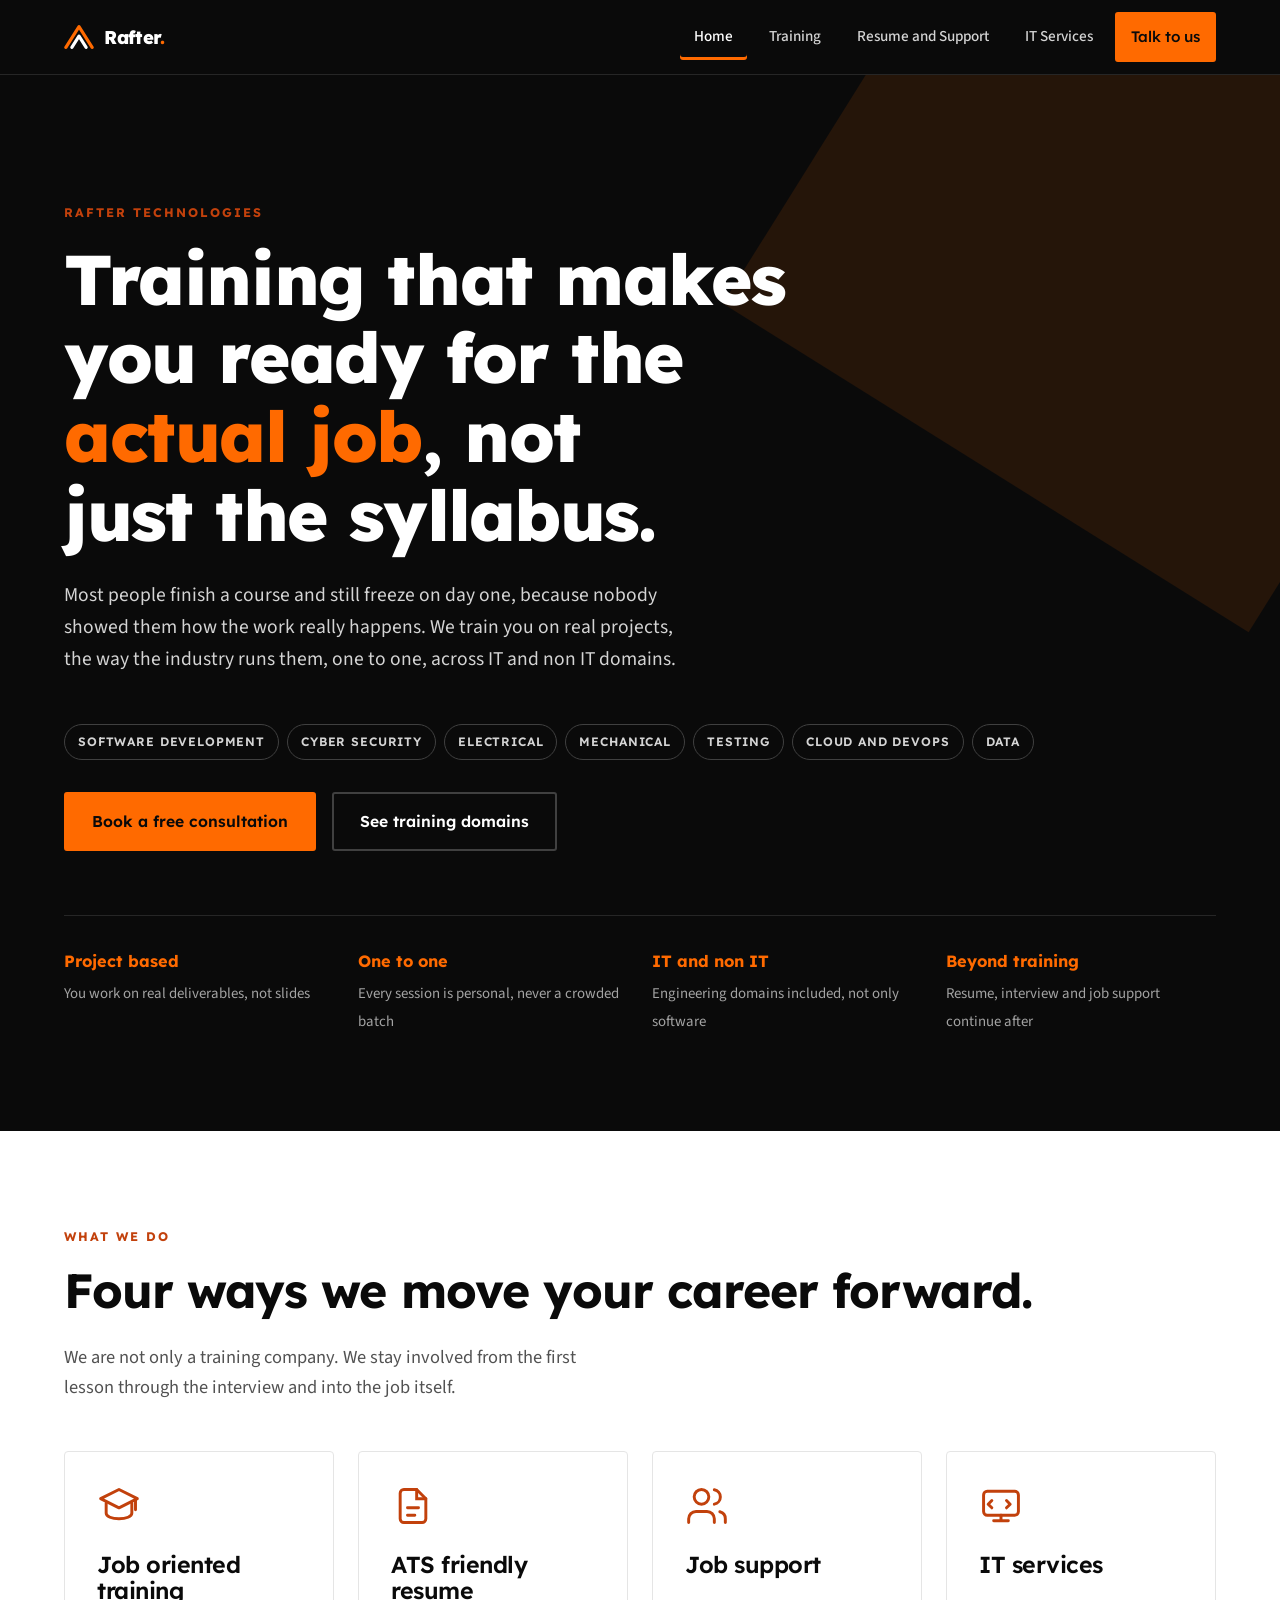
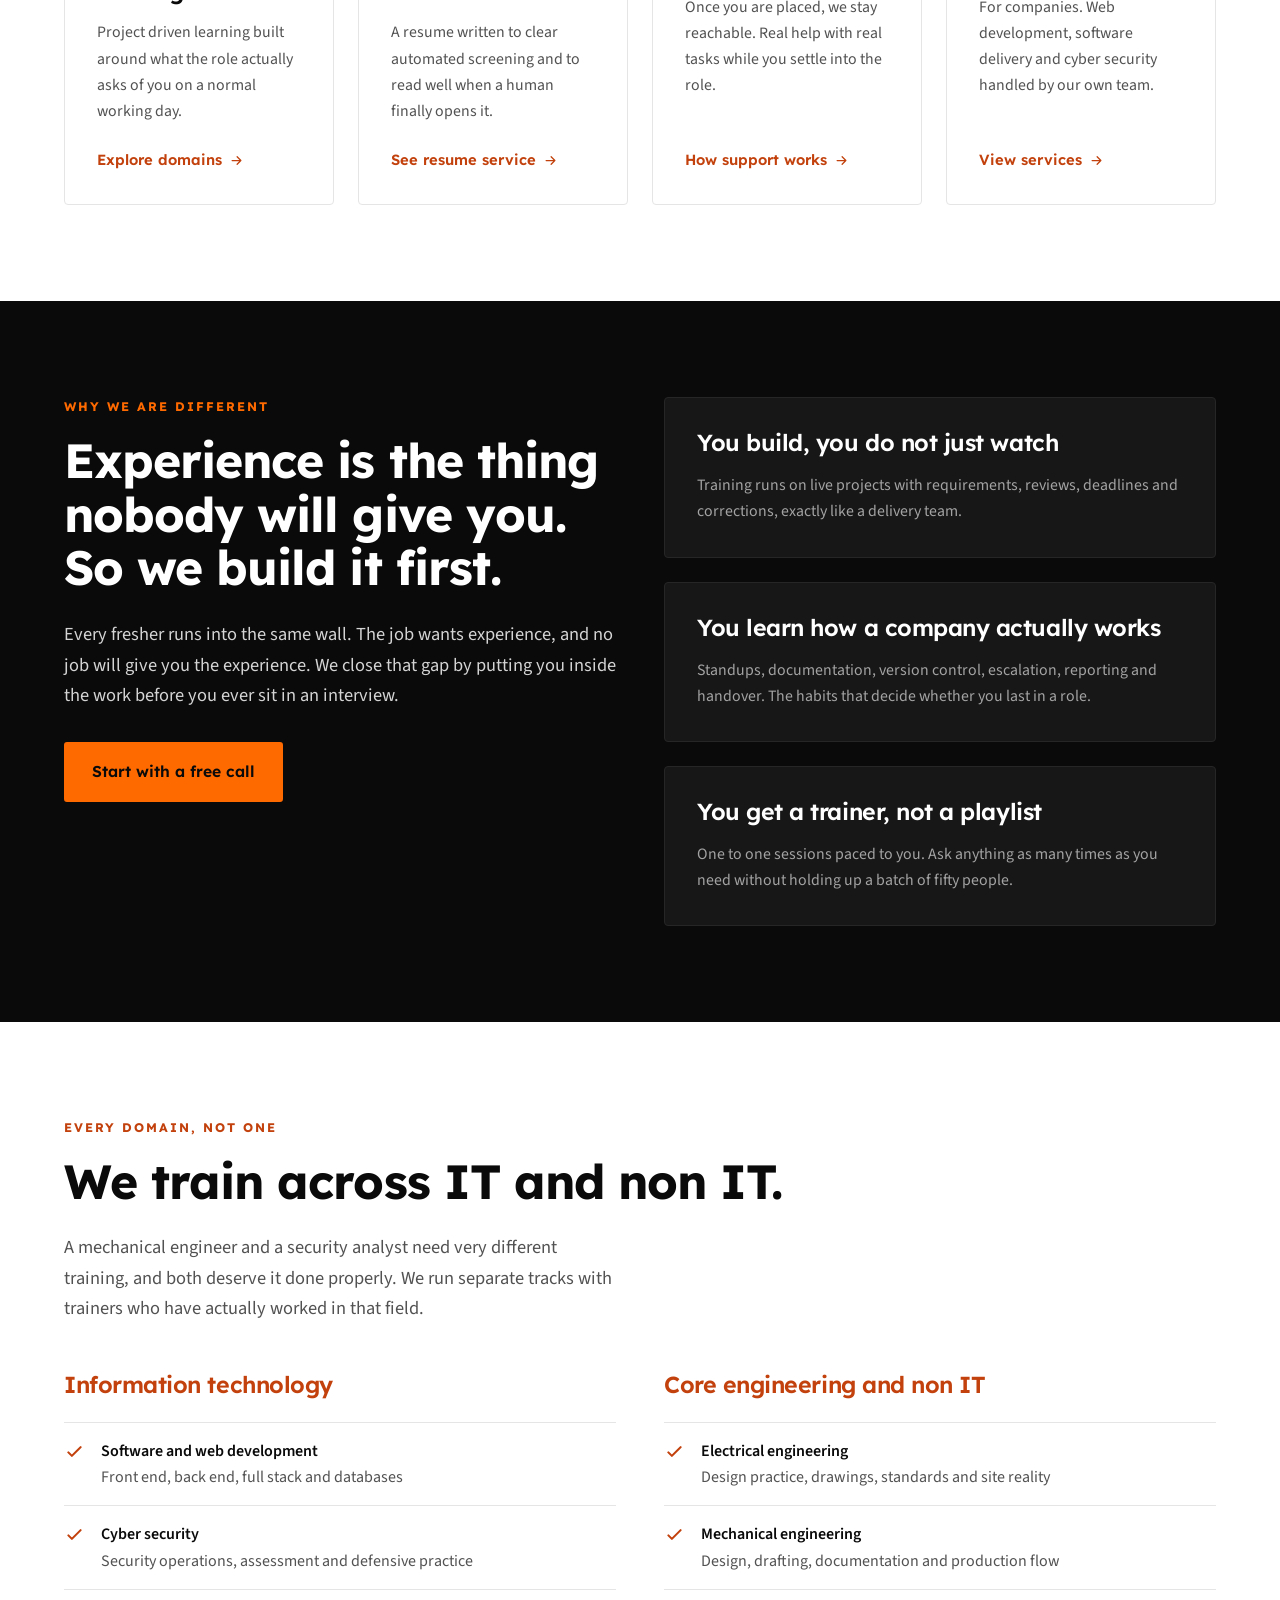
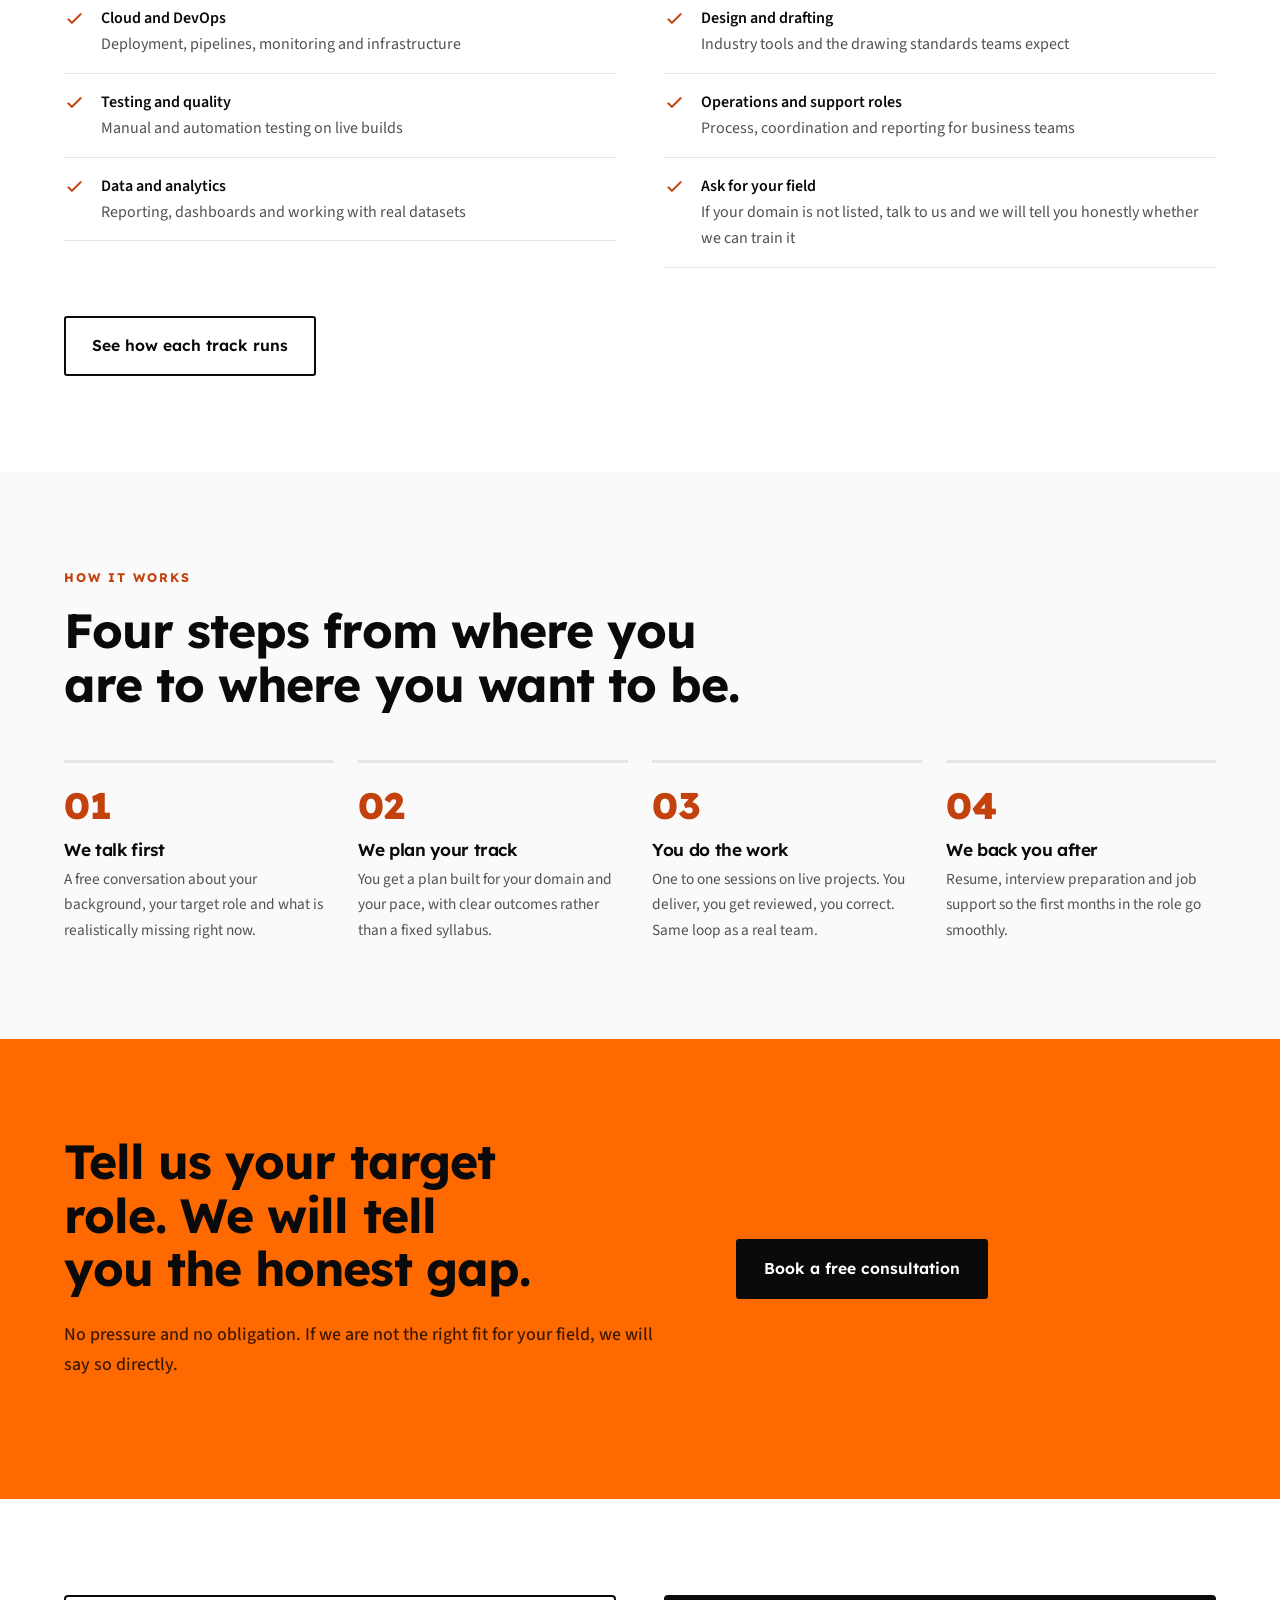
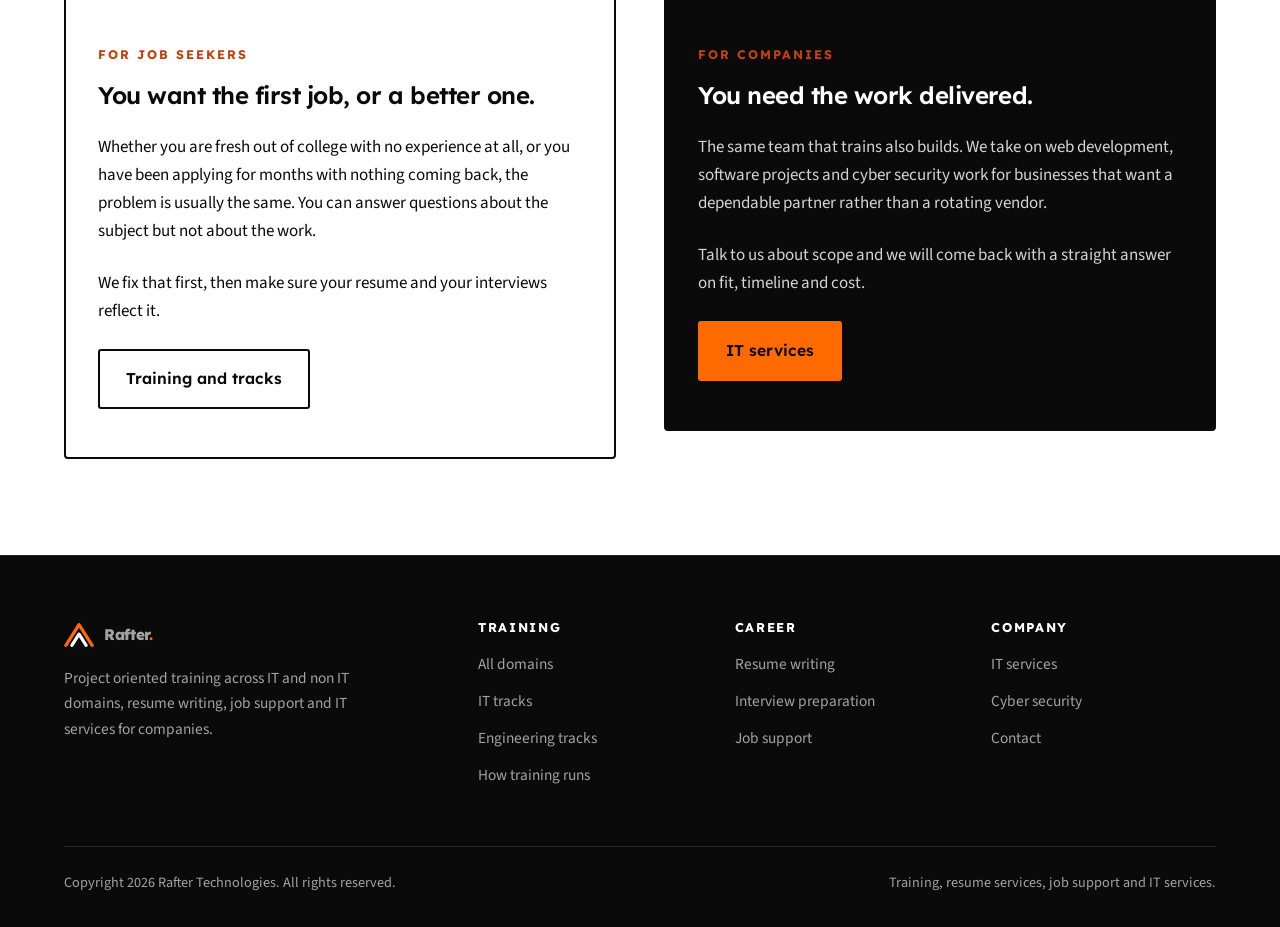
==== website/index.html @ 05589fe1 "Add Rafter Technologies website Five page static site with no build step: home, training, resume and" ====
<!DOCTYPE html>
<html lang="en">
<head>
<meta charset="utf-8">
<meta name="viewport" content="width=device-width, initial-scale=1">
<title>Rafter Technologies | Job Oriented Training, Resume and IT Services</title>
<meta name="description" content="Rafter Technologies gives project oriented training to job seekers across IT and non IT domains, with one to one sessions, ATS friendly resume writing, job support and IT services for companies.">
<link rel="preconnect" href="https://fonts.googleapis.com">
<link rel="preconnect" href="https://fonts.gstatic.com" crossorigin>
<link rel="stylesheet" href="assets/css/styles.css">
</head>
<body>

<a class="skiplink" href="#main">Skip to main content</a>

<header class="masthead">
  <div class="wrap">
    <a class="brand" href="index.html">
      <svg class="mark" viewBox="0 0 32 32" fill="none" aria-hidden="true">
        <path d="M2 27 16 5l14 22" stroke="#ff6a00" stroke-width="3.4" stroke-linecap="round" stroke-linejoin="round"/>
        <path d="M8.4 27 16 15l7.6 12" stroke="#ffffff" stroke-width="3.4" stroke-linecap="round" stroke-linejoin="round"/>
      </svg>
      <span>Rafter<em>.</em></span>
    </a>

    <button class="navtoggle" type="button" aria-expanded="false" aria-controls="sitenav">
      <span class="visually_hidden">Open menu</span>
      <svg width="22" height="22" viewBox="0 0 24 24" fill="none" aria-hidden="true">
        <path d="M4 7h16M4 12h16M4 17h16" stroke="currentColor" stroke-width="2" stroke-linecap="round"/>
      </svg>
    </button>

    <nav class="nav" id="sitenav" aria-label="Main">
      <a href="index.html" aria-current="page">Home</a>
      <a href="training.html">Training</a>
      <a href="resume.html">Resume and Support</a>
      <a href="services.html">IT Services</a>
      <a href="contact.html" class="btn primary">Talk to us</a>
    </nav>
  </div>
</header>

<main id="main">

  <section class="hero">
    <div class="wrap">
      <span class="eyebrow">Rafter Technologies</span>
      <h1>Training that makes you ready for the <em>actual job</em>, not just the syllabus.</h1>
      <p class="lede">Most people finish a course and still freeze on day one, because nobody showed them how the work really happens. We train you on real projects, the way the industry runs them, one to one, across IT and non IT domains.</p>

      <ul class="tagstrip">
        <li>Software Development</li>
        <li>Cyber Security</li>
        <li>Electrical</li>
        <li>Mechanical</li>
        <li>Testing</li>
        <li>Cloud and DevOps</li>
        <li>Data</li>
      </ul>

      <div class="btnrow">
        <a class="btn primary" href="contact.html">Book a free consultation</a>
        <a class="btn ghost" href="training.html">See training domains</a>
      </div>

      <div class="herofoot">
        <div><strong>Project based</strong><span>You work on real deliverables, not slides</span></div>
        <div><strong>One to one</strong><span>Every session is personal, never a crowded batch</span></div>
        <div><strong>IT and non IT</strong><span>Engineering domains included, not only software</span></div>
        <div><strong>Beyond training</strong><span>Resume, interview and job support continue after</span></div>
      </div>
    </div>
  </section>

  <section class="section">
    <div class="wrap">
      <span class="eyebrow">What we do</span>
      <h2>Four ways we move your career forward.</h2>
      <p class="lede" style="margin-bottom:var(--s5)">We are not only a training company. We stay involved from the first lesson through the interview and into the job itself.</p>

      <div class="grid g4">

        <article class="card">
          <svg class="icon" viewBox="0 0 24 24" fill="none" aria-hidden="true">
            <path d="M12 3 2 8l10 5 10-5z" stroke="currentColor" stroke-width="1.6" stroke-linejoin="round"/>
            <path d="M5 10.5V16c0 1.7 3.1 3 7 3s7-1.3 7-3v-5.5M21 8.6v5.4" stroke="currentColor" stroke-width="1.6" stroke-linecap="round"/>
          </svg>
          <h3>Job oriented training</h3>
          <p>Project driven learning built around what the role actually asks of you on a normal working day.</p>
          <a class="more" href="training.html">Explore domains
            <svg width="15" height="15" viewBox="0 0 24 24" fill="none" aria-hidden="true"><path d="M5 12h14m-6-6 6 6-6 6" stroke="currentColor" stroke-width="2" stroke-linecap="round" stroke-linejoin="round"/></svg>
          </a>
        </article>

        <article class="card">
          <svg class="icon" viewBox="0 0 24 24" fill="none" aria-hidden="true">
            <path d="M14 3H7a2 2 0 0 0-2 2v14a2 2 0 0 0 2 2h10a2 2 0 0 0 2-2V8z" stroke="currentColor" stroke-width="1.6" stroke-linejoin="round"/>
            <path d="M14 3v5h5M9 13h6M9 17h4" stroke="currentColor" stroke-width="1.6" stroke-linecap="round"/>
          </svg>
          <h3>ATS friendly resume</h3>
          <p>A resume written to clear automated screening and to read well when a human finally opens it.</p>
          <a class="more" href="resume.html">See resume service
            <svg width="15" height="15" viewBox="0 0 24 24" fill="none" aria-hidden="true"><path d="M5 12h14m-6-6 6 6-6 6" stroke="currentColor" stroke-width="2" stroke-linecap="round" stroke-linejoin="round"/></svg>
          </a>
        </article>

        <article class="card">
          <svg class="icon" viewBox="0 0 24 24" fill="none" aria-hidden="true">
            <path d="M16 21v-2a4 4 0 0 0-4-4H6a4 4 0 0 0-4 4v2" stroke="currentColor" stroke-width="1.6" stroke-linecap="round"/>
            <circle cx="9" cy="7" r="4" stroke="currentColor" stroke-width="1.6"/>
            <path d="M22 21v-2a4 4 0 0 0-3-3.87M16 3.13A4 4 0 0 1 16 11" stroke="currentColor" stroke-width="1.6" stroke-linecap="round"/>
          </svg>
          <h3>Job support</h3>
          <p>Once you are placed, we stay reachable. Real help with real tasks while you settle into the role.</p>
          <a class="more" href="resume.html#support">How support works
            <svg width="15" height="15" viewBox="0 0 24 24" fill="none" aria-hidden="true"><path d="M5 12h14m-6-6 6 6-6 6" stroke="currentColor" stroke-width="2" stroke-linecap="round" stroke-linejoin="round"/></svg>
          </a>
        </article>

        <article class="card">
          <svg class="icon" viewBox="0 0 24 24" fill="none" aria-hidden="true">
            <rect x="2.5" y="4" width="19" height="13" rx="2" stroke="currentColor" stroke-width="1.6"/>
            <path d="M8 20h8M12 17v3M7 9l-2 2 2 2M15 9l2 2-2 2" stroke="currentColor" stroke-width="1.6" stroke-linecap="round" stroke-linejoin="round"/>
          </svg>
          <h3>IT services</h3>
          <p>For companies. Web development, software delivery and cyber security handled by our own team.</p>
          <a class="more" href="services.html">View services
            <svg width="15" height="15" viewBox="0 0 24 24" fill="none" aria-hidden="true"><path d="M5 12h14m-6-6 6 6-6 6" stroke="currentColor" stroke-width="2" stroke-linecap="round" stroke-linejoin="round"/></svg>
          </a>
        </article>

      </div>
    </div>
  </section>

  <section class="section dark">
    <div class="wrap">
      <div class="split">
        <div>
          <span class="eyebrow">Why we are different</span>
          <h2>Experience is the thing nobody will give you. So we build it first.</h2>
          <p class="lede">Every fresher runs into the same wall. The job wants experience, and no job will give you the experience. We close that gap by putting you inside the work before you ever sit in an interview.</p>
          <div class="btnrow" style="margin-top:var(--s4)">
            <a class="btn primary" href="contact.html">Start with a free call</a>
          </div>
        </div>

        <div class="grid" style="gap:var(--s3)">
          <article class="card">
            <h3>You build, you do not just watch</h3>
            <p>Training runs on live projects with requirements, reviews, deadlines and corrections, exactly like a delivery team.</p>
          </article>
          <article class="card">
            <h3>You learn how a company actually works</h3>
            <p>Standups, documentation, version control, escalation, reporting and handover. The habits that decide whether you last in a role.</p>
          </article>
          <article class="card">
            <h3>You get a trainer, not a playlist</h3>
            <p>One to one sessions paced to you. Ask anything as many times as you need without holding up a batch of fifty people.</p>
          </article>
        </div>
      </div>
    </div>
  </section>

  <section class="section">
    <div class="wrap">
      <span class="eyebrow">Every domain, not one</span>
      <h2>We train across IT and non IT.</h2>
      <p class="lede" style="margin-bottom:var(--s5)">A mechanical engineer and a security analyst need very different training, and both deserve it done properly. We run separate tracks with trainers who have actually worked in that field.</p>

      <div class="split">
        <div>
          <h3 style="color:var(--orange-text)">Information technology</h3>
          <ul class="tracks">
            <li><svg class="tick" viewBox="0 0 24 24" fill="none" aria-hidden="true"><path d="m5 13 4 4L19 7" stroke="currentColor" stroke-width="2.4" stroke-linecap="round" stroke-linejoin="round"/></svg><div><strong>Software and web development</strong><br><span>Front end, back end, full stack and databases</span></div></li>
            <li><svg class="tick" viewBox="0 0 24 24" fill="none" aria-hidden="true"><path d="m5 13 4 4L19 7" stroke="currentColor" stroke-width="2.4" stroke-linecap="round" stroke-linejoin="round"/></svg><div><strong>Cyber security</strong><br><span>Security operations, assessment and defensive practice</span></div></li>
            <li><svg class="tick" viewBox="0 0 24 24" fill="none" aria-hidden="true"><path d="m5 13 4 4L19 7" stroke="currentColor" stroke-width="2.4" stroke-linecap="round" stroke-linejoin="round"/></svg><div><strong>Cloud and DevOps</strong><br><span>Deployment, pipelines, monitoring and infrastructure</span></div></li>
            <li><svg class="tick" viewBox="0 0 24 24" fill="none" aria-hidden="true"><path d="m5 13 4 4L19 7" stroke="currentColor" stroke-width="2.4" stroke-linecap="round" stroke-linejoin="round"/></svg><div><strong>Testing and quality</strong><br><span>Manual and automation testing on live builds</span></div></li>
            <li><svg class="tick" viewBox="0 0 24 24" fill="none" aria-hidden="true"><path d="m5 13 4 4L19 7" stroke="currentColor" stroke-width="2.4" stroke-linecap="round" stroke-linejoin="round"/></svg><div><strong>Data and analytics</strong><br><span>Reporting, dashboards and working with real datasets</span></div></li>
          </ul>
        </div>

        <div>
          <h3 style="color:var(--orange-text)">Core engineering and non IT</h3>
          <ul class="tracks">
            <li><svg class="tick" viewBox="0 0 24 24" fill="none" aria-hidden="true"><path d="m5 13 4 4L19 7" stroke="currentColor" stroke-width="2.4" stroke-linecap="round" stroke-linejoin="round"/></svg><div><strong>Electrical engineering</strong><br><span>Design practice, drawings, standards and site reality</span></div></li>
            <li><svg class="tick" viewBox="0 0 24 24" fill="none" aria-hidden="true"><path d="m5 13 4 4L19 7" stroke="currentColor" stroke-width="2.4" stroke-linecap="round" stroke-linejoin="round"/></svg><div><strong>Mechanical engineering</strong><br><span>Design, drafting, documentation and production flow</span></div></li>
            <li><svg class="tick" viewBox="0 0 24 24" fill="none" aria-hidden="true"><path d="m5 13 4 4L19 7" stroke="currentColor" stroke-width="2.4" stroke-linecap="round" stroke-linejoin="round"/></svg><div><strong>Design and drafting</strong><br><span>Industry tools and the drawing standards teams expect</span></div></li>
            <li><svg class="tick" viewBox="0 0 24 24" fill="none" aria-hidden="true"><path d="m5 13 4 4L19 7" stroke="currentColor" stroke-width="2.4" stroke-linecap="round" stroke-linejoin="round"/></svg><div><strong>Operations and support roles</strong><br><span>Process, coordination and reporting for business teams</span></div></li>
            <li><svg class="tick" viewBox="0 0 24 24" fill="none" aria-hidden="true"><path d="m5 13 4 4L19 7" stroke="currentColor" stroke-width="2.4" stroke-linecap="round" stroke-linejoin="round"/></svg><div><strong>Ask for your field</strong><br><span>If your domain is not listed, talk to us and we will tell you honestly whether we can train it</span></div></li>
          </ul>
        </div>
      </div>

      <div class="btnrow" style="margin-top:var(--s5)">
        <a class="btn line" href="training.html">See how each track runs</a>
      </div>
    </div>
  </section>

  <section class="section paper">
    <div class="wrap">
      <span class="eyebrow">How it works</span>
      <h2>Four steps from where you are to where you want to be.</h2>
      <div class="grid g4" style="margin-top:var(--s5)">
        <div class="step"><span class="num">01</span><h3>We talk first</h3><p>A free conversation about your background, your target role and what is realistically missing right now.</p></div>
        <div class="step"><span class="num">02</span><h3>We plan your track</h3><p>You get a plan built for your domain and your pace, with clear outcomes rather than a fixed syllabus.</p></div>
        <div class="step"><span class="num">03</span><h3>You do the work</h3><p>One to one sessions on live projects. You deliver, you get reviewed, you correct. Same loop as a real team.</p></div>
        <div class="step"><span class="num">04</span><h3>We back you after</h3><p>Resume, interview preparation and job support so the first months in the role go smoothly.</p></div>
      </div>
    </div>
  </section>

  <section class="band">
    <div class="wrap inner">
      <div>
        <h2>Tell us your target role. We will tell you the honest gap.</h2>
        <p>No pressure and no obligation. If we are not the right fit for your field, we will say so directly.</p>
      </div>
      <div class="btnrow">
        <a class="btn dark" href="contact.html">Book a free consultation</a>
      </div>
    </div>
  </section>

  <section class="section">
    <div class="wrap">
      <div class="split">
        <div class="panel">
          <span class="eyebrow">For job seekers</span>
          <h3 style="font-size:1.5rem">You want the first job, or a better one.</h3>
          <p>Whether you are fresh out of college with no experience at all, or you have been applying for months with nothing coming back, the problem is usually the same. You can answer questions about the subject but not about the work.</p>
          <p>We fix that first, then make sure your resume and your interviews reflect it.</p>
          <div class="btnrow" style="margin-top:var(--s3)">
            <a class="btn line" href="training.html">Training and tracks</a>
          </div>
        </div>

        <div class="panel filled">
          <span class="eyebrow">For companies</span>
          <h3 style="font-size:1.5rem">You need the work delivered.</h3>
          <p>The same team that trains also builds. We take on web development, software projects and cyber security work for businesses that want a dependable partner rather than a rotating vendor.</p>
          <p>Talk to us about scope and we will come back with a straight answer on fit, timeline and cost.</p>
          <div class="btnrow" style="margin-top:var(--s3)">
            <a class="btn primary" href="services.html">IT services</a>
          </div>
        </div>
      </div>
    </div>
  </section>

</main>

<footer class="foot">
  <div class="wrap">
    <div class="cols">
      <div class="about">
        <a class="brand" href="index.html" style="margin-bottom:var(--s2)">
          <svg class="mark" viewBox="0 0 32 32" fill="none" aria-hidden="true">
            <path d="M2 27 16 5l14 22" stroke="#ff6a00" stroke-width="3.4" stroke-linecap="round" stroke-linejoin="round"/>
            <path d="M8.4 27 16 15l7.6 12" stroke="#ffffff" stroke-width="3.4" stroke-linecap="round" stroke-linejoin="round"/>
          </svg>
          <span>Rafter<em>.</em></span>
        </a>
        <p>Project oriented training across IT and non IT domains, resume writing, job support and IT services for companies.</p>
      </div>

      <div>
        <h4>Training</h4>
        <ul>
          <li><a href="training.html">All domains</a></li>
          <li><a href="training.html#it">IT tracks</a></li>
          <li><a href="training.html#core">Engineering tracks</a></li>
          <li><a href="training.html#method">How training runs</a></li>
        </ul>
      </div>

      <div>
        <h4>Career</h4>
        <ul>
          <li><a href="resume.html">Resume writing</a></li>
          <li><a href="resume.html#interview">Interview preparation</a></li>
          <li><a href="resume.html#support">Job support</a></li>
        </ul>
      </div>

      <div>
        <h4>Company</h4>
        <ul>
          <li><a href="services.html">IT services</a></li>
          <li><a href="services.html#security">Cyber security</a></li>
          <li><a href="contact.html">Contact</a></li>
        </ul>
      </div>
    </div>

    <div class="base">
      <span>Copyright 2026 Rafter Technologies. All rights reserved.</span>
      <span>Training, resume services, job support and IT services.</span>
    </div>
  </div>
</footer>

<script src="assets/js/main.js" defer></script>
</body>
</html>
---- website/assets/css/styles.css ----
/* ==========================================================================
   Rafter Technologies
   Flat design system. Black, white and orange.
   Palette contrast verified to WCAG 2.1 AA:
     ink on white ............ 19.80:1
     white on ink ............ 19.80:1
     ink on brand orange ..... 6.90:1
     brand orange on ink ..... 6.90:1
     deep orange on white .... 5.18:1  (used for every orange text on light)
     slate on white .......... 7.81:1
   Bright orange text is never placed on white. It fails at 2.87:1.
   ========================================================================== */

@import url('https://fonts.googleapis.com/css2?family=Lexend:wght@400;500;600;700;800&family=Source+Sans+3:ital,wght@0,400;0,500;0,600;1,400&display=swap');

:root {
  /* Core brand */
  --ink: #0a0a0a;
  --ink-soft: #171717;
  --ink-line: #262626;
  --white: #ffffff;
  --paper: #fafafa;

  /* Orange, two tones for contrast safety */
  --orange: #ff6a00;        /* fills, and text on dark only */
  --orange-text: #c2410c;   /* orange text on light backgrounds */
  --orange-deep: #e35c00;   /* hover state for fills */

  /* Neutrals */
  --slate: #525252;
  --slate-light: #a3a3a3;
  --line: #e5e5e5;

  /* Typography */
  --font-head: 'Lexend', system-ui, sans-serif;
  --font-body: 'Source Sans 3', system-ui, sans-serif;

  /* Spacing scale, 8px rhythm */
  --s1: 8px;
  --s2: 16px;
  --s3: 24px;
  --s4: 32px;
  --s5: 48px;
  --s6: 64px;
  --s7: 96px;
  --s8: 128px;

  --container: 1200px;
  --speed: 180ms;
  --ease: cubic-bezier(0.4, 0, 0.2, 1);
}

*, *::before, *::after { box-sizing: border-box; }

html { scroll-behavior: smooth; }

@media (prefers-reduced-motion: reduce) {
  html { scroll-behavior: auto; }
  *, *::before, *::after {
    animation-duration: 0.01ms !important;
    animation-iteration-count: 1 !important;
    transition-duration: 0.01ms !important;
  }
}

body {
  margin: 0;
  font-family: var(--font-body);
  font-size: 17px;
  line-height: 1.65;
  color: var(--ink);
  background: var(--white);
  -webkit-font-smoothing: antialiased;
}

h1, h2, h3, h4 {
  font-family: var(--font-head);
  line-height: 1.12;
  letter-spacing: -0.02em;
  margin: 0 0 var(--s3);
  text-wrap: balance;
}

h1 { font-size: clamp(2.4rem, 6.2vw, 4.4rem); font-weight: 800; }
h2 { font-size: clamp(1.9rem, 4vw, 3rem); font-weight: 700; }
h3 { font-size: clamp(1.15rem, 2vw, 1.45rem); font-weight: 600; }

p { margin: 0 0 var(--s3); max-width: 68ch; }

a { color: inherit; }

img, svg { max-width: 100%; display: block; }

/* Focus visibility, never removed */
a:focus-visible,
button:focus-visible,
input:focus-visible,
select:focus-visible,
textarea:focus-visible,
summary:focus-visible {
  outline: 3px solid var(--orange);
  outline-offset: 3px;
  border-radius: 2px;
}

.skiplink {
  position: absolute;
  left: -9999px;
  top: 0;
  background: var(--orange);
  color: var(--ink);
  padding: var(--s2) var(--s3);
  font-weight: 700;
  z-index: 200;
}
.skiplink:focus { left: 0; }

/* ---------- Layout ---------- */

.wrap {
  width: 100%;
  max-width: var(--container);
  margin: 0 auto;
  padding: 0 var(--s3);
}

.section { padding: var(--s7) 0; }
.section.tight { padding: var(--s6) 0; }

.section.dark {
  background: var(--ink);
  color: var(--white);
}
.section.dark h1,
.section.dark h2,
.section.dark h3 { color: var(--white); }

.section.paper { background: var(--paper); }

.eyebrow {
  font-family: var(--font-head);
  font-size: 0.78rem;
  font-weight: 700;
  letter-spacing: 0.16em;
  text-transform: uppercase;
  color: var(--orange-text);
  margin: 0 0 var(--s2);
  display: block;
}
.section.dark .eyebrow { color: var(--orange); }

.lede {
  font-size: 1.15rem;
  color: var(--slate);
  max-width: 62ch;
}
.section.dark .lede { color: #d4d4d4; }

.center { text-align: center; }
.center p, .center .lede { margin-left: auto; margin-right: auto; }

.grid { display: grid; gap: var(--s3); }
.g2 { grid-template-columns: repeat(2, 1fr); }
.g3 { grid-template-columns: repeat(3, 1fr); }
.g4 { grid-template-columns: repeat(4, 1fr); }

@media (max-width: 980px) {
  .g3, .g4 { grid-template-columns: repeat(2, 1fr); }
}
@media (max-width: 640px) {
  .g2, .g3, .g4 { grid-template-columns: 1fr; }
  .section { padding: var(--s6) 0; }
}

/* ---------- Header ---------- */

.masthead {
  position: sticky;
  top: 0;
  z-index: 100;
  background: var(--ink);
  border-bottom: 1px solid var(--ink-line);
}

.masthead .wrap {
  display: flex;
  align-items: center;
  justify-content: space-between;
  min-height: 74px;
  gap: var(--s3);
}

.brand {
  display: inline-flex;
  align-items: center;
  gap: 10px;
  font-family: var(--font-head);
  font-weight: 800;
  font-size: 1.16rem;
  color: var(--white);
  text-decoration: none;
  letter-spacing: -0.02em;
  flex-shrink: 0;
}

.brand .mark {
  width: 30px;
  height: 30px;
  flex: 0 0 30px;
}

.brand em {
  font-style: normal;
  color: var(--orange);
}

.nav { display: flex; align-items: center; gap: var(--s1); }

.nav a {
  color: #d4d4d4;
  text-decoration: none;
  font-size: 0.95rem;
  font-weight: 500;
  padding: 10px 14px;
  border-radius: 3px;
  transition: color var(--speed) var(--ease), background var(--speed) var(--ease);
  white-space: nowrap;
}

.nav a:hover { color: var(--white); background: var(--ink-soft); }

.nav a[aria-current="page"] {
  color: var(--white);
  box-shadow: inset 0 -3px 0 var(--orange);
}

.navtoggle {
  display: none;
  background: transparent;
  border: 1px solid var(--ink-line);
  color: var(--white);
  border-radius: 3px;
  padding: 10px;
  cursor: pointer;
  min-width: 46px;
  min-height: 46px;
  align-items: center;
  justify-content: center;
}

@media (max-width: 900px) {
  .navtoggle { display: inline-flex; }
  .nav {
    position: fixed;
    inset: 74px 0 auto 0;
    background: var(--ink);
    flex-direction: column;
    align-items: stretch;
    padding: var(--s2) var(--s3) var(--s4);
    gap: 2px;
    border-bottom: 1px solid var(--ink-line);
    max-height: calc(100dvh - 74px);
    overflow-y: auto;
  }
  .nav[hidden] { display: none; }
  .nav a { padding: 14px 12px; font-size: 1.02rem; }
  .nav .btn { margin-top: var(--s2); text-align: center; }
}

/* ---------- Buttons ---------- */

.btn {
  display: inline-flex;
  align-items: center;
  justify-content: center;
  gap: 9px;
  font-family: var(--font-head);
  font-weight: 600;
  font-size: 0.98rem;
  padding: 15px 26px;
  min-height: 48px;
  border: 2px solid transparent;
  border-radius: 3px;
  text-decoration: none;
  cursor: pointer;
  transition: background var(--speed) var(--ease), color var(--speed) var(--ease), border-color var(--speed) var(--ease);
  touch-action: manipulation;
}

.btn.primary { background: var(--orange); color: var(--ink); border-color: var(--orange); }
.btn.primary:hover { background: var(--orange-deep); border-color: var(--orange-deep); }

.btn.ghost { background: transparent; color: var(--white); border-color: #404040; }
.btn.ghost:hover { border-color: var(--white); background: var(--ink-soft); }

.btn.dark { background: var(--ink); color: var(--white); border-color: var(--ink); }
.btn.dark:hover { background: var(--ink-soft); border-color: var(--ink-soft); }

.btn.line { background: transparent; color: var(--ink); border-color: var(--ink); }
.btn.line:hover { background: var(--ink); color: var(--white); }

.btnrow { display: flex; flex-wrap: wrap; gap: var(--s2); }

/* ---------- Hero ---------- */

.hero {
  background: var(--ink);
  color: var(--white);
  padding: var(--s8) 0 var(--s7);
  position: relative;
  overflow: hidden;
}

.hero::after {
  content: "";
  position: absolute;
  right: -180px;
  top: -180px;
  width: 620px;
  height: 620px;
  background: var(--orange);
  opacity: 0.11;
  transform: rotate(32deg);
  pointer-events: none;
}

@media (max-width: 760px) {
  .hero { padding: var(--s6) 0 var(--s5); }
  .hero::after { width: 380px; height: 380px; right: -140px; top: -140px; }
}

.hero .wrap { position: relative; z-index: 1; }
.hero h1 { color: var(--white); max-width: 17ch; }
.hero h1 em { font-style: normal; color: var(--orange); }

.hero .lede { font-size: 1.22rem; color: #d4d4d4; margin-bottom: var(--s5); }

.tagstrip {
  display: flex;
  flex-wrap: wrap;
  gap: var(--s1);
  margin-bottom: var(--s4);
  padding: 0;
  list-style: none;
}

.tagstrip li {
  font-family: var(--font-head);
  font-size: 0.76rem;
  font-weight: 600;
  letter-spacing: 0.07em;
  text-transform: uppercase;
  border: 1px solid #404040;
  color: #d4d4d4;
  padding: 7px 13px;
  border-radius: 999px;
}

.herofoot {
  margin-top: var(--s6);
  padding-top: var(--s4);
  border-top: 1px solid var(--ink-line);
  display: grid;
  grid-template-columns: repeat(4, 1fr);
  gap: var(--s3);
}

@media (max-width: 820px) { .herofoot { grid-template-columns: repeat(2, 1fr); } }

.herofoot div strong {
  display: block;
  font-family: var(--font-head);
  font-size: 1.02rem;
  font-weight: 700;
  color: var(--orange);
  margin-bottom: 4px;
}

.herofoot div span { font-size: 0.93rem; color: #a3a3a3; }

/* ---------- Cards ---------- */

.card {
  background: var(--white);
  border: 1px solid var(--line);
  border-radius: 4px;
  padding: var(--s4);
  transition: border-color var(--speed) var(--ease);
  display: flex;
  flex-direction: column;
}

.card:hover { border-color: var(--ink); }
.card h3 { margin-bottom: var(--s2); }
.card p { font-size: 0.99rem; color: var(--slate); margin-bottom: var(--s2); }
.card p:last-of-type { margin-bottom: 0; }

.card .icon {
  width: 44px;
  height: 44px;
  color: var(--orange-text);
  margin-bottom: var(--s3);
}

.card .more {
  margin-top: auto;
  padding-top: var(--s3);
  font-family: var(--font-head);
  font-weight: 600;
  font-size: 0.92rem;
  color: var(--orange-text);
  text-decoration: none;
  display: inline-flex;
  align-items: center;
  gap: 7px;
}
.card .more:hover { text-decoration: underline; }

.section.dark .card {
  background: var(--ink-soft);
  border-color: var(--ink-line);
}
.section.dark .card:hover { border-color: var(--orange); }
.section.dark .card p { color: #a3a3a3; }
.section.dark .card .icon { color: var(--orange); }
.section.dark .card .more { color: var(--orange); }

/* Numbered step cards */

.step {
  border-top: 3px solid var(--line);
  padding-top: var(--s3);
}

.step .num {
  font-family: var(--font-head);
  font-size: 2.3rem;
  font-weight: 800;
  line-height: 1;
  color: var(--orange-text);
  display: block;
  margin-bottom: var(--s2);
}

.step h3 { font-size: 1.08rem; margin-bottom: var(--s1); }
.step p { font-size: 0.96rem; color: var(--slate); margin: 0; }

.section.dark .step { border-top-color: var(--ink-line); }
.section.dark .step .num { color: var(--orange); }
.section.dark .step p { color: #a3a3a3; }

/* ---------- Track list ---------- */

.tracks {
  list-style: none;
  padding: 0;
  margin: 0;
  display: grid;
  gap: 0;
}

.tracks li {
  display: flex;
  align-items: flex-start;
  gap: var(--s2);
  padding: 15px 0;
  border-bottom: 1px solid var(--line);
  font-size: 1rem;
}

.tracks li:first-child { border-top: 1px solid var(--line); }

.tracks .tick {
  width: 21px;
  height: 21px;
  flex: 0 0 21px;
  margin-top: 3px;
  color: var(--orange-text);
}

.tracks strong { font-weight: 600; }
.tracks span { color: var(--slate); }

.section.dark .tracks li { border-bottom-color: var(--ink-line); }
.section.dark .tracks li:first-child { border-top-color: var(--ink-line); }
.section.dark .tracks .tick { color: var(--orange); }
.section.dark .tracks span { color: #a3a3a3; }

/* ---------- Split panel ---------- */

.split {
  display: grid;
  grid-template-columns: repeat(2, 1fr);
  gap: var(--s5);
  align-items: start;
}

@media (max-width: 900px) { .split { grid-template-columns: 1fr; gap: var(--s5); } }

.panel {
  border: 2px solid var(--ink);
  border-radius: 4px;
  padding: var(--s5) var(--s4);
}

.panel.filled { background: var(--ink); color: var(--white); }
.panel.filled h2, .panel.filled h3 { color: var(--white); }
.panel.filled p { color: #d4d4d4; }

/* ---------- Callout band ---------- */

.band {
  background: var(--orange);
  color: var(--ink);
  padding: var(--s7) 0;
}

.band h2 { color: var(--ink); max-width: 20ch; }
.band p { color: #401a00; font-size: 1.12rem; font-weight: 500; }

.band .inner {
  display: grid;
  grid-template-columns: 1.3fr 1fr;
  gap: var(--s5);
  align-items: center;
}

@media (max-width: 860px) { .band .inner { grid-template-columns: 1fr; } }

/* ---------- Detail rows ---------- */

.rows { border-top: 1px solid var(--line); }

.row {
  display: grid;
  grid-template-columns: 220px 1fr;
  gap: var(--s4);
  padding: var(--s4) 0;
  border-bottom: 1px solid var(--line);
}

@media (max-width: 800px) {
  .row { grid-template-columns: 1fr; gap: var(--s2); }
}

.row h3 { margin: 0; }
.row p { margin: 0; color: var(--slate); }

/* ---------- Accordion ---------- */

.faq { border-top: 1px solid var(--line); }

.faq details {
  border-bottom: 1px solid var(--line);
}

.faq summary {
  font-family: var(--font-head);
  font-weight: 600;
  font-size: 1.05rem;
  padding: var(--s3) 44px var(--s3) 0;
  cursor: pointer;
  position: relative;
  list-style: none;
  min-height: 48px;
  display: flex;
  align-items: center;
}

.faq summary::-webkit-details-marker { display: none; }

.faq summary::after {
  content: "";
  position: absolute;
  right: 8px;
  top: 50%;
  width: 13px;
  height: 13px;
  border-right: 2px solid var(--orange-text);
  border-bottom: 2px solid var(--orange-text);
  transform: translateY(-65%) rotate(45deg);
  transition: transform var(--speed) var(--ease);
}

.faq details[open] summary::after { transform: translateY(-25%) rotate(225deg); }

.faq .answer { padding: 0 0 var(--s3); }
.faq .answer p { color: var(--slate); margin-bottom: var(--s2); }
.faq .answer p:last-child { margin-bottom: 0; }

/* ---------- Form ---------- */

.form {
  display: grid;
  gap: var(--s3);
  grid-template-columns: repeat(2, 1fr);
}

@media (max-width: 720px) { .form { grid-template-columns: 1fr; } }

.field { display: flex; flex-direction: column; gap: 7px; }
.field.full { grid-column: 1 / -1; }

.field label {
  font-family: var(--font-head);
  font-weight: 600;
  font-size: 0.9rem;
}

.field .req { color: var(--orange-text); }

.field .hint { font-size: 0.85rem; color: var(--slate); }

.field input,
.field select,
.field textarea {
  font-family: var(--font-body);
  font-size: 1rem;
  padding: 13px 15px;
  min-height: 48px;
  border: 1px solid #c4c4c4;
  border-radius: 3px;
  background: var(--white);
  color: var(--ink);
  width: 100%;
  transition: border-color var(--speed) var(--ease);
}

.field textarea { min-height: 132px; resize: vertical; }

.field input:hover,
.field select:hover,
.field textarea:hover { border-color: var(--slate); }

.field input[aria-invalid="true"],
.field select[aria-invalid="true"],
.field textarea[aria-invalid="true"] { border-color: #b91c1c; border-width: 2px; }

.field .error {
  font-size: 0.87rem;
  font-weight: 600;
  color: #b91c1c;
  min-height: 0;
}

.field .error:empty { display: none; }

.formnote { font-size: 0.9rem; color: var(--slate); }

.summary {
  grid-column: 1 / -1;
  border: 2px solid #b91c1c;
  border-radius: 3px;
  padding: var(--s3);
  background: #fef2f2;
}

.summary[hidden] { display: none; }
.summary h3 { color: #b91c1c; font-size: 1.02rem; margin-bottom: var(--s1); }
.summary ul { margin: 0; padding-left: 20px; }
.summary a { color: #b91c1c; font-weight: 600; }

.sent {
  grid-column: 1 / -1;
  border: 2px solid var(--ink);
  border-radius: 3px;
  padding: var(--s3);
  background: var(--paper);
  font-weight: 500;
}

.sent[hidden] { display: none; }

/* ---------- Contact aside ---------- */

.contactlist { list-style: none; padding: 0; margin: 0; }

.contactlist li {
  display: flex;
  gap: var(--s2);
  padding: var(--s3) 0;
  border-bottom: 1px solid var(--ink-line);
}

.contactlist .icon { width: 22px; height: 22px; flex: 0 0 22px; color: var(--orange); margin-top: 3px; }
.contactlist strong { display: block; font-family: var(--font-head); font-size: 0.92rem; margin-bottom: 2px; }
.contactlist a, .contactlist span { color: #d4d4d4; text-decoration: none; font-size: 0.97rem; }
.contactlist a:hover { color: var(--orange); text-decoration: underline; }

/* ---------- Footer ---------- */

.foot {
  background: var(--ink);
  color: #a3a3a3;
  padding: var(--s6) 0 var(--s4);
  border-top: 1px solid var(--ink-line);
}

.foot .cols {
  display: grid;
  grid-template-columns: 1.7fr 1fr 1fr 1fr;
  gap: var(--s4);
  padding-bottom: var(--s5);
}

@media (max-width: 900px) { .foot .cols { grid-template-columns: repeat(2, 1fr); } }
@media (max-width: 560px) { .foot .cols { grid-template-columns: 1fr; gap: var(--s4); } }

.foot h4 {
  font-family: var(--font-head);
  font-size: 0.8rem;
  font-weight: 700;
  letter-spacing: 0.13em;
  text-transform: uppercase;
  color: var(--white);
  margin: 0 0 var(--s2);
}

.foot ul { list-style: none; margin: 0; padding: 0; }
.foot li { margin-bottom: 9px; }

.foot a { color: #a3a3a3; text-decoration: none; font-size: 0.96rem; }
.foot a:hover { color: var(--orange); text-decoration: underline; }

.foot .about p { font-size: 0.96rem; color: #a3a3a3; max-width: 38ch; }

.foot .base {
  border-top: 1px solid var(--ink-line);
  padding-top: var(--s3);
  display: flex;
  flex-wrap: wrap;
  gap: var(--s2);
  justify-content: space-between;
  font-size: 0.89rem;
}

.visually_hidden {
  position: absolute;
  width: 1px;
  height: 1px;
  overflow: hidden;
  clip: rect(0 0 0 0);
  white-space: nowrap;
}
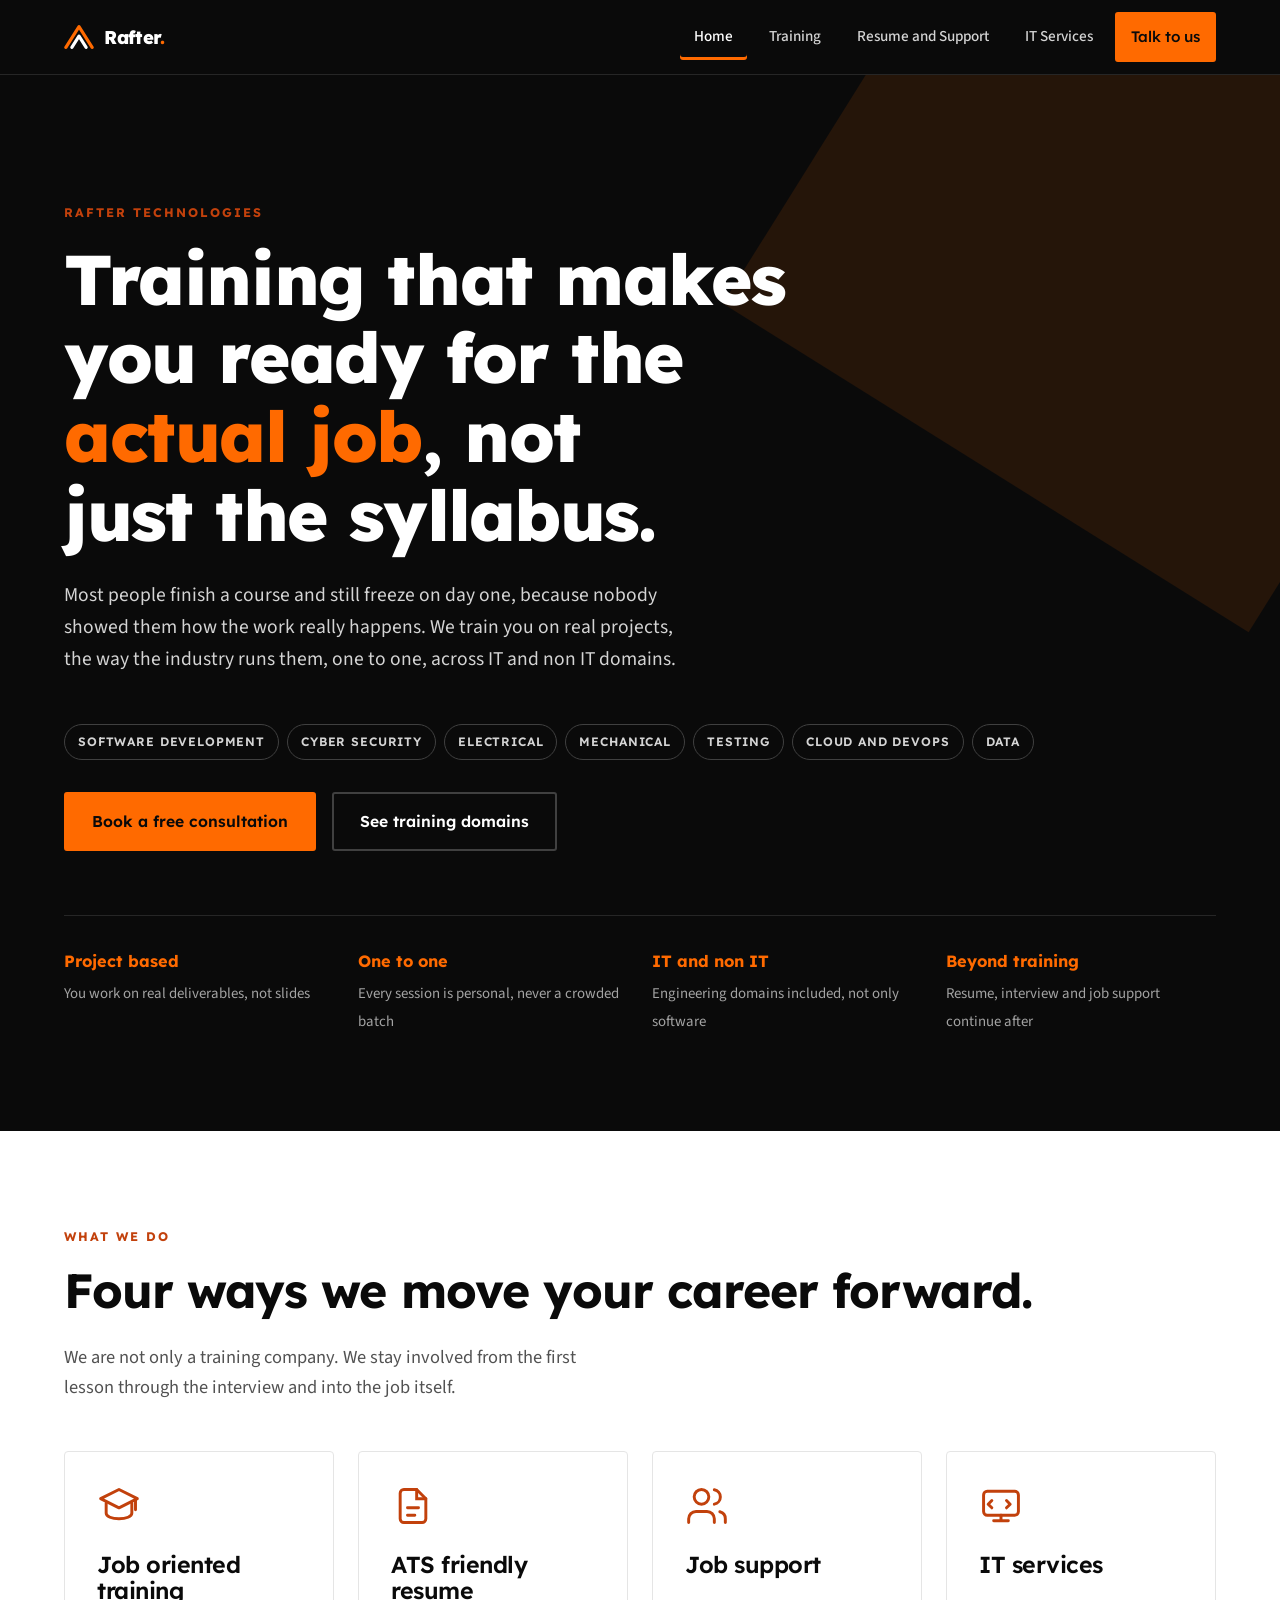
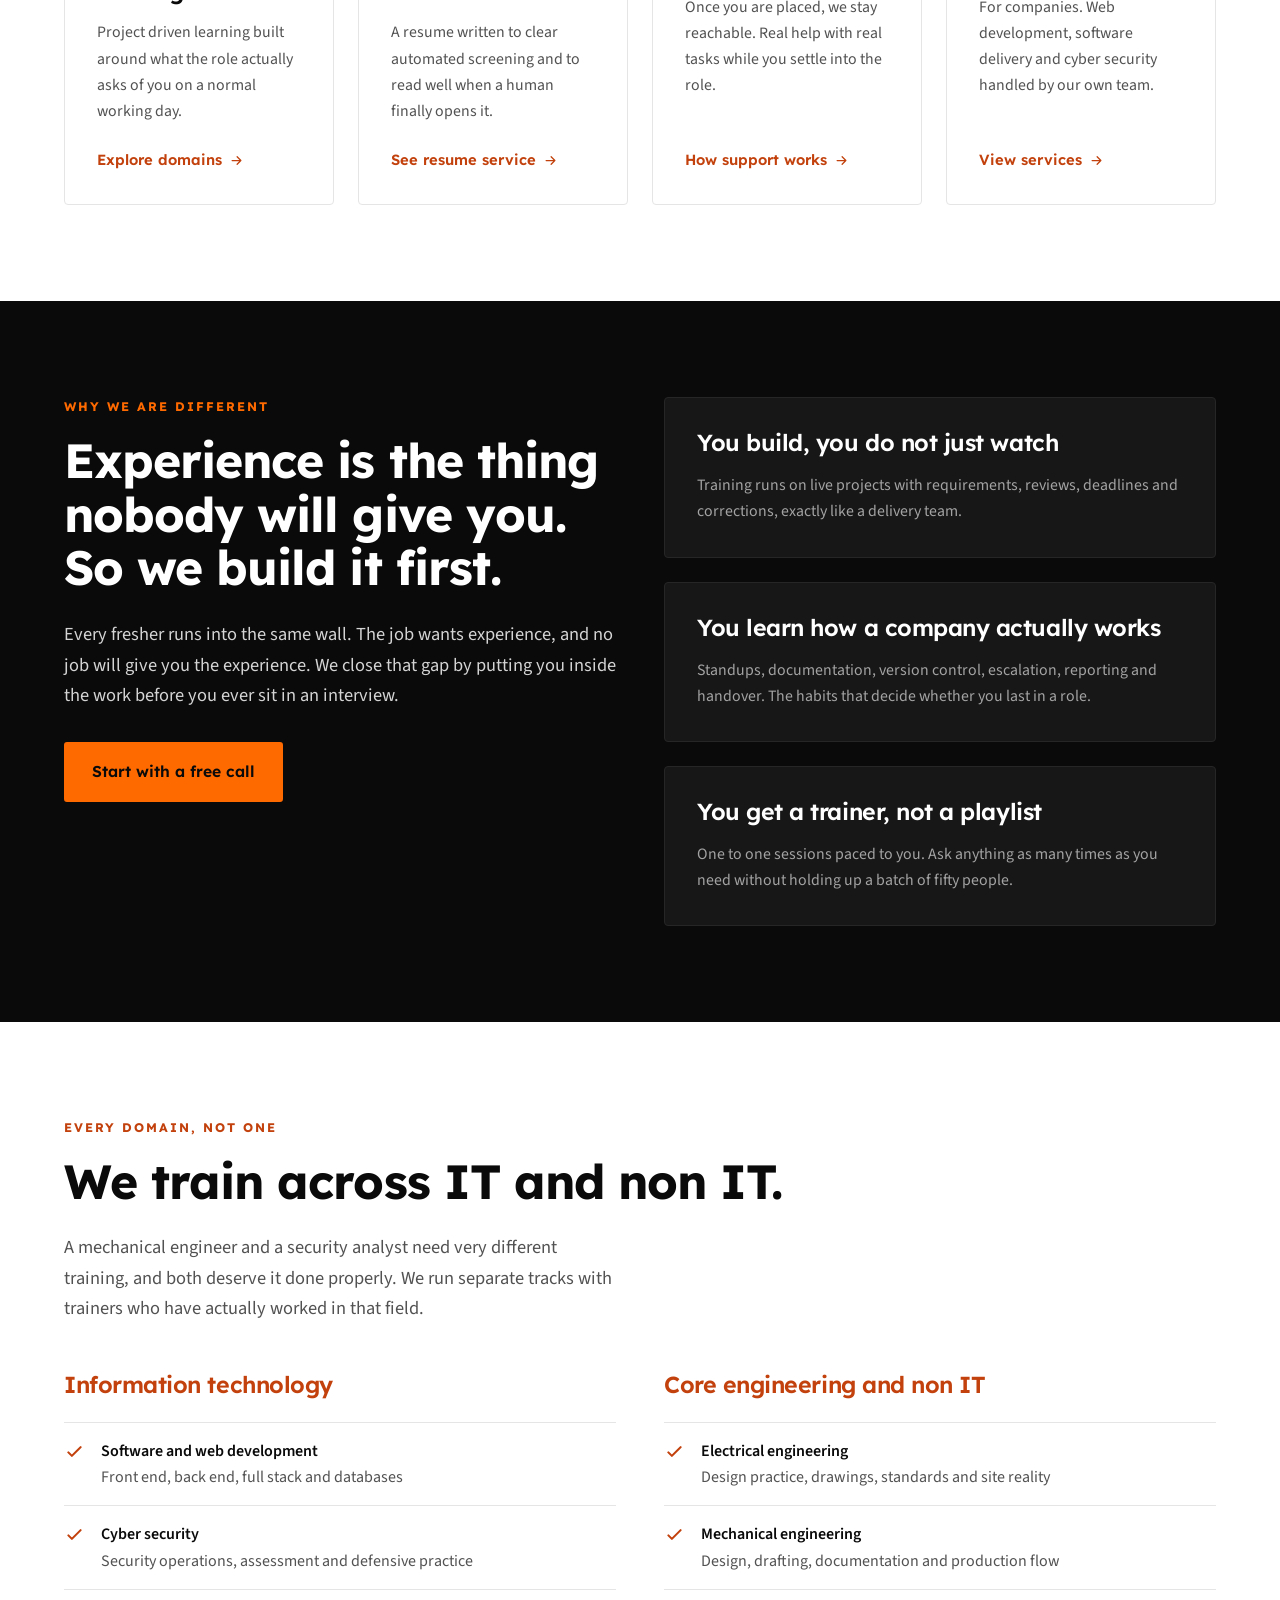
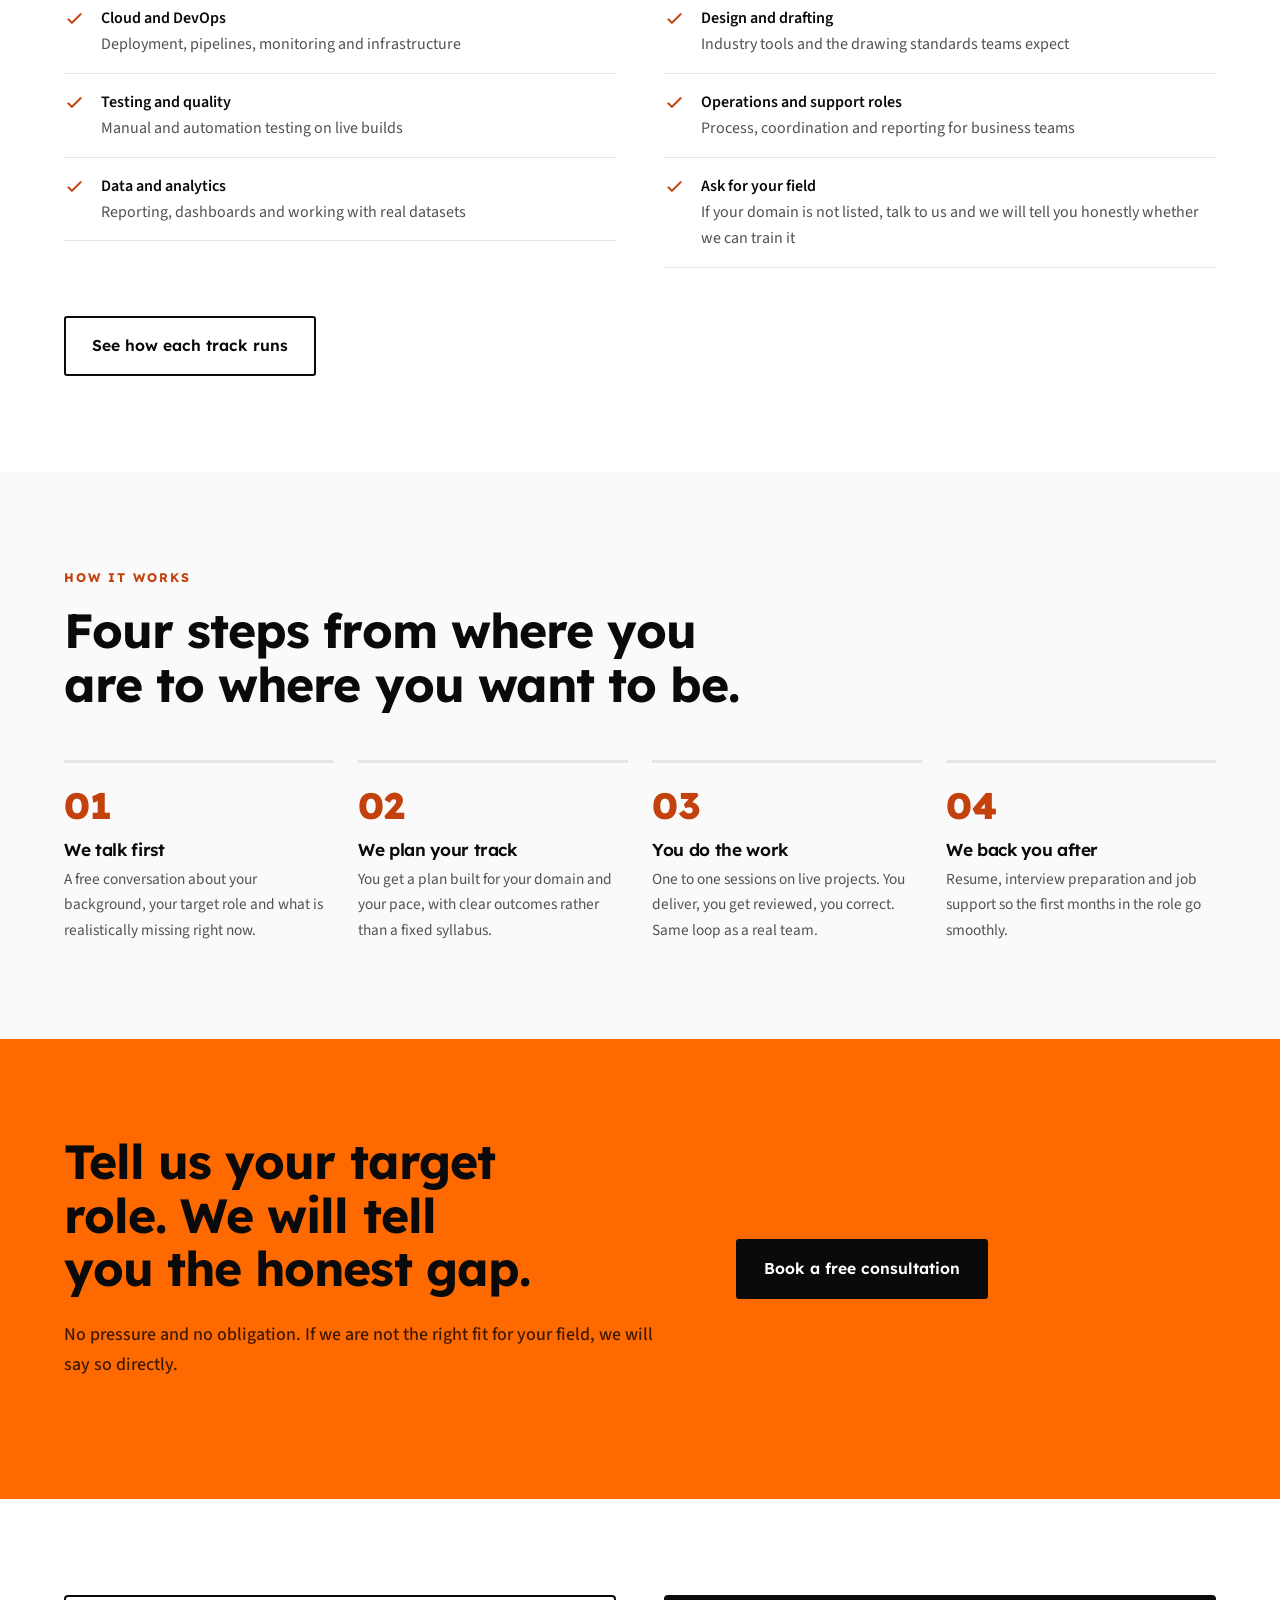
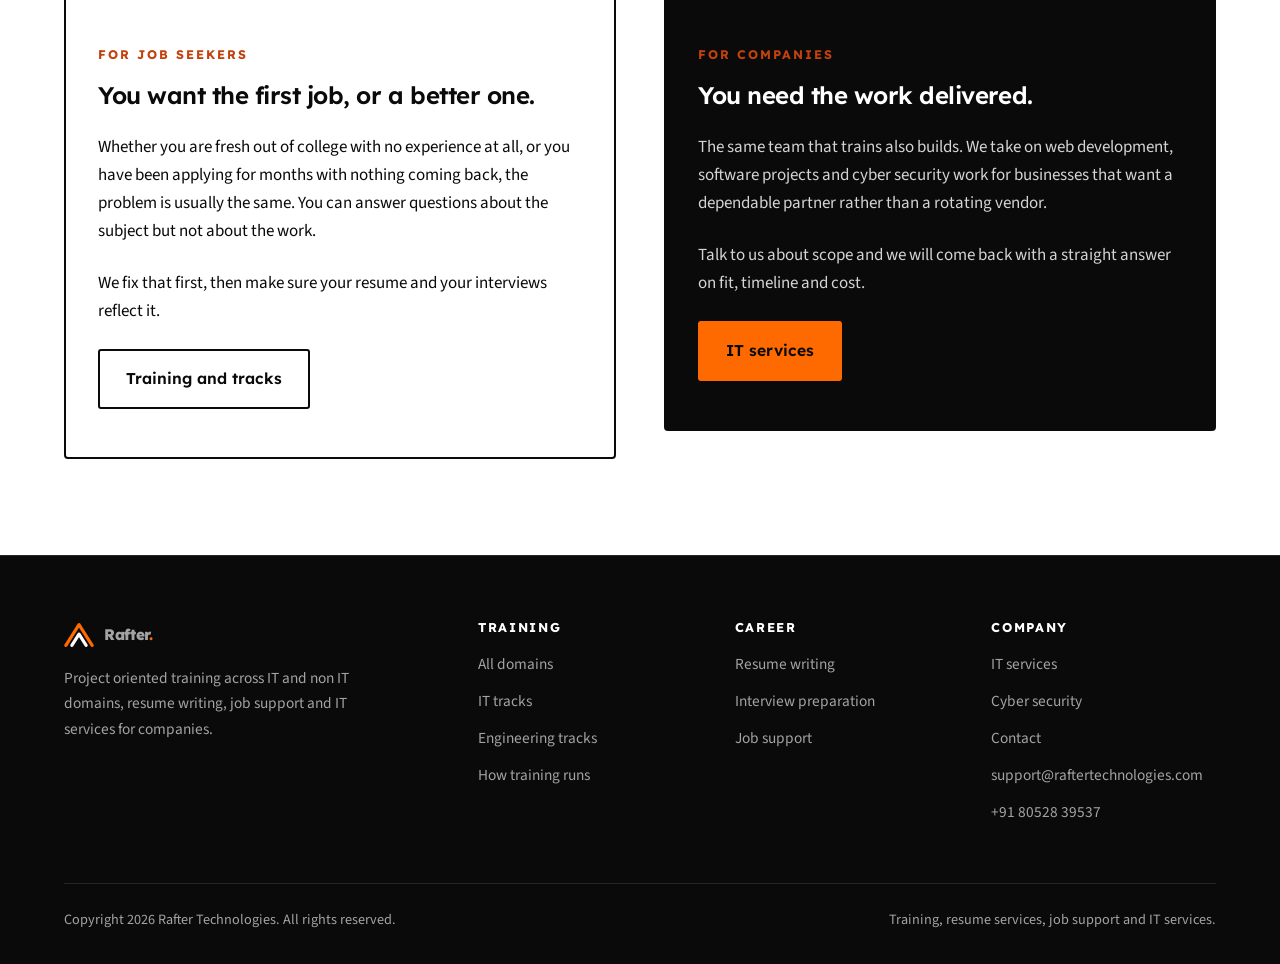
==== commit 292b7ed8: "Add real contact details and connect the enquiry form Contact details now appear on the contact page" ====
--- a/website/index.html
+++ b/website/index.html
@@ -291,6 +291,8 @@
           <li><a href="services.html">IT services</a></li>
           <li><a href="services.html#security">Cyber security</a></li>
           <li><a href="contact.html">Contact</a></li>
+          <li><a href="mailto:support@raftertechnologies.com">support@raftertechnologies.com</a></li>
+          <li><a href="tel:+918052839537">+91 80528 39537</a></li>
         </ul>
       </div>
     </div>
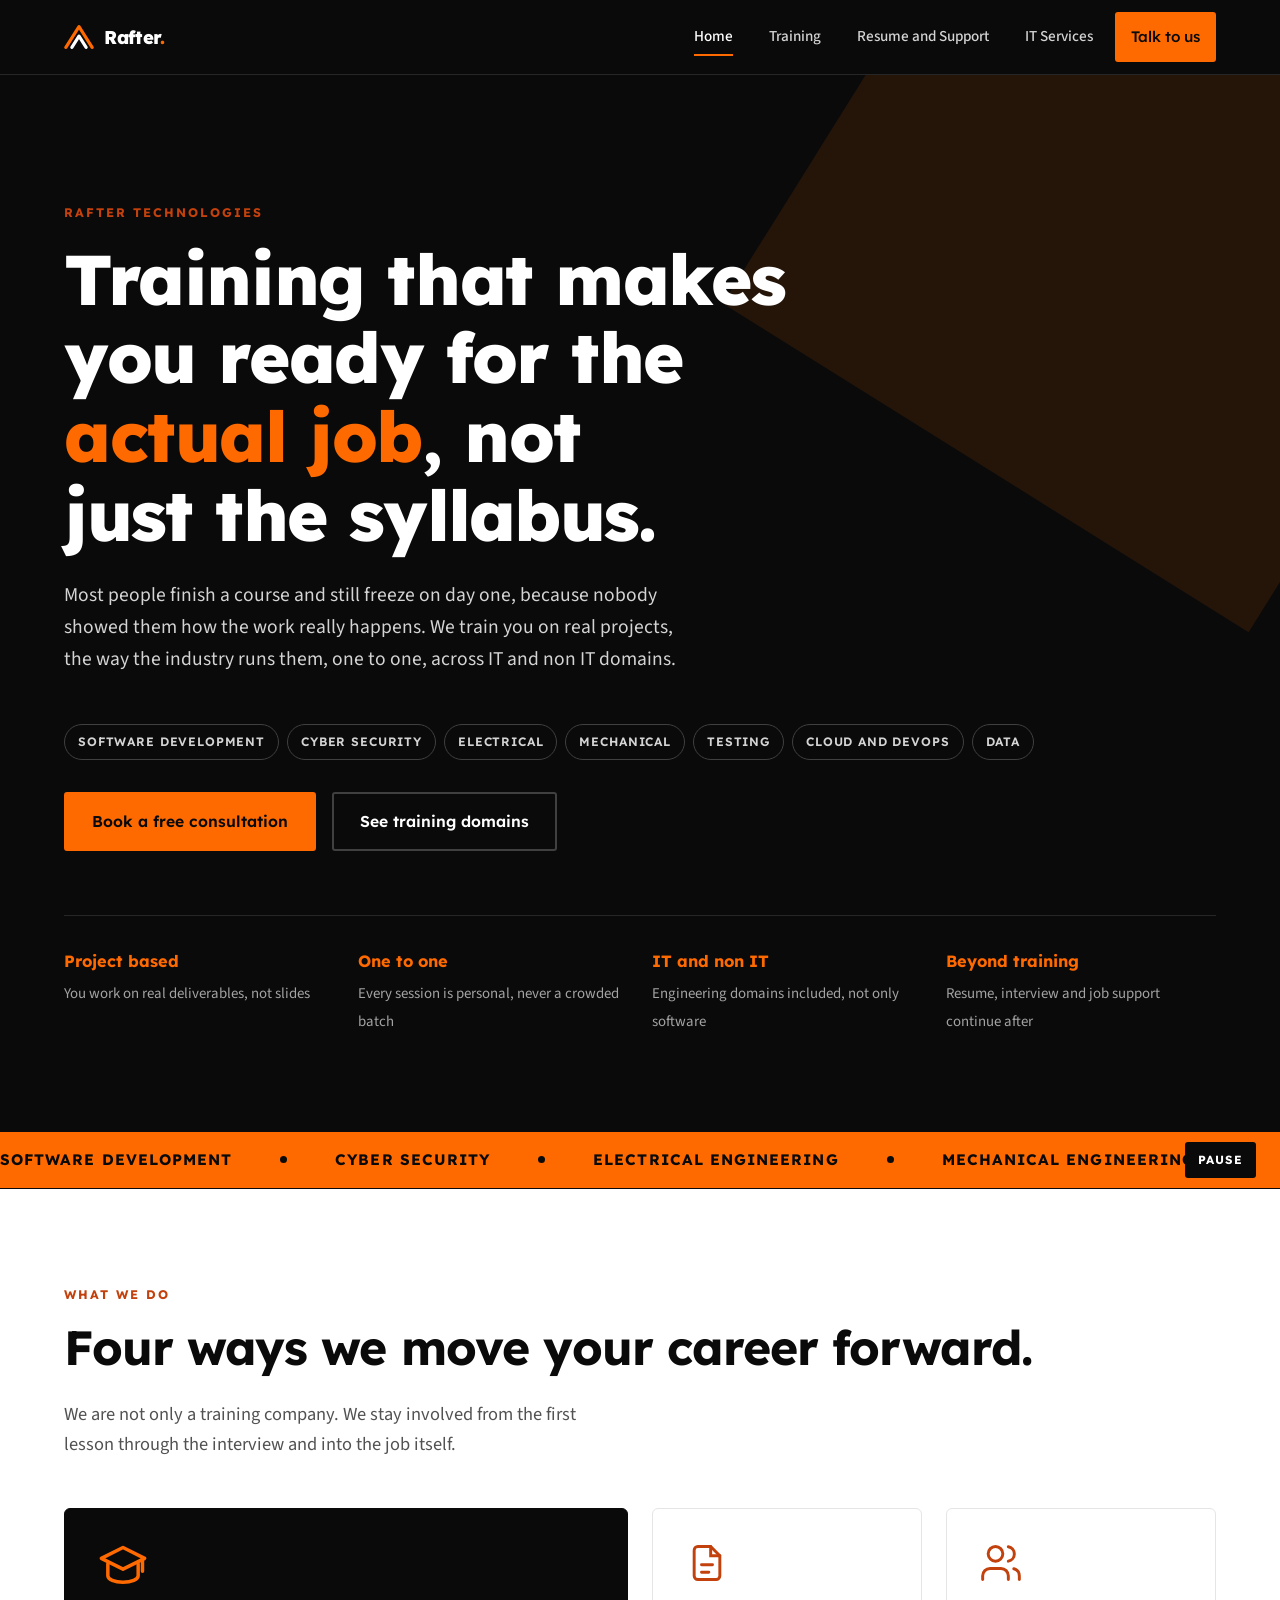
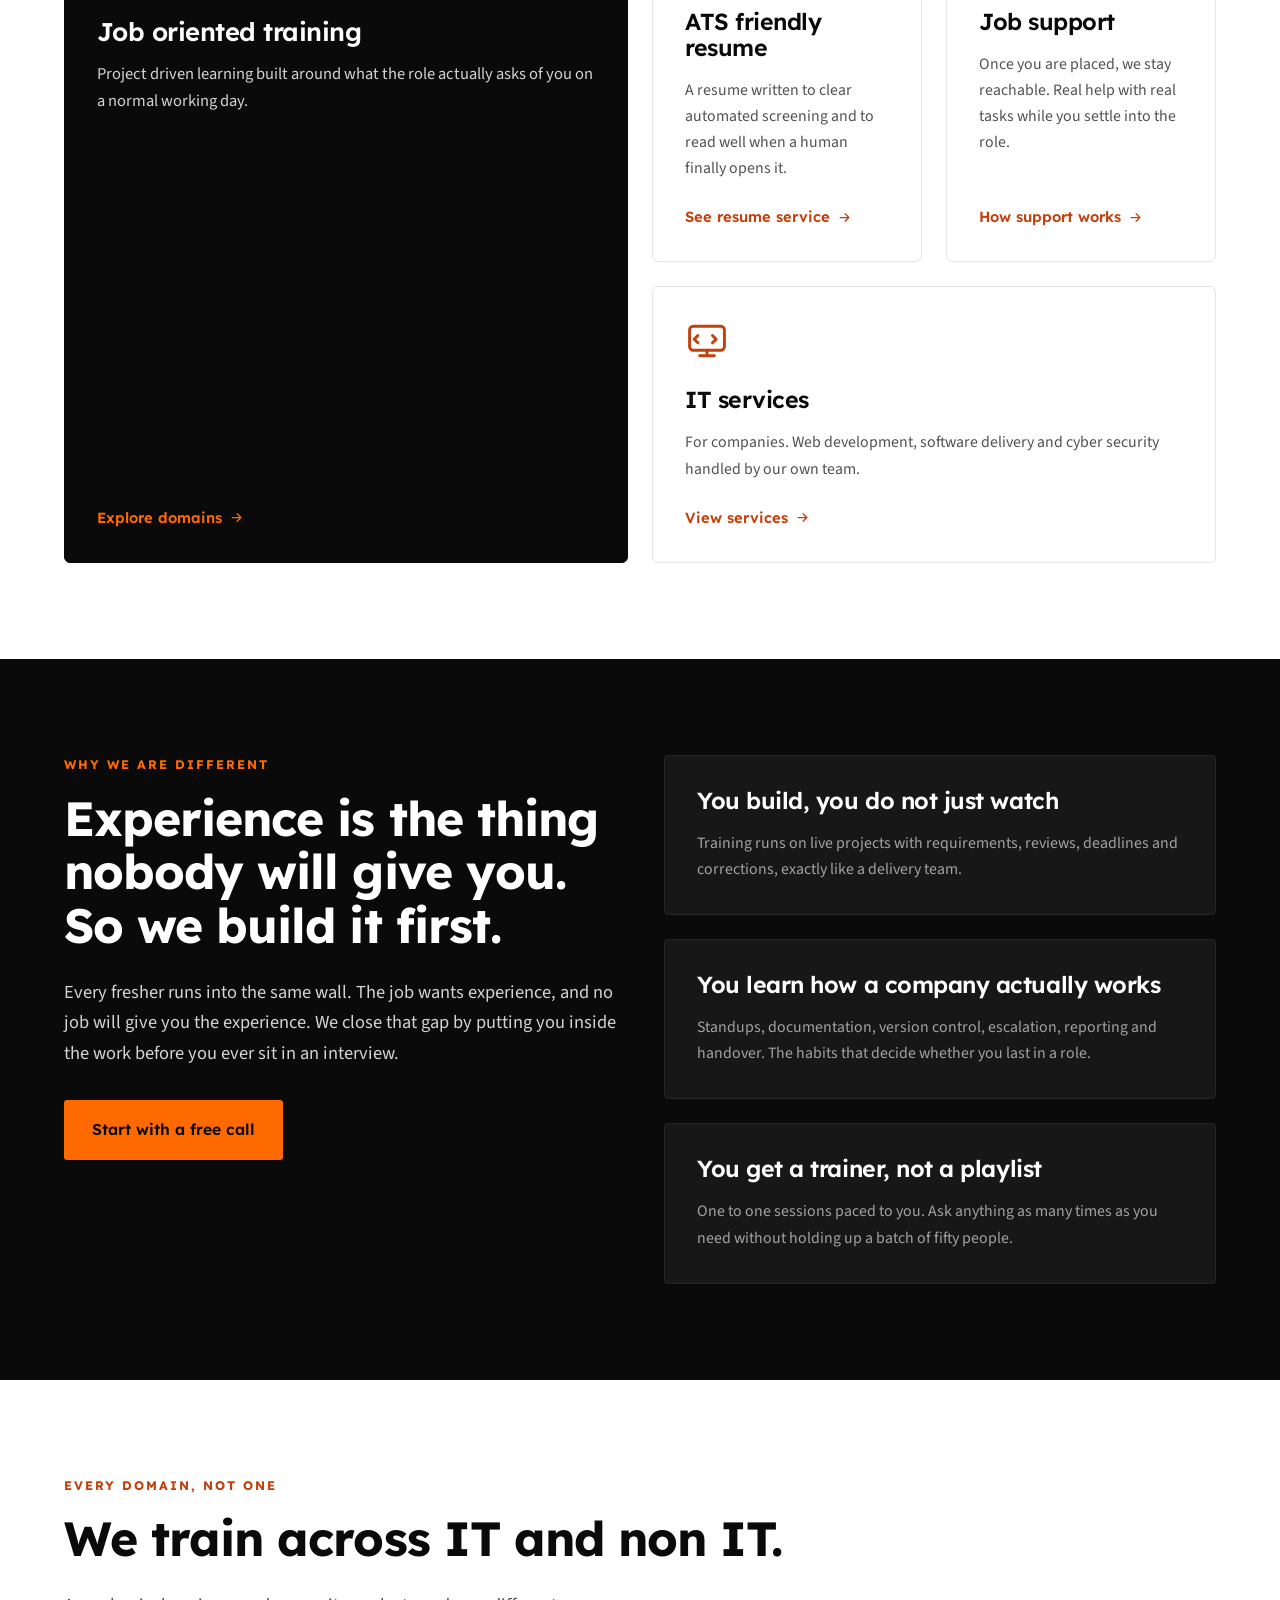
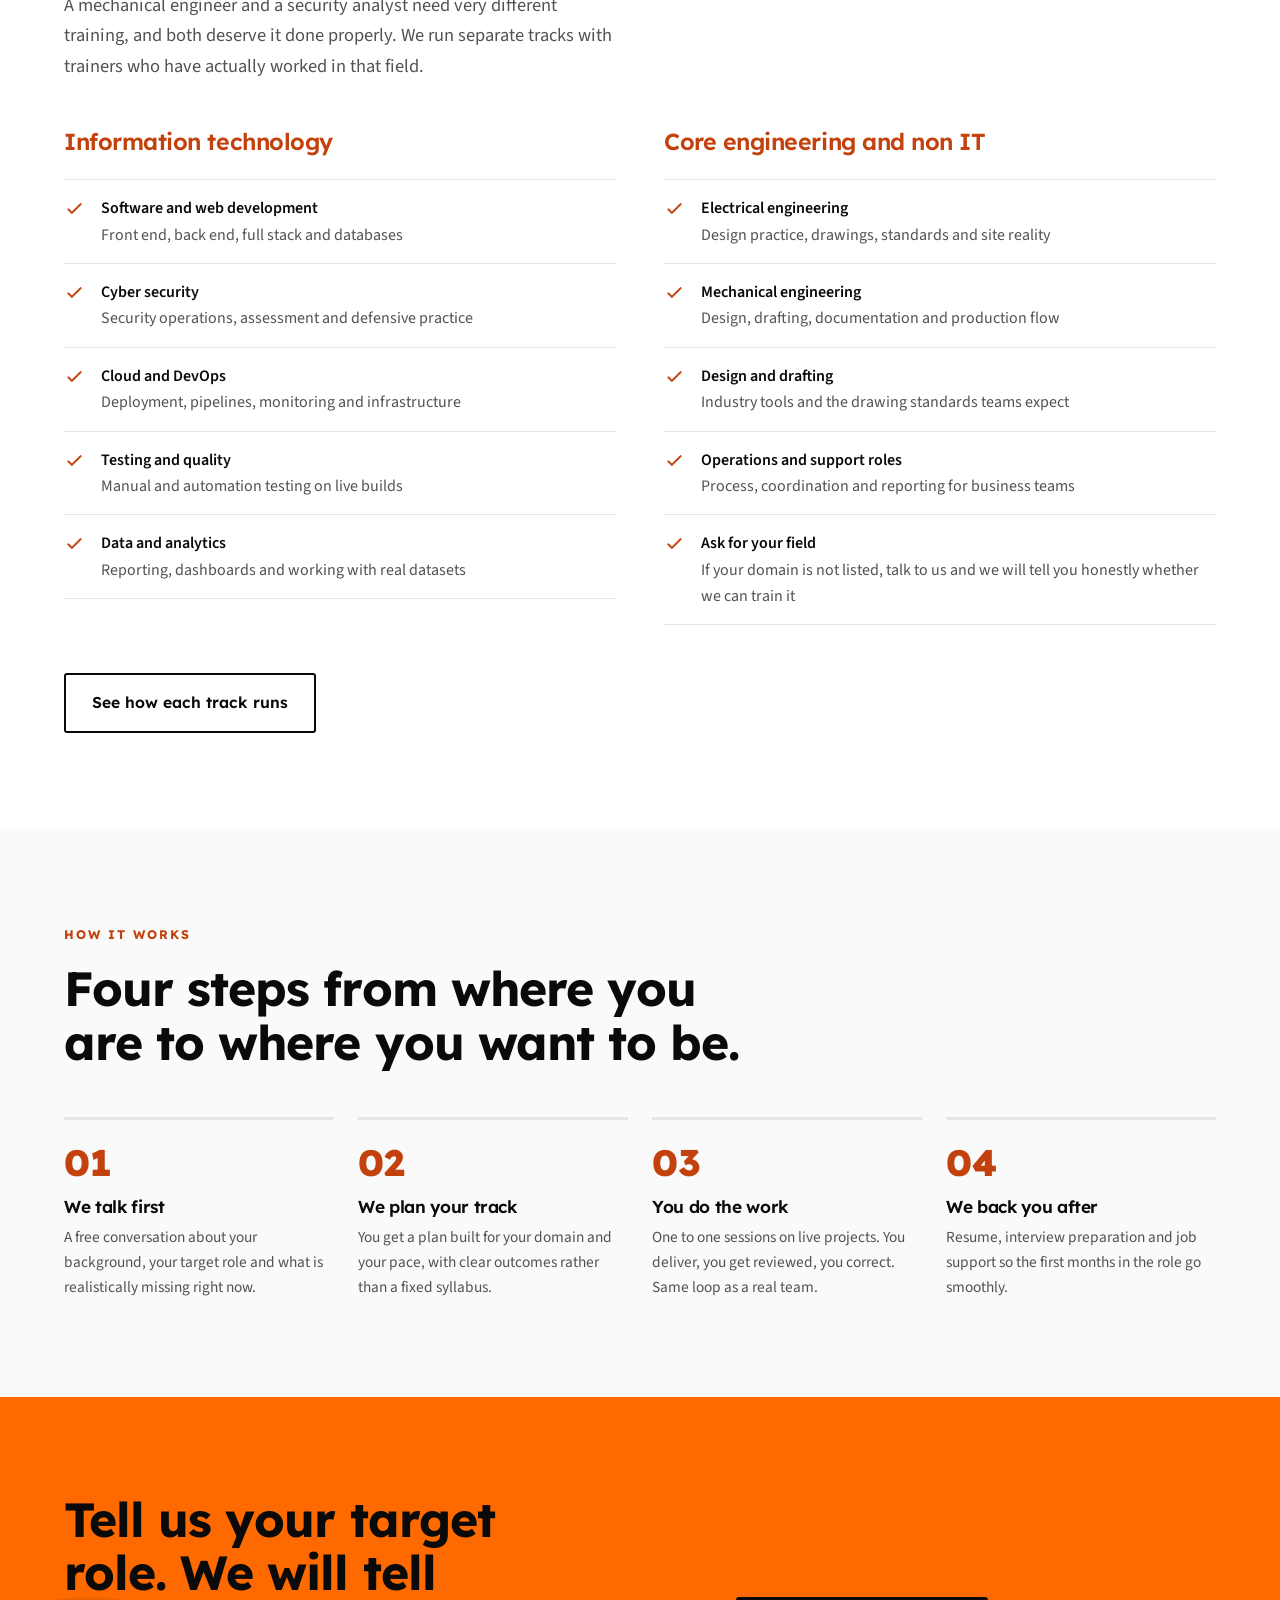
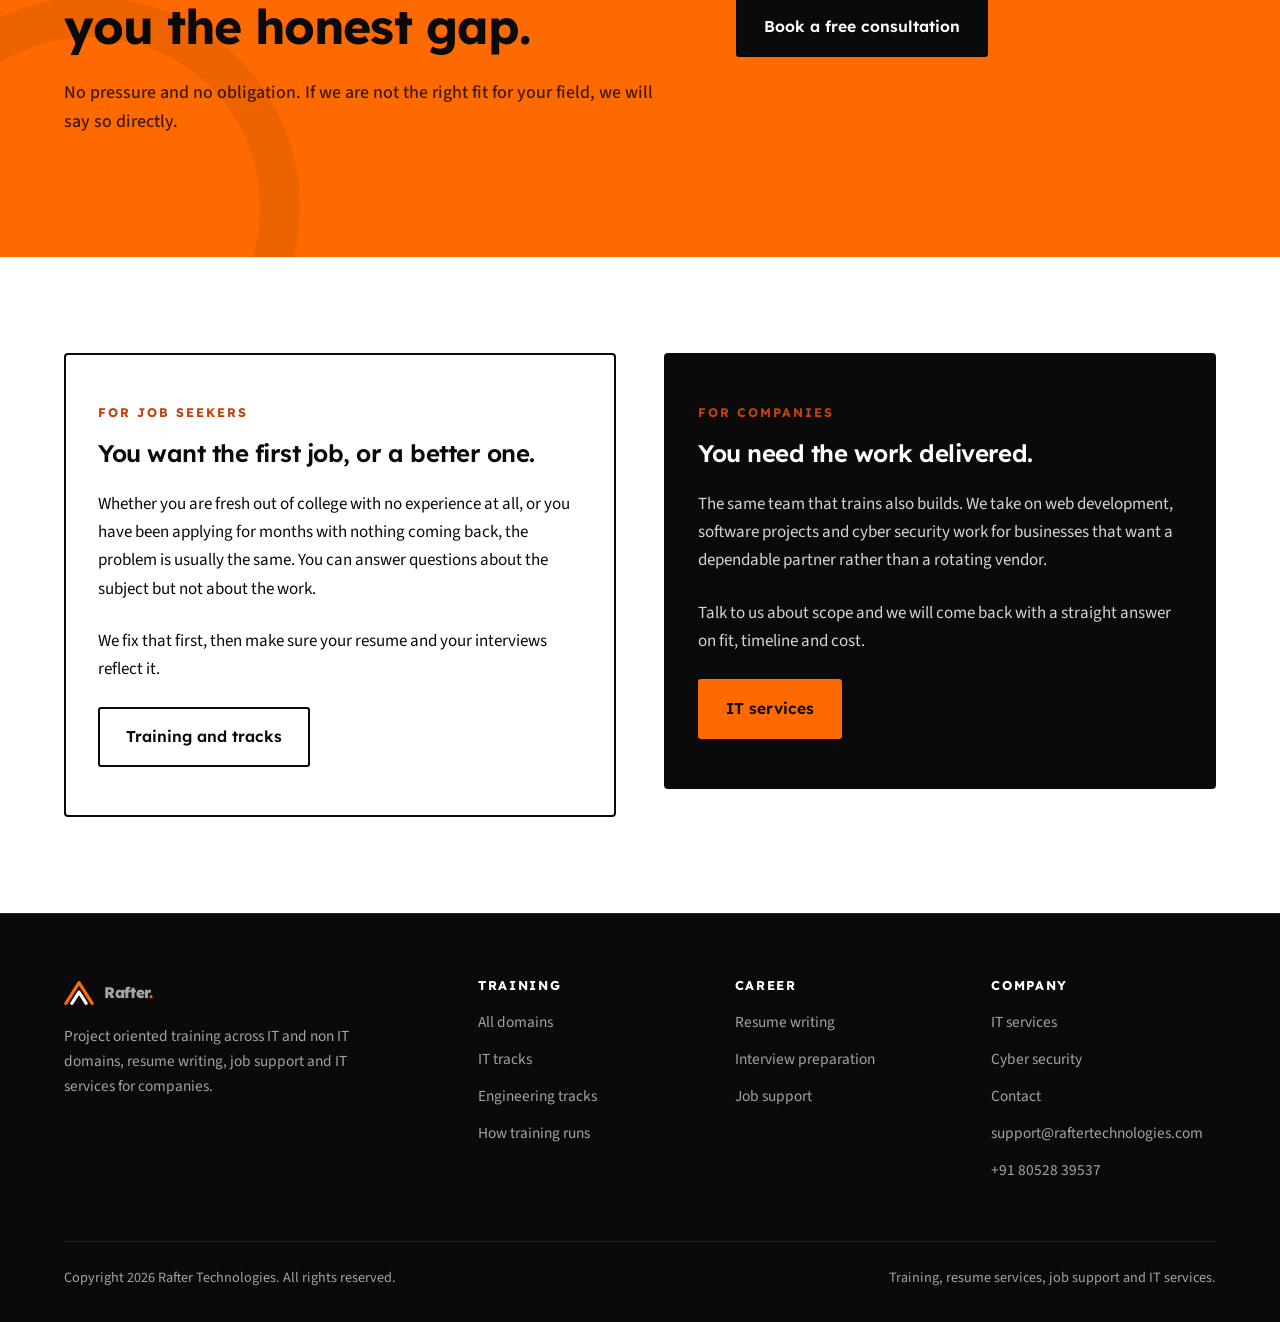
==== commit d4c4b27c: "Add motion layer and bento grid The site read as static and traditional. This adds movement througho" ====
--- a/website/index.html
+++ b/website/index.html
@@ -44,11 +44,11 @@
 
   <section class="hero">
     <div class="wrap">
-      <span class="eyebrow">Rafter Technologies</span>
-      <h1>Training that makes you ready for the <em>actual job</em>, not just the syllabus.</h1>
-      <p class="lede">Most people finish a course and still freeze on day one, because nobody showed them how the work really happens. We train you on real projects, the way the industry runs them, one to one, across IT and non IT domains.</p>
-
-      <ul class="tagstrip">
+      <span class="eyebrow enter">Rafter Technologies</span>
+      <h1 class="enter">Training that makes you ready for the <em>actual job</em>, not just the syllabus.</h1>
+      <p class="lede enter">Most people finish a course and still freeze on day one, because nobody showed them how the work really happens. We train you on real projects, the way the industry runs them, one to one, across IT and non IT domains.</p>
+
+      <ul class="tagstrip enter">
         <li>Software Development</li>
         <li>Cyber Security</li>
         <li>Electrical</li>
@@ -58,12 +58,12 @@
         <li>Data</li>
       </ul>
 
-      <div class="btnrow">
+      <div class="btnrow enter">
         <a class="btn primary" href="contact.html">Book a free consultation</a>
         <a class="btn ghost" href="training.html">See training domains</a>
       </div>
 
-      <div class="herofoot">
+      <div class="herofoot enter">
         <div><strong>Project based</strong><span>You work on real deliverables, not slides</span></div>
         <div><strong>One to one</strong><span>Every session is personal, never a crowded batch</span></div>
         <div><strong>IT and non IT</strong><span>Engineering domains included, not only software</span></div>
@@ -72,15 +72,21 @@
     </div>
   </section>
 
+
+  <div class="marquee" role="group" aria-label="Domains we train">
+    <div class="track">
+      <span>Software Development</span><span>Cyber Security</span><span>Electrical Engineering</span><span>Mechanical Engineering</span><span>Cloud and DevOps</span><span>Testing and Quality</span><span>Data and Analytics</span><span>Web Development</span><span>Resume Writing</span><span>Job Support</span>
+    </div>
+  </div>
   <section class="section">
     <div class="wrap">
-      <span class="eyebrow">What we do</span>
-      <h2>Four ways we move your career forward.</h2>
-      <p class="lede" style="margin-bottom:var(--s5)">We are not only a training company. We stay involved from the first lesson through the interview and into the job itself.</p>
-
-      <div class="grid g4">
-
-        <article class="card">
+      <span class="eyebrow reveal">What we do</span>
+      <h2 class="reveal">Four ways we move your career forward.</h2>
+      <p class="lede reveal" style="margin-bottom:var(--s5)">We are not only a training company. We stay involved from the first lesson through the interview and into the job itself.</p>
+
+      <div class="bento stagger">
+
+        <article class="card feature">
           <svg class="icon" viewBox="0 0 24 24" fill="none" aria-hidden="true">
             <path d="M12 3 2 8l10 5 10-5z" stroke="currentColor" stroke-width="1.6" stroke-linejoin="round"/>
             <path d="M5 10.5V16c0 1.7 3.1 3 7 3s7-1.3 7-3v-5.5M21 8.6v5.4" stroke="currentColor" stroke-width="1.6" stroke-linecap="round"/>
@@ -117,7 +123,7 @@
           </a>
         </article>
 
-        <article class="card">
+        <article class="card wide">
           <svg class="icon" viewBox="0 0 24 24" fill="none" aria-hidden="true">
             <rect x="2.5" y="4" width="19" height="13" rx="2" stroke="currentColor" stroke-width="1.6"/>
             <path d="M8 20h8M12 17v3M7 9l-2 2 2 2M15 9l2 2-2 2" stroke="currentColor" stroke-width="1.6" stroke-linecap="round" stroke-linejoin="round"/>
@@ -136,7 +142,7 @@
   <section class="section dark">
     <div class="wrap">
       <div class="split">
-        <div>
+        <div class="reveal from_left">
           <span class="eyebrow">Why we are different</span>
           <h2>Experience is the thing nobody will give you. So we build it first.</h2>
           <p class="lede">Every fresher runs into the same wall. The job wants experience, and no job will give you the experience. We close that gap by putting you inside the work before you ever sit in an interview.</p>
@@ -145,7 +151,7 @@
           </div>
         </div>
 
-        <div class="grid" style="gap:var(--s3)">
+        <div class="grid stagger" style="gap:var(--s3)">
           <article class="card">
             <h3>You build, you do not just watch</h3>
             <p>Training runs on live projects with requirements, reviews, deadlines and corrections, exactly like a delivery team.</p>
@@ -165,14 +171,14 @@
 
   <section class="section">
     <div class="wrap">
-      <span class="eyebrow">Every domain, not one</span>
-      <h2>We train across IT and non IT.</h2>
-      <p class="lede" style="margin-bottom:var(--s5)">A mechanical engineer and a security analyst need very different training, and both deserve it done properly. We run separate tracks with trainers who have actually worked in that field.</p>
+      <span class="eyebrow reveal">Every domain, not one</span>
+      <h2 class="reveal">We train across IT and non IT.</h2>
+      <p class="lede reveal" style="margin-bottom:var(--s5)">A mechanical engineer and a security analyst need very different training, and both deserve it done properly. We run separate tracks with trainers who have actually worked in that field.</p>
 
       <div class="split">
-        <div>
+        <div class="reveal from_left">
           <h3 style="color:var(--orange-text)">Information technology</h3>
-          <ul class="tracks">
+          <ul class="tracks reveal">
             <li><svg class="tick" viewBox="0 0 24 24" fill="none" aria-hidden="true"><path d="m5 13 4 4L19 7" stroke="currentColor" stroke-width="2.4" stroke-linecap="round" stroke-linejoin="round"/></svg><div><strong>Software and web development</strong><br><span>Front end, back end, full stack and databases</span></div></li>
             <li><svg class="tick" viewBox="0 0 24 24" fill="none" aria-hidden="true"><path d="m5 13 4 4L19 7" stroke="currentColor" stroke-width="2.4" stroke-linecap="round" stroke-linejoin="round"/></svg><div><strong>Cyber security</strong><br><span>Security operations, assessment and defensive practice</span></div></li>
             <li><svg class="tick" viewBox="0 0 24 24" fill="none" aria-hidden="true"><path d="m5 13 4 4L19 7" stroke="currentColor" stroke-width="2.4" stroke-linecap="round" stroke-linejoin="round"/></svg><div><strong>Cloud and DevOps</strong><br><span>Deployment, pipelines, monitoring and infrastructure</span></div></li>
@@ -183,7 +189,7 @@
 
         <div>
           <h3 style="color:var(--orange-text)">Core engineering and non IT</h3>
-          <ul class="tracks">
+          <ul class="tracks reveal">
             <li><svg class="tick" viewBox="0 0 24 24" fill="none" aria-hidden="true"><path d="m5 13 4 4L19 7" stroke="currentColor" stroke-width="2.4" stroke-linecap="round" stroke-linejoin="round"/></svg><div><strong>Electrical engineering</strong><br><span>Design practice, drawings, standards and site reality</span></div></li>
             <li><svg class="tick" viewBox="0 0 24 24" fill="none" aria-hidden="true"><path d="m5 13 4 4L19 7" stroke="currentColor" stroke-width="2.4" stroke-linecap="round" stroke-linejoin="round"/></svg><div><strong>Mechanical engineering</strong><br><span>Design, drafting, documentation and production flow</span></div></li>
             <li><svg class="tick" viewBox="0 0 24 24" fill="none" aria-hidden="true"><path d="m5 13 4 4L19 7" stroke="currentColor" stroke-width="2.4" stroke-linecap="round" stroke-linejoin="round"/></svg><div><strong>Design and drafting</strong><br><span>Industry tools and the drawing standards teams expect</span></div></li>
@@ -201,9 +207,9 @@
 
   <section class="section paper">
     <div class="wrap">
-      <span class="eyebrow">How it works</span>
-      <h2>Four steps from where you are to where you want to be.</h2>
-      <div class="grid g4" style="margin-top:var(--s5)">
+      <span class="eyebrow reveal">How it works</span>
+      <h2 class="reveal">Four steps from where you are to where you want to be.</h2>
+      <div class="grid g4 stagger" style="margin-top:var(--s5)">
         <div class="step"><span class="num">01</span><h3>We talk first</h3><p>A free conversation about your background, your target role and what is realistically missing right now.</p></div>
         <div class="step"><span class="num">02</span><h3>We plan your track</h3><p>You get a plan built for your domain and your pace, with clear outcomes rather than a fixed syllabus.</p></div>
         <div class="step"><span class="num">03</span><h3>You do the work</h3><p>One to one sessions on live projects. You deliver, you get reviewed, you correct. Same loop as a real team.</p></div>
@@ -213,7 +219,7 @@
   </section>
 
   <section class="band">
-    <div class="wrap inner">
+    <div class="wrap inner reveal">
       <div>
         <h2>Tell us your target role. We will tell you the honest gap.</h2>
         <p>No pressure and no obligation. If we are not the right fit for your field, we will say so directly.</p>
@@ -227,7 +233,7 @@
   <section class="section">
     <div class="wrap">
       <div class="split">
-        <div class="panel">
+        <div class="panel reveal from_left">
           <span class="eyebrow">For job seekers</span>
           <h3 style="font-size:1.5rem">You want the first job, or a better one.</h3>
           <p>Whether you are fresh out of college with no experience at all, or you have been applying for months with nothing coming back, the problem is usually the same. You can answer questions about the subject but not about the work.</p>
@@ -237,7 +243,7 @@
           </div>
         </div>
 
-        <div class="panel filled">
+        <div class="panel filled reveal from_right">
           <span class="eyebrow">For companies</span>
           <h3 style="font-size:1.5rem">You need the work delivered.</h3>
           <p>The same team that trains also builds. We take on web development, software projects and cyber security work for businesses that want a dependable partner rather than a rotating vendor.</p>
--- a/website/assets/css/styles.css
+++ b/website/assets/css/styles.css
@@ -742,3 +742,337 @@
   clip: rect(0 0 0 0);
   white-space: nowrap;
 }
+
+/* ==========================================================================
+   Motion
+   Everything here is gated behind .js_anim, which the script adds to <html>
+   only when JavaScript runs AND the visitor has not asked for reduced
+   motion. That ordering matters: the resting state of a revealed element is
+   invisible, so if the gate were in the base stylesheet, anyone with
+   JavaScript off or reduced motion on would be left staring at a blank page.
+   Only transform and opacity are animated, so nothing triggers layout.
+   ========================================================================== */
+
+/* ---------- Scroll reveal ---------- */
+
+.js_anim .reveal {
+  opacity: 0;
+  transform: translateY(22px);
+  transition: opacity 520ms var(--ease), transform 520ms var(--ease);
+  will-change: opacity, transform;
+}
+
+.js_anim .reveal.seen {
+  opacity: 1;
+  transform: none;
+  will-change: auto;
+}
+
+/* Children stagger in. The delay is set inline by the script, 40ms apart,
+   which the motion guidance caps well below the point where a long row
+   starts to feel slow. */
+.js_anim .stagger > * {
+  opacity: 0;
+  transform: translateY(20px);
+  transition: opacity 460ms var(--ease), transform 460ms var(--ease);
+}
+
+.js_anim .stagger.seen > * {
+  opacity: 1;
+  transform: none;
+}
+
+/* Sideways variants for split sections */
+.js_anim .reveal.from_left { transform: translateX(-26px); }
+.js_anim .reveal.from_right { transform: translateX(26px); }
+.js_anim .reveal.from_left.seen,
+.js_anim .reveal.from_right.seen { transform: none; }
+
+/* ---------- Hero entrance ---------- */
+
+.js_anim .hero .enter {
+  opacity: 0;
+  transform: translateY(26px);
+  animation: rise 720ms var(--ease) forwards;
+}
+
+.js_anim .hero .enter:nth-child(1) { animation-delay: 60ms; }
+.js_anim .hero .enter:nth-child(2) { animation-delay: 140ms; }
+.js_anim .hero .enter:nth-child(3) { animation-delay: 220ms; }
+.js_anim .hero .enter:nth-child(4) { animation-delay: 300ms; }
+.js_anim .hero .enter:nth-child(5) { animation-delay: 380ms; }
+.js_anim .hero .enter:nth-child(6) { animation-delay: 460ms; }
+
+@keyframes rise {
+  to { opacity: 1; transform: none; }
+}
+
+/* The angled brand shape drifts very slightly so the hero is never
+   completely static. Small amplitude on purpose: this sits behind text. */
+.js_anim .hero::after {
+  animation: drift 22s ease-in-out infinite alternate;
+}
+
+@keyframes drift {
+  from { transform: rotate(32deg) translate3d(0, 0, 0) scale(1); }
+  to   { transform: rotate(38deg) translate3d(-26px, 22px, 0) scale(1.06); }
+}
+
+/* ---------- Header on scroll ---------- */
+
+.masthead {
+  transition: background 220ms var(--ease), box-shadow 220ms var(--ease);
+}
+
+.masthead.stuck {
+  background: rgba(10, 10, 10, 0.92);
+  backdrop-filter: saturate(140%) blur(10px);
+  box-shadow: 0 1px 0 var(--ink-line), 0 8px 28px rgba(0, 0, 0, 0.35);
+}
+
+.masthead .wrap { transition: min-height 220ms var(--ease); }
+.masthead.stuck .wrap { min-height: 62px; }
+
+/* Nav underline grows from the centre rather than snapping in */
+.nav a:not(.btn) { position: relative; }
+
+.nav a:not(.btn)::after {
+  content: "";
+  position: absolute;
+  left: 14px;
+  right: 14px;
+  bottom: 4px;
+  height: 2px;
+  background: var(--orange);
+  transform: scaleX(0);
+  transform-origin: center;
+  transition: transform 220ms var(--ease);
+}
+
+.nav a:not(.btn):hover::after,
+.nav a:not(.btn)[aria-current="page"]::after { transform: scaleX(1); }
+
+.nav a[aria-current="page"] { box-shadow: none; }
+
+/* ---------- Cards ---------- */
+
+.card {
+  transition: border-color var(--speed) var(--ease),
+              transform 320ms var(--ease),
+              background 320ms var(--ease);
+}
+
+.js_anim .card:hover { transform: translateY(-5px); }
+
+/* A thin orange edge wipes across the top of a card on hover. */
+.card { position: relative; overflow: hidden; }
+
+.card::before {
+  content: "";
+  position: absolute;
+  inset: 0 0 auto 0;
+  height: 3px;
+  background: var(--orange);
+  transform: scaleX(0);
+  transform-origin: left;
+  transition: transform 340ms var(--ease);
+}
+
+.card:hover::before { transform: scaleX(1); }
+
+.card .more svg { transition: transform 240ms var(--ease); }
+.card:hover .more svg { transform: translateX(5px); }
+
+/* ---------- Buttons ---------- */
+
+.btn { position: relative; overflow: hidden; }
+
+.js_anim .btn:hover { transform: translateY(-2px); }
+.js_anim .btn:active { transform: translateY(0); }
+
+.btn { transition: background var(--speed) var(--ease), color var(--speed) var(--ease),
+                   border-color var(--speed) var(--ease), transform 200ms var(--ease); }
+
+/* ---------- Bento grid ---------- */
+
+.bento {
+  display: grid;
+  grid-template-columns: repeat(4, 1fr);
+  gap: var(--s3);
+}
+
+.bento .card { border-radius: 6px; }
+.bento .wide { grid-column: span 2; }
+.bento .tall { grid-row: span 2; }
+
+.bento .feature {
+  grid-column: span 2;
+  grid-row: span 2;
+  background: var(--ink);
+  border-color: var(--ink);
+  color: var(--white);
+  justify-content: space-between;
+}
+
+.bento .feature h3 { color: var(--white); font-size: 1.6rem; }
+.bento .feature p { color: #d4d4d4; font-size: 1.03rem; }
+.bento .feature .icon { color: var(--orange); width: 52px; height: 52px; }
+.bento .feature .more { color: var(--orange); }
+.bento .feature::before { background: var(--orange); }
+.js_anim .bento .feature:hover { transform: translateY(-5px); }
+
+@media (max-width: 1000px) {
+  .bento { grid-template-columns: repeat(2, 1fr); }
+  .bento .feature, .bento .wide { grid-column: span 2; }
+  .bento .feature, .bento .tall { grid-row: auto; }
+}
+
+@media (max-width: 620px) {
+  .bento { grid-template-columns: 1fr; }
+  .bento .feature, .bento .wide { grid-column: auto; }
+}
+
+/* ---------- Marquee ---------- */
+
+.marquee {
+  background: var(--orange);
+  color: var(--ink);
+  overflow: hidden;
+  padding: 15px 0;
+  border-top: 1px solid var(--ink);
+  border-bottom: 1px solid var(--ink);
+}
+
+.marquee .track {
+  display: flex;
+  gap: var(--s5);
+  width: max-content;
+  align-items: center;
+}
+
+.js_anim .marquee .track { animation: slide 38s linear infinite; }
+
+.marquee:hover .track,
+.marquee:focus-within .track { animation-play-state: paused; }
+
+.marquee span {
+  font-family: var(--font-head);
+  font-weight: 700;
+  font-size: 0.95rem;
+  letter-spacing: 0.07em;
+  text-transform: uppercase;
+  white-space: nowrap;
+  display: inline-flex;
+  align-items: center;
+  gap: var(--s5);
+}
+
+.marquee span::after {
+  content: "";
+  width: 7px;
+  height: 7px;
+  background: var(--ink);
+  border-radius: 50%;
+  flex: 0 0 7px;
+}
+
+@keyframes slide {
+  from { transform: translateX(0); }
+  to   { transform: translateX(-50%); }
+}
+
+/* Pausing a marquee is a WCAG requirement, not a nicety. */
+.marquee_stop {
+  position: absolute;
+  right: var(--s3);
+  top: 50%;
+  transform: translateY(-50%);
+  background: var(--ink);
+  color: var(--white);
+  border: 0;
+  border-radius: 3px;
+  font-family: var(--font-head);
+  font-size: 0.74rem;
+  font-weight: 700;
+  letter-spacing: 0.08em;
+  text-transform: uppercase;
+  padding: 9px 13px;
+  min-height: 36px;
+  cursor: pointer;
+}
+
+.marquee { position: relative; }
+.marquee.paused .track { animation-play-state: paused !important; }
+
+@media (max-width: 720px) { .marquee_stop { display: none; } }
+
+/* ---------- Step numbers ---------- */
+
+.step { transition: border-top-color 300ms var(--ease); }
+.step:hover { border-top-color: var(--orange); }
+
+.js_anim .step .num {
+  display: inline-block;
+  transition: transform 320ms var(--ease);
+}
+
+.js_anim .step:hover .num { transform: translateY(-4px); }
+
+/* ---------- Track rows ---------- */
+
+.tracks li { transition: background 240ms var(--ease), padding-left 240ms var(--ease); }
+.js_anim .tracks li:hover { background: var(--paper); padding-left: 12px; }
+.section.dark .tracks li:hover { background: var(--ink-soft); }
+
+.tracks .tick { transition: transform 260ms var(--ease); }
+.js_anim .tracks li:hover .tick { transform: scale(1.22); }
+
+/* ---------- Panels and band ---------- */
+
+.panel { transition: transform 320ms var(--ease), border-color 320ms var(--ease); }
+.js_anim .panel:hover { transform: translateY(-4px); }
+
+.band { position: relative; overflow: hidden; }
+
+.band::after {
+  content: "";
+  position: absolute;
+  left: -120px;
+  bottom: -160px;
+  width: 420px;
+  height: 420px;
+  border: 40px solid rgba(10, 10, 10, 0.07);
+  border-radius: 50%;
+  pointer-events: none;
+}
+
+.js_anim .band::after { animation: drift 26s ease-in-out infinite alternate; }
+
+/* ---------- Routed page transition, preview only ---------- */
+
+.js_anim .routed:not([hidden]) {
+  animation: pagein 380ms var(--ease);
+}
+
+@keyframes pagein {
+  from { opacity: 0; transform: translateY(12px); }
+  to   { opacity: 1; transform: none; }
+}
+
+/* ---------- Reduced motion, belt and braces ----------
+   The script already withholds .js_anim, so these rules should never be
+   needed. They are here in case the class is ever added by other means. */
+
+@media (prefers-reduced-motion: reduce) {
+  .js_anim .reveal,
+  .js_anim .stagger > *,
+  .js_anim .hero .enter {
+    opacity: 1 !important;
+    transform: none !important;
+    animation: none !important;
+    transition: none !important;
+  }
+  .js_anim .marquee .track,
+  .js_anim .hero::after,
+  .js_anim .band::after { animation: none !important; }
+}
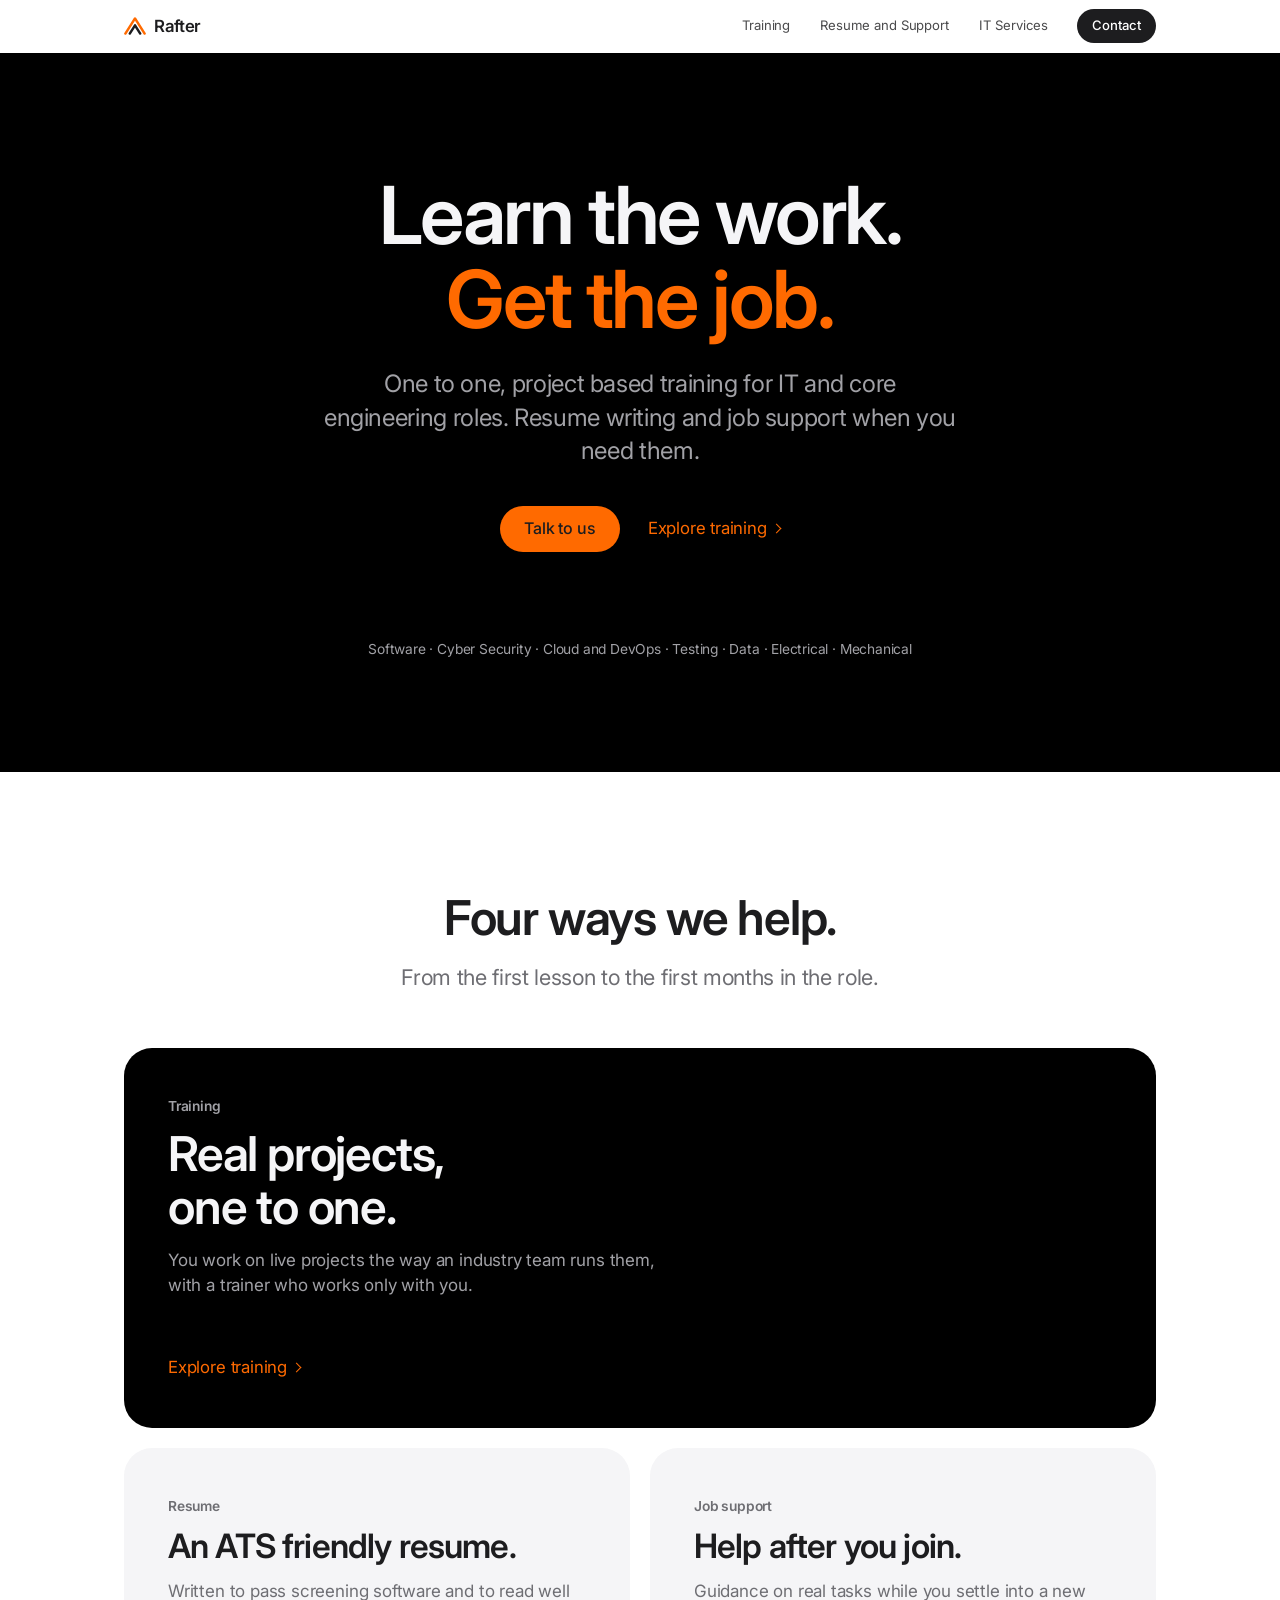
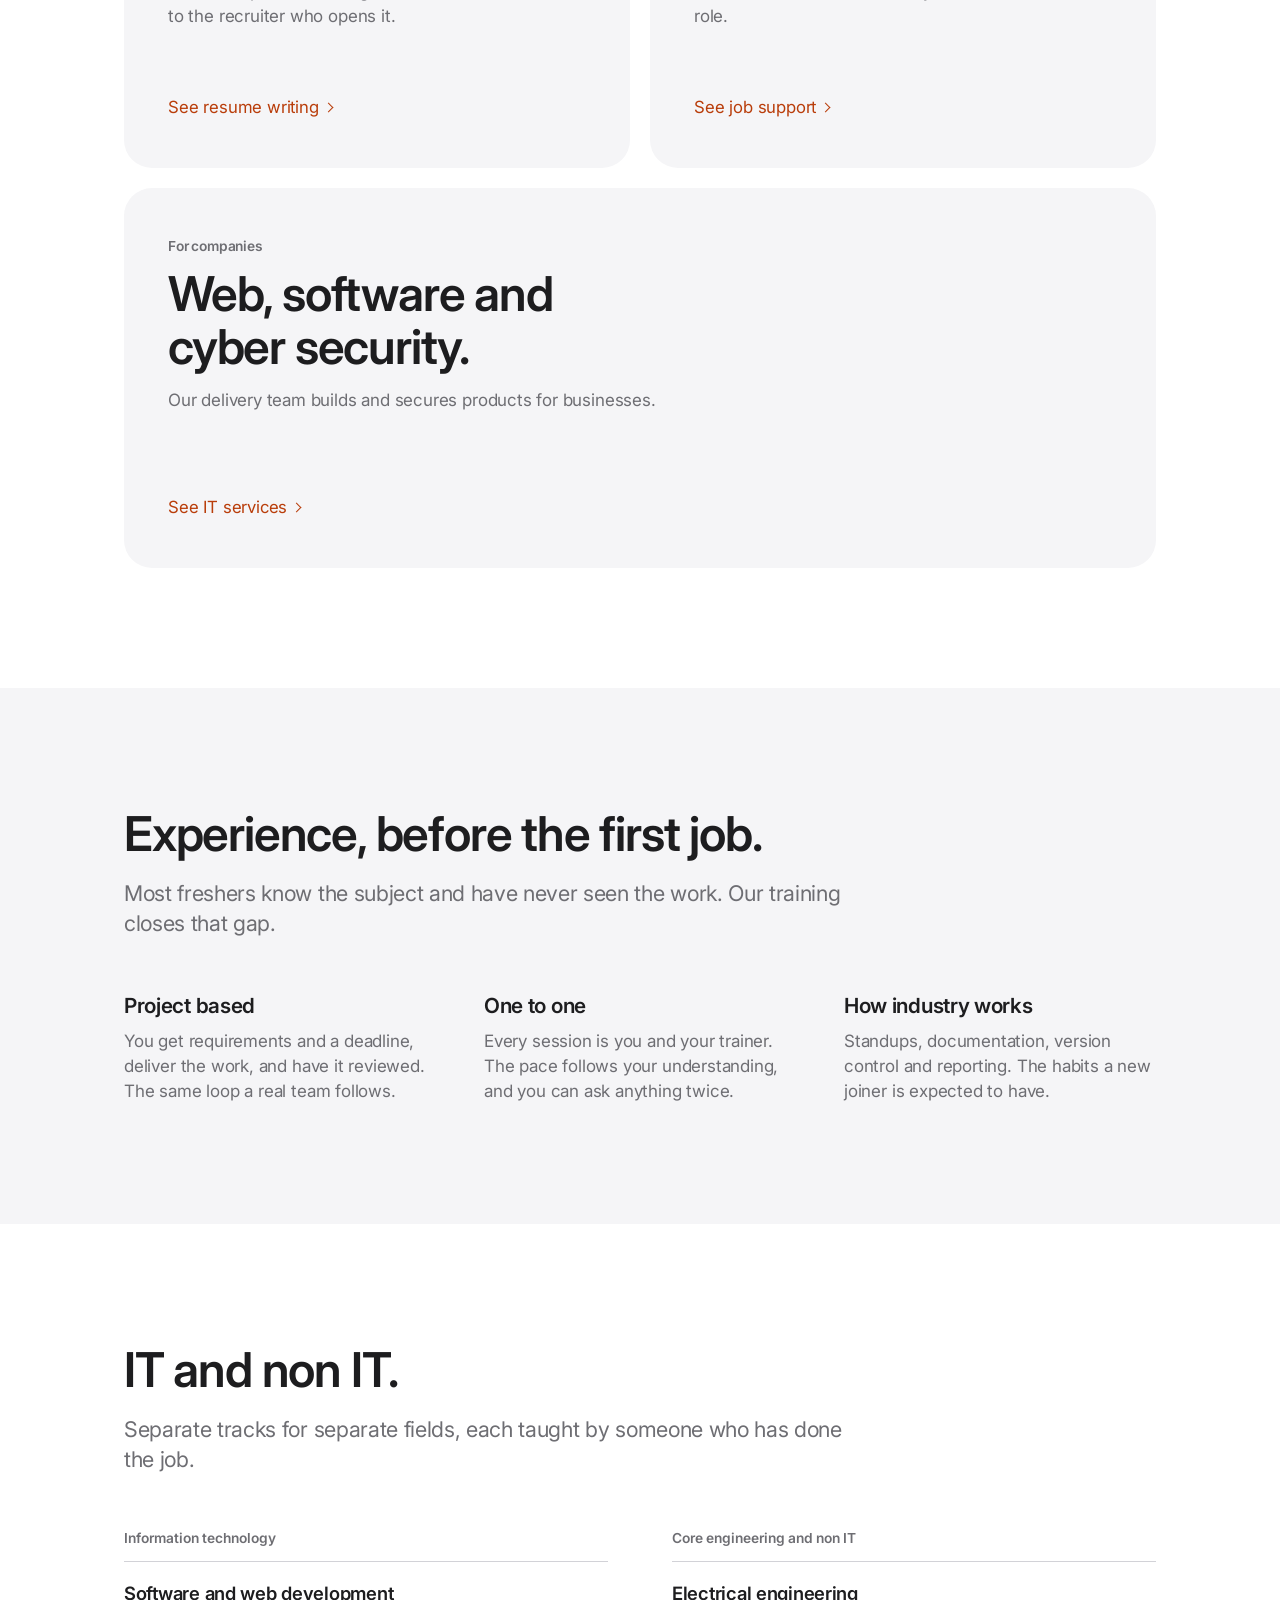
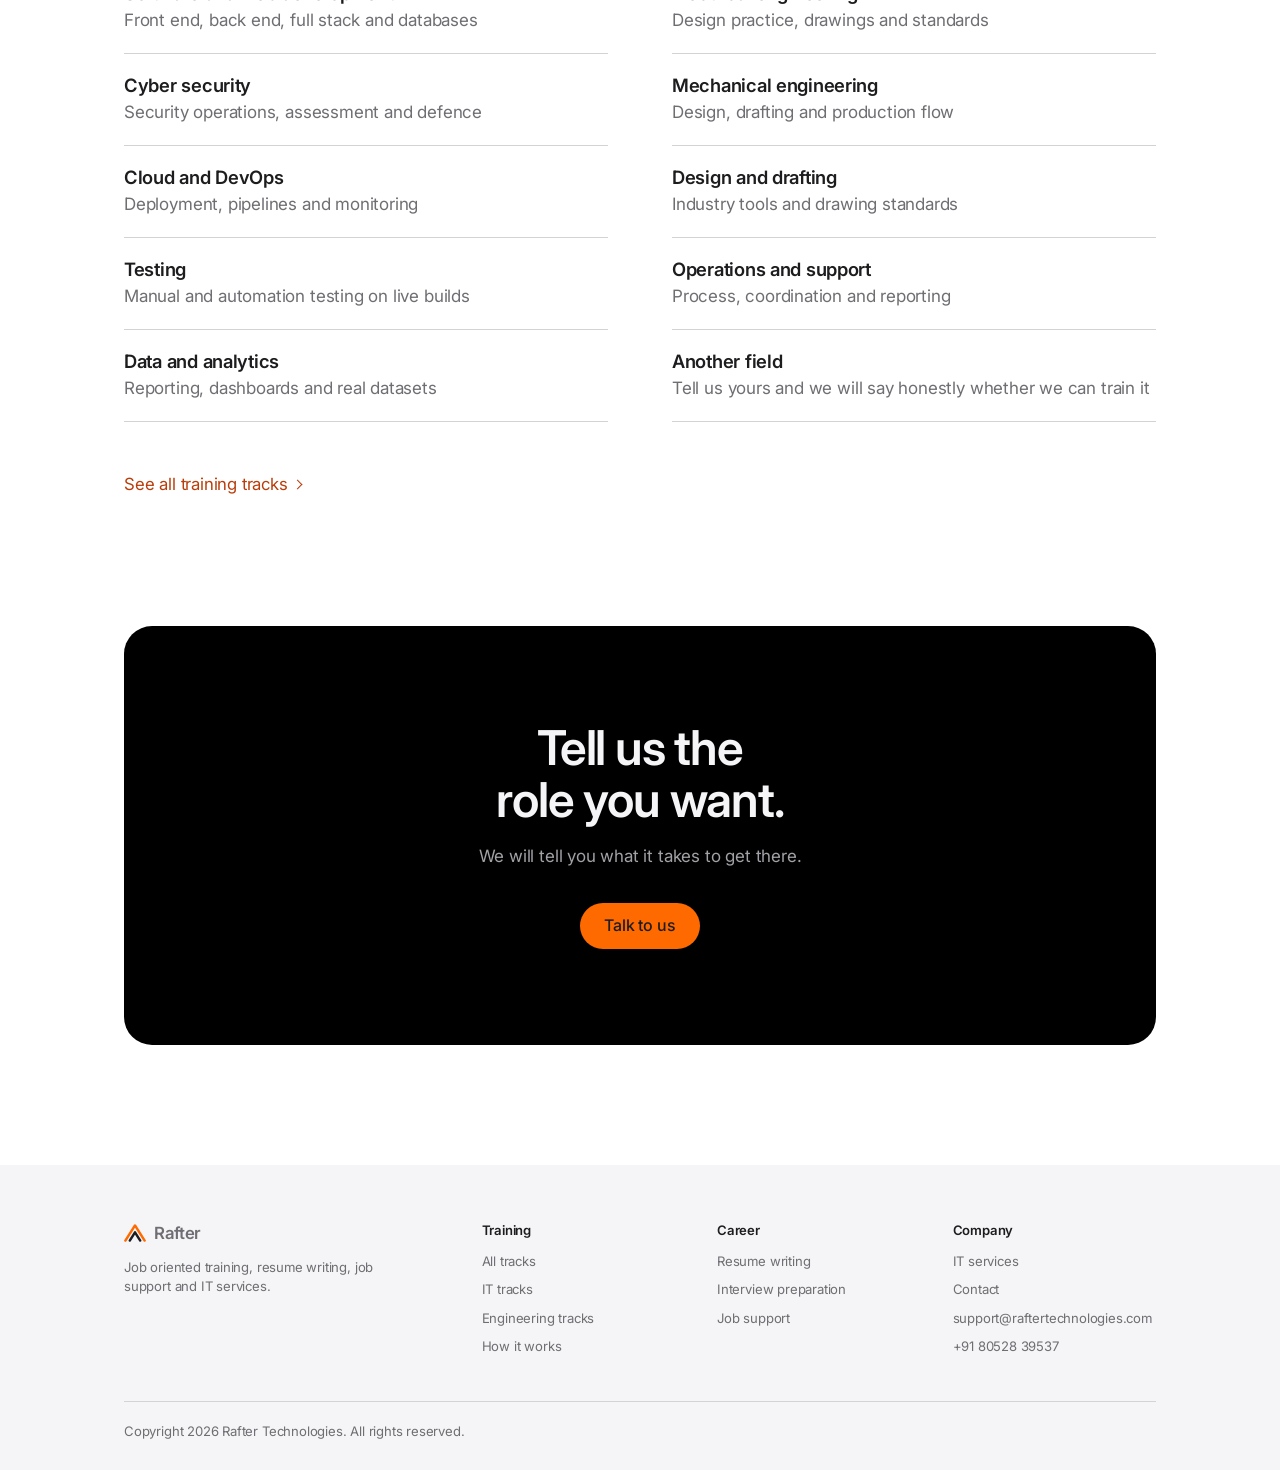
==== commit 6d09faf8: "Redesign the site as a minimal, Apple style system The previous design carried the usual generated l" ====
--- a/website/index.html
+++ b/website/index.html
@@ -4,7 +4,7 @@
 <meta charset="utf-8">
 <meta name="viewport" content="width=device-width, initial-scale=1">
 <title>Rafter Technologies | Job Oriented Training, Resume and IT Services</title>
-<meta name="description" content="Rafter Technologies gives project oriented training to job seekers across IT and non IT domains, with one to one sessions, ATS friendly resume writing, job support and IT services for companies.">
+<meta name="description" content="Rafter Technologies gives one to one, project based training for IT and non IT roles, with ATS friendly resume writing, job support and IT services for companies.">
 <link rel="preconnect" href="https://fonts.googleapis.com">
 <link rel="preconnect" href="https://fonts.gstatic.com" crossorigin>
 <link rel="stylesheet" href="assets/css/styles.css">
@@ -16,242 +16,128 @@
 <header class="masthead">
   <div class="wrap">
     <a class="brand" href="index.html">
-      <svg class="mark" viewBox="0 0 32 32" fill="none" aria-hidden="true">
-        <path d="M2 27 16 5l14 22" stroke="#ff6a00" stroke-width="3.4" stroke-linecap="round" stroke-linejoin="round"/>
-        <path d="M8.4 27 16 15l7.6 12" stroke="#ffffff" stroke-width="3.4" stroke-linecap="round" stroke-linejoin="round"/>
-      </svg>
-      <span>Rafter<em>.</em></span>
+      <svg class="mark" viewBox="0 0 32 32" fill="none" aria-hidden="true"><path d="M2 27 16 5l14 22" stroke="#ff6a00" stroke-width="3.6" stroke-linecap="round" stroke-linejoin="round"/><path d="M8.4 27 16 15l7.6 12" stroke="#1d1d1f" stroke-width="3.6" stroke-linecap="round" stroke-linejoin="round"/></svg>
+      <span>Rafter</span>
     </a>
-
     <button class="navtoggle" type="button" aria-expanded="false" aria-controls="sitenav">
       <span class="visually_hidden">Open menu</span>
-      <svg width="22" height="22" viewBox="0 0 24 24" fill="none" aria-hidden="true">
-        <path d="M4 7h16M4 12h16M4 17h16" stroke="currentColor" stroke-width="2" stroke-linecap="round"/>
-      </svg>
+      <svg width="20" height="20" viewBox="0 0 24 24" fill="none" aria-hidden="true"><path d="M4 8h16M4 16h16" stroke="currentColor" stroke-width="1.6" stroke-linecap="round"/></svg>
     </button>
-
     <nav class="nav" id="sitenav" aria-label="Main">
-      <a href="index.html" aria-current="page">Home</a>
       <a href="training.html">Training</a>
       <a href="resume.html">Resume and Support</a>
       <a href="services.html">IT Services</a>
-      <a href="contact.html" class="btn primary">Talk to us</a>
+      <a href="contact.html" class="pill">Contact</a>
     </nav>
   </div>
 </header>
 
 <main id="main">
 
-  <section class="hero">
+  <section class="hero dark">
     <div class="wrap">
-      <span class="eyebrow enter">Rafter Technologies</span>
-      <h1 class="enter">Training that makes you ready for the <em>actual job</em>, not just the syllabus.</h1>
-      <p class="lede enter">Most people finish a course and still freeze on day one, because nobody showed them how the work really happens. We train you on real projects, the way the industry runs them, one to one, across IT and non IT domains.</p>
-
-      <ul class="tagstrip enter">
-        <li>Software Development</li>
-        <li>Cyber Security</li>
-        <li>Electrical</li>
-        <li>Mechanical</li>
-        <li>Testing</li>
-        <li>Cloud and DevOps</li>
-        <li>Data</li>
-      </ul>
-
-      <div class="btnrow enter">
-        <a class="btn primary" href="contact.html">Book a free consultation</a>
-        <a class="btn ghost" href="training.html">See training domains</a>
+      <h1 class="enter">Learn the work.<br><em>Get the job.</em></h1>
+      <p class="sub enter">One to one, project based training for IT and core engineering roles. Resume writing and job support when you need them.</p>
+      <div class="actions enter">
+        <a class="btn" href="contact.html">Talk to us</a>
+        <a class="more" href="training.html">Explore training</a>
       </div>
-
-      <div class="herofoot enter">
-        <div><strong>Project based</strong><span>You work on real deliverables, not slides</span></div>
-        <div><strong>One to one</strong><span>Every session is personal, never a crowded batch</span></div>
-        <div><strong>IT and non IT</strong><span>Engineering domains included, not only software</span></div>
-        <div><strong>Beyond training</strong><span>Resume, interview and job support continue after</span></div>
-      </div>
-    </div>
-  </section>
-
-
-  <div class="marquee" role="group" aria-label="Domains we train">
-    <div class="track">
-      <span>Software Development</span><span>Cyber Security</span><span>Electrical Engineering</span><span>Mechanical Engineering</span><span>Cloud and DevOps</span><span>Testing and Quality</span><span>Data and Analytics</span><span>Web Development</span><span>Resume Writing</span><span>Job Support</span>
-    </div>
-  </div>
-  <section class="section">
-    <div class="wrap">
-      <span class="eyebrow reveal">What we do</span>
-      <h2 class="reveal">Four ways we move your career forward.</h2>
-      <p class="lede reveal" style="margin-bottom:var(--s5)">We are not only a training company. We stay involved from the first lesson through the interview and into the job itself.</p>
-
-      <div class="bento stagger">
-
-        <article class="card feature">
-          <svg class="icon" viewBox="0 0 24 24" fill="none" aria-hidden="true">
-            <path d="M12 3 2 8l10 5 10-5z" stroke="currentColor" stroke-width="1.6" stroke-linejoin="round"/>
-            <path d="M5 10.5V16c0 1.7 3.1 3 7 3s7-1.3 7-3v-5.5M21 8.6v5.4" stroke="currentColor" stroke-width="1.6" stroke-linecap="round"/>
-          </svg>
-          <h3>Job oriented training</h3>
-          <p>Project driven learning built around what the role actually asks of you on a normal working day.</p>
-          <a class="more" href="training.html">Explore domains
-            <svg width="15" height="15" viewBox="0 0 24 24" fill="none" aria-hidden="true"><path d="M5 12h14m-6-6 6 6-6 6" stroke="currentColor" stroke-width="2" stroke-linecap="round" stroke-linejoin="round"/></svg>
-          </a>
-        </article>
-
-        <article class="card">
-          <svg class="icon" viewBox="0 0 24 24" fill="none" aria-hidden="true">
-            <path d="M14 3H7a2 2 0 0 0-2 2v14a2 2 0 0 0 2 2h10a2 2 0 0 0 2-2V8z" stroke="currentColor" stroke-width="1.6" stroke-linejoin="round"/>
-            <path d="M14 3v5h5M9 13h6M9 17h4" stroke="currentColor" stroke-width="1.6" stroke-linecap="round"/>
-          </svg>
-          <h3>ATS friendly resume</h3>
-          <p>A resume written to clear automated screening and to read well when a human finally opens it.</p>
-          <a class="more" href="resume.html">See resume service
-            <svg width="15" height="15" viewBox="0 0 24 24" fill="none" aria-hidden="true"><path d="M5 12h14m-6-6 6 6-6 6" stroke="currentColor" stroke-width="2" stroke-linecap="round" stroke-linejoin="round"/></svg>
-          </a>
-        </article>
-
-        <article class="card">
-          <svg class="icon" viewBox="0 0 24 24" fill="none" aria-hidden="true">
-            <path d="M16 21v-2a4 4 0 0 0-4-4H6a4 4 0 0 0-4 4v2" stroke="currentColor" stroke-width="1.6" stroke-linecap="round"/>
-            <circle cx="9" cy="7" r="4" stroke="currentColor" stroke-width="1.6"/>
-            <path d="M22 21v-2a4 4 0 0 0-3-3.87M16 3.13A4 4 0 0 1 16 11" stroke="currentColor" stroke-width="1.6" stroke-linecap="round"/>
-          </svg>
-          <h3>Job support</h3>
-          <p>Once you are placed, we stay reachable. Real help with real tasks while you settle into the role.</p>
-          <a class="more" href="resume.html#support">How support works
-            <svg width="15" height="15" viewBox="0 0 24 24" fill="none" aria-hidden="true"><path d="M5 12h14m-6-6 6 6-6 6" stroke="currentColor" stroke-width="2" stroke-linecap="round" stroke-linejoin="round"/></svg>
-          </a>
-        </article>
-
-        <article class="card wide">
-          <svg class="icon" viewBox="0 0 24 24" fill="none" aria-hidden="true">
-            <rect x="2.5" y="4" width="19" height="13" rx="2" stroke="currentColor" stroke-width="1.6"/>
-            <path d="M8 20h8M12 17v3M7 9l-2 2 2 2M15 9l2 2-2 2" stroke="currentColor" stroke-width="1.6" stroke-linecap="round" stroke-linejoin="round"/>
-          </svg>
-          <h3>IT services</h3>
-          <p>For companies. Web development, software delivery and cyber security handled by our own team.</p>
-          <a class="more" href="services.html">View services
-            <svg width="15" height="15" viewBox="0 0 24 24" fill="none" aria-hidden="true"><path d="M5 12h14m-6-6 6 6-6 6" stroke="currentColor" stroke-width="2" stroke-linecap="round" stroke-linejoin="round"/></svg>
-          </a>
-        </article>
-
-      </div>
-    </div>
-  </section>
-
-  <section class="section dark">
-    <div class="wrap">
-      <div class="split">
-        <div class="reveal from_left">
-          <span class="eyebrow">Why we are different</span>
-          <h2>Experience is the thing nobody will give you. So we build it first.</h2>
-          <p class="lede">Every fresher runs into the same wall. The job wants experience, and no job will give you the experience. We close that gap by putting you inside the work before you ever sit in an interview.</p>
-          <div class="btnrow" style="margin-top:var(--s4)">
-            <a class="btn primary" href="contact.html">Start with a free call</a>
-          </div>
-        </div>
-
-        <div class="grid stagger" style="gap:var(--s3)">
-          <article class="card">
-            <h3>You build, you do not just watch</h3>
-            <p>Training runs on live projects with requirements, reviews, deadlines and corrections, exactly like a delivery team.</p>
-          </article>
-          <article class="card">
-            <h3>You learn how a company actually works</h3>
-            <p>Standups, documentation, version control, escalation, reporting and handover. The habits that decide whether you last in a role.</p>
-          </article>
-          <article class="card">
-            <h3>You get a trainer, not a playlist</h3>
-            <p>One to one sessions paced to you. Ask anything as many times as you need without holding up a batch of fifty people.</p>
-          </article>
-        </div>
-      </div>
+      <p class="fields enter">Software · Cyber Security · Cloud and DevOps · Testing · Data · Electrical · Mechanical</p>
     </div>
   </section>
 
   <section class="section">
     <div class="wrap">
-      <span class="eyebrow reveal">Every domain, not one</span>
-      <h2 class="reveal">We train across IT and non IT.</h2>
-      <p class="lede reveal" style="margin-bottom:var(--s5)">A mechanical engineer and a security analyst need very different training, and both deserve it done properly. We run separate tracks with trainers who have actually worked in that field.</p>
-
-      <div class="split">
-        <div class="reveal from_left">
-          <h3 style="color:var(--orange-text)">Information technology</h3>
-          <ul class="tracks reveal">
-            <li><svg class="tick" viewBox="0 0 24 24" fill="none" aria-hidden="true"><path d="m5 13 4 4L19 7" stroke="currentColor" stroke-width="2.4" stroke-linecap="round" stroke-linejoin="round"/></svg><div><strong>Software and web development</strong><br><span>Front end, back end, full stack and databases</span></div></li>
-            <li><svg class="tick" viewBox="0 0 24 24" fill="none" aria-hidden="true"><path d="m5 13 4 4L19 7" stroke="currentColor" stroke-width="2.4" stroke-linecap="round" stroke-linejoin="round"/></svg><div><strong>Cyber security</strong><br><span>Security operations, assessment and defensive practice</span></div></li>
-            <li><svg class="tick" viewBox="0 0 24 24" fill="none" aria-hidden="true"><path d="m5 13 4 4L19 7" stroke="currentColor" stroke-width="2.4" stroke-linecap="round" stroke-linejoin="round"/></svg><div><strong>Cloud and DevOps</strong><br><span>Deployment, pipelines, monitoring and infrastructure</span></div></li>
-            <li><svg class="tick" viewBox="0 0 24 24" fill="none" aria-hidden="true"><path d="m5 13 4 4L19 7" stroke="currentColor" stroke-width="2.4" stroke-linecap="round" stroke-linejoin="round"/></svg><div><strong>Testing and quality</strong><br><span>Manual and automation testing on live builds</span></div></li>
-            <li><svg class="tick" viewBox="0 0 24 24" fill="none" aria-hidden="true"><path d="m5 13 4 4L19 7" stroke="currentColor" stroke-width="2.4" stroke-linecap="round" stroke-linejoin="round"/></svg><div><strong>Data and analytics</strong><br><span>Reporting, dashboards and working with real datasets</span></div></li>
-          </ul>
-        </div>
-
-        <div>
-          <h3 style="color:var(--orange-text)">Core engineering and non IT</h3>
-          <ul class="tracks reveal">
-            <li><svg class="tick" viewBox="0 0 24 24" fill="none" aria-hidden="true"><path d="m5 13 4 4L19 7" stroke="currentColor" stroke-width="2.4" stroke-linecap="round" stroke-linejoin="round"/></svg><div><strong>Electrical engineering</strong><br><span>Design practice, drawings, standards and site reality</span></div></li>
-            <li><svg class="tick" viewBox="0 0 24 24" fill="none" aria-hidden="true"><path d="m5 13 4 4L19 7" stroke="currentColor" stroke-width="2.4" stroke-linecap="round" stroke-linejoin="round"/></svg><div><strong>Mechanical engineering</strong><br><span>Design, drafting, documentation and production flow</span></div></li>
-            <li><svg class="tick" viewBox="0 0 24 24" fill="none" aria-hidden="true"><path d="m5 13 4 4L19 7" stroke="currentColor" stroke-width="2.4" stroke-linecap="round" stroke-linejoin="round"/></svg><div><strong>Design and drafting</strong><br><span>Industry tools and the drawing standards teams expect</span></div></li>
-            <li><svg class="tick" viewBox="0 0 24 24" fill="none" aria-hidden="true"><path d="m5 13 4 4L19 7" stroke="currentColor" stroke-width="2.4" stroke-linecap="round" stroke-linejoin="round"/></svg><div><strong>Operations and support roles</strong><br><span>Process, coordination and reporting for business teams</span></div></li>
-            <li><svg class="tick" viewBox="0 0 24 24" fill="none" aria-hidden="true"><path d="m5 13 4 4L19 7" stroke="currentColor" stroke-width="2.4" stroke-linecap="round" stroke-linejoin="round"/></svg><div><strong>Ask for your field</strong><br><span>If your domain is not listed, talk to us and we will tell you honestly whether we can train it</span></div></li>
-          </ul>
-        </div>
+      <div class="head center reveal">
+        <h2>Four ways we help.</h2>
+        <p class="sub">From the first lesson to the first months in the role.</p>
       </div>
 
-      <div class="btnrow" style="margin-top:var(--s5)">
-        <a class="btn line" href="training.html">See how each track runs</a>
+      <div class="tiles stagger">
+        <article class="tile wide dark">
+          <span class="label">Training</span>
+          <h3>Real projects, one to one.</h3>
+          <p>You work on live projects the way an industry team runs them, with a trainer who works only with you.</p>
+          <a class="more" href="training.html">Explore training</a>
+        </article>
+        <article class="tile">
+          <span class="label">Resume</span>
+          <h3>An ATS friendly resume.</h3>
+          <p>Written to pass screening software and to read well to the recruiter who opens it.</p>
+          <a class="more" href="resume.html">See resume writing</a>
+        </article>
+        <article class="tile">
+          <span class="label">Job support</span>
+          <h3>Help after you join.</h3>
+          <p>Guidance on real tasks while you settle into a new role.</p>
+          <a class="more" href="resume.html#support">See job support</a>
+        </article>
+        <article class="tile wide">
+          <span class="label">For companies</span>
+          <h3>Web, software and cyber security.</h3>
+          <p>Our delivery team builds and secures products for businesses.</p>
+          <a class="more" href="services.html">See IT services</a>
+        </article>
       </div>
     </div>
   </section>
 
-  <section class="section paper">
+  <section class="section mist">
     <div class="wrap">
-      <span class="eyebrow reveal">How it works</span>
-      <h2 class="reveal">Four steps from where you are to where you want to be.</h2>
-      <div class="grid g4 stagger" style="margin-top:var(--s5)">
-        <div class="step"><span class="num">01</span><h3>We talk first</h3><p>A free conversation about your background, your target role and what is realistically missing right now.</p></div>
-        <div class="step"><span class="num">02</span><h3>We plan your track</h3><p>You get a plan built for your domain and your pace, with clear outcomes rather than a fixed syllabus.</p></div>
-        <div class="step"><span class="num">03</span><h3>You do the work</h3><p>One to one sessions on live projects. You deliver, you get reviewed, you correct. Same loop as a real team.</p></div>
-        <div class="step"><span class="num">04</span><h3>We back you after</h3><p>Resume, interview preparation and job support so the first months in the role go smoothly.</p></div>
+      <div class="head reveal">
+        <h2>Experience, before the first job.</h2>
+        <p class="sub">Most freshers know the subject and have never seen the work. Our training closes that gap.</p>
       </div>
-    </div>
-  </section>
-
-  <section class="band">
-    <div class="wrap inner reveal">
-      <div>
-        <h2>Tell us your target role. We will tell you the honest gap.</h2>
-        <p>No pressure and no obligation. If we are not the right fit for your field, we will say so directly.</p>
-      </div>
-      <div class="btnrow">
-        <a class="btn dark" href="contact.html">Book a free consultation</a>
-      </div>
+      <div class="points stagger">
+          <div><h3>Project based</h3><p>You get requirements and a deadline, deliver the work, and have it reviewed. The same loop a real team follows.</p></div>
+          <div><h3>One to one</h3><p>Every session is you and your trainer. The pace follows your understanding, and you can ask anything twice.</p></div>
+          <div><h3>How industry works</h3><p>Standups, documentation, version control and reporting. The habits a new joiner is expected to have.</p></div>
+        </div>
     </div>
   </section>
 
   <section class="section">
     <div class="wrap">
-      <div class="split">
-        <div class="panel reveal from_left">
-          <span class="eyebrow">For job seekers</span>
-          <h3 style="font-size:1.5rem">You want the first job, or a better one.</h3>
-          <p>Whether you are fresh out of college with no experience at all, or you have been applying for months with nothing coming back, the problem is usually the same. You can answer questions about the subject but not about the work.</p>
-          <p>We fix that first, then make sure your resume and your interviews reflect it.</p>
-          <div class="btnrow" style="margin-top:var(--s3)">
-            <a class="btn line" href="training.html">Training and tracks</a>
-          </div>
+      <div class="head reveal">
+        <h2>IT and non IT.</h2>
+        <p class="sub">Separate tracks for separate fields, each taught by someone who has done the job.</p>
+      </div>
+
+      <div class="pair">
+        <div class="reveal">
+          <h3 class="group">Information technology</h3>
+          <div class="rows">
+          <div><h3>Software and web development</h3><p>Front end, back end, full stack and databases</p></div>
+          <div><h3>Cyber security</h3><p>Security operations, assessment and defence</p></div>
+          <div><h3>Cloud and DevOps</h3><p>Deployment, pipelines and monitoring</p></div>
+          <div><h3>Testing</h3><p>Manual and automation testing on live builds</p></div>
+          <div><h3>Data and analytics</h3><p>Reporting, dashboards and real datasets</p></div>
         </div>
+        </div>
+        <div class="reveal">
+          <h3 class="group">Core engineering and non IT</h3>
+          <div class="rows">
+          <div><h3>Electrical engineering</h3><p>Design practice, drawings and standards</p></div>
+          <div><h3>Mechanical engineering</h3><p>Design, drafting and production flow</p></div>
+          <div><h3>Design and drafting</h3><p>Industry tools and drawing standards</p></div>
+          <div><h3>Operations and support</h3><p>Process, coordination and reporting</p></div>
+          <div><h3>Another field</h3><p>Tell us yours and we will say honestly whether we can train it</p></div>
+        </div>
+        </div>
+      </div>
 
-        <div class="panel filled reveal from_right">
-          <span class="eyebrow">For companies</span>
-          <h3 style="font-size:1.5rem">You need the work delivered.</h3>
-          <p>The same team that trains also builds. We take on web development, software projects and cyber security work for businesses that want a dependable partner rather than a rotating vendor.</p>
-          <p>Talk to us about scope and we will come back with a straight answer on fit, timeline and cost.</p>
-          <div class="btnrow" style="margin-top:var(--s3)">
-            <a class="btn primary" href="services.html">IT services</a>
-          </div>
-        </div>
+      <div class="actions reveal" style="margin-top:40px">
+        <a class="more" href="training.html">See all training tracks</a>
+      </div>
+    </div>
+  </section>
+
+  <section class="section flush">
+    <div class="wrap">
+      <div class="closing reveal">
+        <h2>Tell us the role you want.</h2>
+        <p>We will tell you what it takes to get there.</p>
+        <div class="actions"><a class="btn" href="contact.html">Talk to us</a></div>
       </div>
     </div>
   </section>
@@ -262,26 +148,21 @@
   <div class="wrap">
     <div class="cols">
       <div class="about">
-        <a class="brand" href="index.html" style="margin-bottom:var(--s2)">
-          <svg class="mark" viewBox="0 0 32 32" fill="none" aria-hidden="true">
-            <path d="M2 27 16 5l14 22" stroke="#ff6a00" stroke-width="3.4" stroke-linecap="round" stroke-linejoin="round"/>
-            <path d="M8.4 27 16 15l7.6 12" stroke="#ffffff" stroke-width="3.4" stroke-linecap="round" stroke-linejoin="round"/>
-          </svg>
-          <span>Rafter<em>.</em></span>
+        <a class="brand" href="index.html">
+          <svg class="mark" viewBox="0 0 32 32" fill="none" aria-hidden="true"><path d="M2 27 16 5l14 22" stroke="#ff6a00" stroke-width="3.6" stroke-linecap="round" stroke-linejoin="round"/><path d="M8.4 27 16 15l7.6 12" stroke="#1d1d1f" stroke-width="3.6" stroke-linecap="round" stroke-linejoin="round"/></svg>
+          <span>Rafter</span>
         </a>
-        <p>Project oriented training across IT and non IT domains, resume writing, job support and IT services for companies.</p>
+        <p>Job oriented training, resume writing, job support and IT services.</p>
       </div>
-
       <div>
         <h4>Training</h4>
         <ul>
-          <li><a href="training.html">All domains</a></li>
+          <li><a href="training.html">All tracks</a></li>
           <li><a href="training.html#it">IT tracks</a></li>
           <li><a href="training.html#core">Engineering tracks</a></li>
-          <li><a href="training.html#method">How training runs</a></li>
+          <li><a href="training.html#method">How it works</a></li>
         </ul>
       </div>
-
       <div>
         <h4>Career</h4>
         <ul>
@@ -290,23 +171,17 @@
           <li><a href="resume.html#support">Job support</a></li>
         </ul>
       </div>
-
       <div>
         <h4>Company</h4>
         <ul>
           <li><a href="services.html">IT services</a></li>
-          <li><a href="services.html#security">Cyber security</a></li>
           <li><a href="contact.html">Contact</a></li>
           <li><a href="mailto:support@raftertechnologies.com">support@raftertechnologies.com</a></li>
           <li><a href="tel:+918052839537">+91 80528 39537</a></li>
         </ul>
       </div>
     </div>
-
-    <div class="base">
-      <span>Copyright 2026 Rafter Technologies. All rights reserved.</span>
-      <span>Training, resume services, job support and IT services.</span>
-    </div>
+    <div class="base">Copyright 2026 Rafter Technologies. All rights reserved.</div>
   </div>
 </footer>
 
--- a/website/assets/css/styles.css
+++ b/website/assets/css/styles.css
@@ -1,738 +1,96 @@
 /* ==========================================================================
    Rafter Technologies
-   Flat design system. Black, white and orange.
-   Palette contrast verified to WCAG 2.1 AA:
-     ink on white ............ 19.80:1
-     white on ink ............ 19.80:1
-     ink on brand orange ..... 6.90:1
-     brand orange on ink ..... 6.90:1
-     deep orange on white .... 5.18:1  (used for every orange text on light)
-     slate on white .......... 7.81:1
-   Bright orange text is never placed on white. It fails at 2.87:1.
+   Minimal system. Black, white, one orange.
+
+   Contrast, WCAG 2.1 AA, measured:
+     ink on white ............ 16.83     ink on mist ............ 15.46
+     grey on white ............ 5.07     grey on mist ............ 4.66
+     text on black ........... 19.29     grey on black ........... 8.16
+     orange on black .......... 7.31     ink on orange button .... 5.86
+     orange text on white ..... 5.16+    orange text on mist ..... 5.16
+   The bright brand orange is never used for text on a light surface. It
+   measures 2.87 there. Light surfaces use the deeper --accent-text.
    ========================================================================== */
 
-@import url('https://fonts.googleapis.com/css2?family=Lexend:wght@400;500;600;700;800&family=Source+Sans+3:ital,wght@0,400;0,500;0,600;1,400&display=swap');
+@import url('https://fonts.googleapis.com/css2?family=Inter:wght@400;500;600;700&display=swap');
 
 :root {
-  /* Core brand */
-  --ink: #0a0a0a;
-  --ink-soft: #171717;
-  --ink-line: #262626;
+  --ink: #1d1d1f;
+  --black: #000000;
   --white: #ffffff;
-  --paper: #fafafa;
-
-  /* Orange, two tones for contrast safety */
-  --orange: #ff6a00;        /* fills, and text on dark only */
-  --orange-text: #c2410c;   /* orange text on light backgrounds */
-  --orange-deep: #e35c00;   /* hover state for fills */
-
-  /* Neutrals */
-  --slate: #525252;
-  --slate-light: #a3a3a3;
-  --line: #e5e5e5;
-
-  /* Typography */
-  --font-head: 'Lexend', system-ui, sans-serif;
-  --font-body: 'Source Sans 3', system-ui, sans-serif;
-
-  /* Spacing scale, 8px rhythm */
-  --s1: 8px;
-  --s2: 16px;
-  --s3: 24px;
-  --s4: 32px;
-  --s5: 48px;
-  --s6: 64px;
-  --s7: 96px;
-  --s8: 128px;
-
-  --container: 1200px;
-  --speed: 180ms;
-  --ease: cubic-bezier(0.4, 0, 0.2, 1);
+  --mist: #f5f5f7;
+  --grey: #6e6e73;
+  --grey-on-dark: #a1a1a6;
+  --hairline: #d2d2d7;
+  --hairline-dark: #2c2c2e;
+
+  --accent: #ff6a00;
+  --accent-hover: #ff7f24;
+  --accent-text: #b93d0a;
+
+  --font: -apple-system, BlinkMacSystemFont, "SF Pro Display", "SF Pro Text",
+          "Inter", "Helvetica Neue", Arial, sans-serif;
+
+  --wrap: 1080px;
+  --radius: 28px;
+  --ease: cubic-bezier(0.25, 0.1, 0.25, 1);
 }
 
 *, *::before, *::after { box-sizing: border-box; }
 
-html { scroll-behavior: smooth; }
-
-@media (prefers-reduced-motion: reduce) {
-  html { scroll-behavior: auto; }
-  *, *::before, *::after {
-    animation-duration: 0.01ms !important;
-    animation-iteration-count: 1 !important;
-    transition-duration: 0.01ms !important;
-  }
-}
+html { scroll-behavior: smooth; -webkit-text-size-adjust: 100%; }
 
 body {
   margin: 0;
-  font-family: var(--font-body);
+  font-family: var(--font);
   font-size: 17px;
-  line-height: 1.65;
+  line-height: 1.47;
+  letter-spacing: -0.011em;
   color: var(--ink);
   background: var(--white);
   -webkit-font-smoothing: antialiased;
-}
-
-h1, h2, h3, h4 {
-  font-family: var(--font-head);
-  line-height: 1.12;
-  letter-spacing: -0.02em;
-  margin: 0 0 var(--s3);
+  -moz-osx-font-smoothing: grayscale;
+}
+
+h1, h2, h3 {
+  margin: 0;
+  font-weight: 600;
   text-wrap: balance;
 }
 
-h1 { font-size: clamp(2.4rem, 6.2vw, 4.4rem); font-weight: 800; }
-h2 { font-size: clamp(1.9rem, 4vw, 3rem); font-weight: 700; }
-h3 { font-size: clamp(1.15rem, 2vw, 1.45rem); font-weight: 600; }
-
-p { margin: 0 0 var(--s3); max-width: 68ch; }
+h1 { font-size: clamp(2.6rem, 7vw, 5rem); line-height: 1.05; letter-spacing: -0.03em; }
+h2 { font-size: clamp(2rem, 4.6vw, 3rem); line-height: 1.08; letter-spacing: -0.025em; }
+h3 { font-size: 1.3rem; line-height: 1.2; letter-spacing: -0.015em; }
+
+p { margin: 0; }
 
 a { color: inherit; }
 
-img, svg { max-width: 100%; display: block; }
-
-/* Focus visibility, never removed */
+svg { display: block; }
+
 a:focus-visible,
 button:focus-visible,
 input:focus-visible,
 select:focus-visible,
 textarea:focus-visible,
 summary:focus-visible {
-  outline: 3px solid var(--orange);
+  outline: 3px solid var(--accent);
   outline-offset: 3px;
-  border-radius: 2px;
+  border-radius: 6px;
 }
 
 .skiplink {
   position: absolute;
   left: -9999px;
-  top: 0;
-  background: var(--orange);
-  color: var(--ink);
-  padding: var(--s2) var(--s3);
-  font-weight: 700;
-  z-index: 200;
-}
-.skiplink:focus { left: 0; }
-
-/* ---------- Layout ---------- */
-
-.wrap {
-  width: 100%;
-  max-width: var(--container);
-  margin: 0 auto;
-  padding: 0 var(--s3);
-}
-
-.section { padding: var(--s7) 0; }
-.section.tight { padding: var(--s6) 0; }
-
-.section.dark {
+  top: 8px;
   background: var(--ink);
   color: var(--white);
-}
-.section.dark h1,
-.section.dark h2,
-.section.dark h3 { color: var(--white); }
-
-.section.paper { background: var(--paper); }
-
-.eyebrow {
-  font-family: var(--font-head);
-  font-size: 0.78rem;
-  font-weight: 700;
-  letter-spacing: 0.16em;
-  text-transform: uppercase;
-  color: var(--orange-text);
-  margin: 0 0 var(--s2);
-  display: block;
-}
-.section.dark .eyebrow { color: var(--orange); }
-
-.lede {
-  font-size: 1.15rem;
-  color: var(--slate);
-  max-width: 62ch;
-}
-.section.dark .lede { color: #d4d4d4; }
-
-.center { text-align: center; }
-.center p, .center .lede { margin-left: auto; margin-right: auto; }
-
-.grid { display: grid; gap: var(--s3); }
-.g2 { grid-template-columns: repeat(2, 1fr); }
-.g3 { grid-template-columns: repeat(3, 1fr); }
-.g4 { grid-template-columns: repeat(4, 1fr); }
-
-@media (max-width: 980px) {
-  .g3, .g4 { grid-template-columns: repeat(2, 1fr); }
-}
-@media (max-width: 640px) {
-  .g2, .g3, .g4 { grid-template-columns: 1fr; }
-  .section { padding: var(--s6) 0; }
-}
-
-/* ---------- Header ---------- */
-
-.masthead {
-  position: sticky;
-  top: 0;
-  z-index: 100;
-  background: var(--ink);
-  border-bottom: 1px solid var(--ink-line);
-}
-
-.masthead .wrap {
-  display: flex;
-  align-items: center;
-  justify-content: space-between;
-  min-height: 74px;
-  gap: var(--s3);
-}
-
-.brand {
-  display: inline-flex;
-  align-items: center;
-  gap: 10px;
-  font-family: var(--font-head);
-  font-weight: 800;
-  font-size: 1.16rem;
-  color: var(--white);
-  text-decoration: none;
-  letter-spacing: -0.02em;
-  flex-shrink: 0;
-}
-
-.brand .mark {
-  width: 30px;
-  height: 30px;
-  flex: 0 0 30px;
-}
-
-.brand em {
-  font-style: normal;
-  color: var(--orange);
-}
-
-.nav { display: flex; align-items: center; gap: var(--s1); }
-
-.nav a {
-  color: #d4d4d4;
-  text-decoration: none;
-  font-size: 0.95rem;
-  font-weight: 500;
-  padding: 10px 14px;
-  border-radius: 3px;
-  transition: color var(--speed) var(--ease), background var(--speed) var(--ease);
-  white-space: nowrap;
-}
-
-.nav a:hover { color: var(--white); background: var(--ink-soft); }
-
-.nav a[aria-current="page"] {
-  color: var(--white);
-  box-shadow: inset 0 -3px 0 var(--orange);
-}
-
-.navtoggle {
-  display: none;
-  background: transparent;
-  border: 1px solid var(--ink-line);
-  color: var(--white);
-  border-radius: 3px;
-  padding: 10px;
-  cursor: pointer;
-  min-width: 46px;
-  min-height: 46px;
-  align-items: center;
-  justify-content: center;
-}
-
-@media (max-width: 900px) {
-  .navtoggle { display: inline-flex; }
-  .nav {
-    position: fixed;
-    inset: 74px 0 auto 0;
-    background: var(--ink);
-    flex-direction: column;
-    align-items: stretch;
-    padding: var(--s2) var(--s3) var(--s4);
-    gap: 2px;
-    border-bottom: 1px solid var(--ink-line);
-    max-height: calc(100dvh - 74px);
-    overflow-y: auto;
-  }
-  .nav[hidden] { display: none; }
-  .nav a { padding: 14px 12px; font-size: 1.02rem; }
-  .nav .btn { margin-top: var(--s2); text-align: center; }
-}
-
-/* ---------- Buttons ---------- */
-
-.btn {
-  display: inline-flex;
-  align-items: center;
-  justify-content: center;
-  gap: 9px;
-  font-family: var(--font-head);
-  font-weight: 600;
-  font-size: 0.98rem;
-  padding: 15px 26px;
-  min-height: 48px;
-  border: 2px solid transparent;
-  border-radius: 3px;
-  text-decoration: none;
-  cursor: pointer;
-  transition: background var(--speed) var(--ease), color var(--speed) var(--ease), border-color var(--speed) var(--ease);
-  touch-action: manipulation;
-}
-
-.btn.primary { background: var(--orange); color: var(--ink); border-color: var(--orange); }
-.btn.primary:hover { background: var(--orange-deep); border-color: var(--orange-deep); }
-
-.btn.ghost { background: transparent; color: var(--white); border-color: #404040; }
-.btn.ghost:hover { border-color: var(--white); background: var(--ink-soft); }
-
-.btn.dark { background: var(--ink); color: var(--white); border-color: var(--ink); }
-.btn.dark:hover { background: var(--ink-soft); border-color: var(--ink-soft); }
-
-.btn.line { background: transparent; color: var(--ink); border-color: var(--ink); }
-.btn.line:hover { background: var(--ink); color: var(--white); }
-
-.btnrow { display: flex; flex-wrap: wrap; gap: var(--s2); }
-
-/* ---------- Hero ---------- */
-
-.hero {
-  background: var(--ink);
-  color: var(--white);
-  padding: var(--s8) 0 var(--s7);
-  position: relative;
-  overflow: hidden;
-}
-
-.hero::after {
-  content: "";
-  position: absolute;
-  right: -180px;
-  top: -180px;
-  width: 620px;
-  height: 620px;
-  background: var(--orange);
-  opacity: 0.11;
-  transform: rotate(32deg);
-  pointer-events: none;
-}
-
-@media (max-width: 760px) {
-  .hero { padding: var(--s6) 0 var(--s5); }
-  .hero::after { width: 380px; height: 380px; right: -140px; top: -140px; }
-}
-
-.hero .wrap { position: relative; z-index: 1; }
-.hero h1 { color: var(--white); max-width: 17ch; }
-.hero h1 em { font-style: normal; color: var(--orange); }
-
-.hero .lede { font-size: 1.22rem; color: #d4d4d4; margin-bottom: var(--s5); }
-
-.tagstrip {
-  display: flex;
-  flex-wrap: wrap;
-  gap: var(--s1);
-  margin-bottom: var(--s4);
-  padding: 0;
-  list-style: none;
-}
-
-.tagstrip li {
-  font-family: var(--font-head);
-  font-size: 0.76rem;
-  font-weight: 600;
-  letter-spacing: 0.07em;
-  text-transform: uppercase;
-  border: 1px solid #404040;
-  color: #d4d4d4;
-  padding: 7px 13px;
-  border-radius: 999px;
-}
-
-.herofoot {
-  margin-top: var(--s6);
-  padding-top: var(--s4);
-  border-top: 1px solid var(--ink-line);
-  display: grid;
-  grid-template-columns: repeat(4, 1fr);
-  gap: var(--s3);
-}
-
-@media (max-width: 820px) { .herofoot { grid-template-columns: repeat(2, 1fr); } }
-
-.herofoot div strong {
-  display: block;
-  font-family: var(--font-head);
-  font-size: 1.02rem;
-  font-weight: 700;
-  color: var(--orange);
-  margin-bottom: 4px;
-}
-
-.herofoot div span { font-size: 0.93rem; color: #a3a3a3; }
-
-/* ---------- Cards ---------- */
-
-.card {
-  background: var(--white);
-  border: 1px solid var(--line);
-  border-radius: 4px;
-  padding: var(--s4);
-  transition: border-color var(--speed) var(--ease);
-  display: flex;
-  flex-direction: column;
-}
-
-.card:hover { border-color: var(--ink); }
-.card h3 { margin-bottom: var(--s2); }
-.card p { font-size: 0.99rem; color: var(--slate); margin-bottom: var(--s2); }
-.card p:last-of-type { margin-bottom: 0; }
-
-.card .icon {
-  width: 44px;
-  height: 44px;
-  color: var(--orange-text);
-  margin-bottom: var(--s3);
-}
-
-.card .more {
-  margin-top: auto;
-  padding-top: var(--s3);
-  font-family: var(--font-head);
-  font-weight: 600;
-  font-size: 0.92rem;
-  color: var(--orange-text);
-  text-decoration: none;
-  display: inline-flex;
-  align-items: center;
-  gap: 7px;
-}
-.card .more:hover { text-decoration: underline; }
-
-.section.dark .card {
-  background: var(--ink-soft);
-  border-color: var(--ink-line);
-}
-.section.dark .card:hover { border-color: var(--orange); }
-.section.dark .card p { color: #a3a3a3; }
-.section.dark .card .icon { color: var(--orange); }
-.section.dark .card .more { color: var(--orange); }
-
-/* Numbered step cards */
-
-.step {
-  border-top: 3px solid var(--line);
-  padding-top: var(--s3);
-}
-
-.step .num {
-  font-family: var(--font-head);
-  font-size: 2.3rem;
-  font-weight: 800;
-  line-height: 1;
-  color: var(--orange-text);
-  display: block;
-  margin-bottom: var(--s2);
-}
-
-.step h3 { font-size: 1.08rem; margin-bottom: var(--s1); }
-.step p { font-size: 0.96rem; color: var(--slate); margin: 0; }
-
-.section.dark .step { border-top-color: var(--ink-line); }
-.section.dark .step .num { color: var(--orange); }
-.section.dark .step p { color: #a3a3a3; }
-
-/* ---------- Track list ---------- */
-
-.tracks {
-  list-style: none;
-  padding: 0;
-  margin: 0;
-  display: grid;
-  gap: 0;
-}
-
-.tracks li {
-  display: flex;
-  align-items: flex-start;
-  gap: var(--s2);
-  padding: 15px 0;
-  border-bottom: 1px solid var(--line);
-  font-size: 1rem;
-}
-
-.tracks li:first-child { border-top: 1px solid var(--line); }
-
-.tracks .tick {
-  width: 21px;
-  height: 21px;
-  flex: 0 0 21px;
-  margin-top: 3px;
-  color: var(--orange-text);
-}
-
-.tracks strong { font-weight: 600; }
-.tracks span { color: var(--slate); }
-
-.section.dark .tracks li { border-bottom-color: var(--ink-line); }
-.section.dark .tracks li:first-child { border-top-color: var(--ink-line); }
-.section.dark .tracks .tick { color: var(--orange); }
-.section.dark .tracks span { color: #a3a3a3; }
-
-/* ---------- Split panel ---------- */
-
-.split {
-  display: grid;
-  grid-template-columns: repeat(2, 1fr);
-  gap: var(--s5);
-  align-items: start;
-}
-
-@media (max-width: 900px) { .split { grid-template-columns: 1fr; gap: var(--s5); } }
-
-.panel {
-  border: 2px solid var(--ink);
-  border-radius: 4px;
-  padding: var(--s5) var(--s4);
-}
-
-.panel.filled { background: var(--ink); color: var(--white); }
-.panel.filled h2, .panel.filled h3 { color: var(--white); }
-.panel.filled p { color: #d4d4d4; }
-
-/* ---------- Callout band ---------- */
-
-.band {
-  background: var(--orange);
-  color: var(--ink);
-  padding: var(--s7) 0;
-}
-
-.band h2 { color: var(--ink); max-width: 20ch; }
-.band p { color: #401a00; font-size: 1.12rem; font-weight: 500; }
-
-.band .inner {
-  display: grid;
-  grid-template-columns: 1.3fr 1fr;
-  gap: var(--s5);
-  align-items: center;
-}
-
-@media (max-width: 860px) { .band .inner { grid-template-columns: 1fr; } }
-
-/* ---------- Detail rows ---------- */
-
-.rows { border-top: 1px solid var(--line); }
-
-.row {
-  display: grid;
-  grid-template-columns: 220px 1fr;
-  gap: var(--s4);
-  padding: var(--s4) 0;
-  border-bottom: 1px solid var(--line);
-}
-
-@media (max-width: 800px) {
-  .row { grid-template-columns: 1fr; gap: var(--s2); }
-}
-
-.row h3 { margin: 0; }
-.row p { margin: 0; color: var(--slate); }
-
-/* ---------- Accordion ---------- */
-
-.faq { border-top: 1px solid var(--line); }
-
-.faq details {
-  border-bottom: 1px solid var(--line);
-}
-
-.faq summary {
-  font-family: var(--font-head);
-  font-weight: 600;
-  font-size: 1.05rem;
-  padding: var(--s3) 44px var(--s3) 0;
-  cursor: pointer;
-  position: relative;
-  list-style: none;
-  min-height: 48px;
-  display: flex;
-  align-items: center;
-}
-
-.faq summary::-webkit-details-marker { display: none; }
-
-.faq summary::after {
-  content: "";
-  position: absolute;
-  right: 8px;
-  top: 50%;
-  width: 13px;
-  height: 13px;
-  border-right: 2px solid var(--orange-text);
-  border-bottom: 2px solid var(--orange-text);
-  transform: translateY(-65%) rotate(45deg);
-  transition: transform var(--speed) var(--ease);
-}
-
-.faq details[open] summary::after { transform: translateY(-25%) rotate(225deg); }
-
-.faq .answer { padding: 0 0 var(--s3); }
-.faq .answer p { color: var(--slate); margin-bottom: var(--s2); }
-.faq .answer p:last-child { margin-bottom: 0; }
-
-/* ---------- Form ---------- */
-
-.form {
-  display: grid;
-  gap: var(--s3);
-  grid-template-columns: repeat(2, 1fr);
-}
-
-@media (max-width: 720px) { .form { grid-template-columns: 1fr; } }
-
-.field { display: flex; flex-direction: column; gap: 7px; }
-.field.full { grid-column: 1 / -1; }
-
-.field label {
-  font-family: var(--font-head);
-  font-weight: 600;
+  padding: 12px 18px;
+  border-radius: 980px;
   font-size: 0.9rem;
-}
-
-.field .req { color: var(--orange-text); }
-
-.field .hint { font-size: 0.85rem; color: var(--slate); }
-
-.field input,
-.field select,
-.field textarea {
-  font-family: var(--font-body);
-  font-size: 1rem;
-  padding: 13px 15px;
-  min-height: 48px;
-  border: 1px solid #c4c4c4;
-  border-radius: 3px;
-  background: var(--white);
-  color: var(--ink);
-  width: 100%;
-  transition: border-color var(--speed) var(--ease);
-}
-
-.field textarea { min-height: 132px; resize: vertical; }
-
-.field input:hover,
-.field select:hover,
-.field textarea:hover { border-color: var(--slate); }
-
-.field input[aria-invalid="true"],
-.field select[aria-invalid="true"],
-.field textarea[aria-invalid="true"] { border-color: #b91c1c; border-width: 2px; }
-
-.field .error {
-  font-size: 0.87rem;
-  font-weight: 600;
-  color: #b91c1c;
-  min-height: 0;
-}
-
-.field .error:empty { display: none; }
-
-.formnote { font-size: 0.9rem; color: var(--slate); }
-
-.summary {
-  grid-column: 1 / -1;
-  border: 2px solid #b91c1c;
-  border-radius: 3px;
-  padding: var(--s3);
-  background: #fef2f2;
-}
-
-.summary[hidden] { display: none; }
-.summary h3 { color: #b91c1c; font-size: 1.02rem; margin-bottom: var(--s1); }
-.summary ul { margin: 0; padding-left: 20px; }
-.summary a { color: #b91c1c; font-weight: 600; }
-
-.sent {
-  grid-column: 1 / -1;
-  border: 2px solid var(--ink);
-  border-radius: 3px;
-  padding: var(--s3);
-  background: var(--paper);
-  font-weight: 500;
-}
-
-.sent[hidden] { display: none; }
-
-/* ---------- Contact aside ---------- */
-
-.contactlist { list-style: none; padding: 0; margin: 0; }
-
-.contactlist li {
-  display: flex;
-  gap: var(--s2);
-  padding: var(--s3) 0;
-  border-bottom: 1px solid var(--ink-line);
-}
-
-.contactlist .icon { width: 22px; height: 22px; flex: 0 0 22px; color: var(--orange); margin-top: 3px; }
-.contactlist strong { display: block; font-family: var(--font-head); font-size: 0.92rem; margin-bottom: 2px; }
-.contactlist a, .contactlist span { color: #d4d4d4; text-decoration: none; font-size: 0.97rem; }
-.contactlist a:hover { color: var(--orange); text-decoration: underline; }
-
-/* ---------- Footer ---------- */
-
-.foot {
-  background: var(--ink);
-  color: #a3a3a3;
-  padding: var(--s6) 0 var(--s4);
-  border-top: 1px solid var(--ink-line);
-}
-
-.foot .cols {
-  display: grid;
-  grid-template-columns: 1.7fr 1fr 1fr 1fr;
-  gap: var(--s4);
-  padding-bottom: var(--s5);
-}
-
-@media (max-width: 900px) { .foot .cols { grid-template-columns: repeat(2, 1fr); } }
-@media (max-width: 560px) { .foot .cols { grid-template-columns: 1fr; gap: var(--s4); } }
-
-.foot h4 {
-  font-family: var(--font-head);
-  font-size: 0.8rem;
-  font-weight: 700;
-  letter-spacing: 0.13em;
-  text-transform: uppercase;
-  color: var(--white);
-  margin: 0 0 var(--s2);
-}
-
-.foot ul { list-style: none; margin: 0; padding: 0; }
-.foot li { margin-bottom: 9px; }
-
-.foot a { color: #a3a3a3; text-decoration: none; font-size: 0.96rem; }
-.foot a:hover { color: var(--orange); text-decoration: underline; }
-
-.foot .about p { font-size: 0.96rem; color: #a3a3a3; max-width: 38ch; }
-
-.foot .base {
-  border-top: 1px solid var(--ink-line);
-  padding-top: var(--s3);
-  display: flex;
-  flex-wrap: wrap;
-  gap: var(--s2);
-  justify-content: space-between;
-  font-size: 0.89rem;
-}
+  z-index: 200;
+}
+.skiplink:focus { left: 8px; }
 
 .visually_hidden {
   position: absolute;
@@ -743,336 +101,641 @@
   white-space: nowrap;
 }
 
+/* ---------- Layout ---------- */
+
+.wrap {
+  width: 100%;
+  max-width: var(--wrap);
+  margin: 0 auto;
+  padding: 0 24px;
+}
+
+.wrap.narrow { max-width: 780px; }
+
+.section { padding: 120px 0; }
+.section.mist { background: var(--mist); }
+.section.black { background: var(--black); color: var(--mist); }
+.section.flush { padding-top: 0; }
+
+@media (max-width: 720px) {
+  .section { padding: 80px 0; }
+}
+
+.head { max-width: 720px; margin: 0 0 56px; }
+.head.center { margin-left: auto; margin-right: auto; text-align: center; }
+.head p { margin-top: 18px; }
+
+.sub {
+  font-size: clamp(1.15rem, 2vw, 1.35rem);
+  line-height: 1.4;
+  letter-spacing: -0.015em;
+  color: var(--grey);
+}
+
+.section.black .sub { color: var(--grey-on-dark); }
+
+.muted { color: var(--grey); }
+.section.black .muted { color: var(--grey-on-dark); }
+
+/* ---------- Header ---------- */
+
+.masthead {
+  position: sticky;
+  top: 0;
+  z-index: 100;
+  background: rgba(255, 255, 255, 0.82);
+  -webkit-backdrop-filter: saturate(180%) blur(20px);
+  backdrop-filter: saturate(180%) blur(20px);
+  border-bottom: 1px solid transparent;
+  transition: border-color 240ms var(--ease);
+}
+
+.masthead.stuck { border-bottom-color: rgba(0, 0, 0, 0.1); }
+
+.masthead .wrap {
+  display: flex;
+  align-items: center;
+  justify-content: space-between;
+  min-height: 52px;
+  gap: 24px;
+}
+
+.brand {
+  display: inline-flex;
+  align-items: center;
+  gap: 8px;
+  font-weight: 600;
+  font-size: 1.05rem;
+  letter-spacing: -0.02em;
+  text-decoration: none;
+  color: var(--ink);
+}
+
+.brand .mark { width: 22px; height: 22px; flex: 0 0 22px; }
+
+.nav { display: flex; align-items: center; gap: 30px; }
+
+.nav a {
+  font-size: 0.82rem;
+  letter-spacing: -0.005em;
+  color: var(--ink);
+  opacity: 0.8;
+  text-decoration: none;
+  padding: 8px 0;
+  transition: opacity 200ms var(--ease);
+  white-space: nowrap;
+}
+
+.nav a:hover,
+.nav a[aria-current="page"] { opacity: 1; }
+
+.nav a[aria-current="page"] { font-weight: 600; }
+
+.nav a.pill {
+  opacity: 1;
+  font-weight: 500;
+  background: var(--ink);
+  color: var(--white);
+  padding: 7px 15px;
+  border-radius: 980px;
+  transition: background 200ms var(--ease);
+}
+
+.nav a.pill:hover { background: #3a3a3c; }
+
+.navtoggle {
+  display: none;
+  background: transparent;
+  border: 0;
+  color: var(--ink);
+  padding: 0;
+  width: 44px;
+  height: 44px;
+  margin-right: -10px;
+  cursor: pointer;
+  align-items: center;
+  justify-content: center;
+}
+
+@media (max-width: 820px) {
+  .navtoggle { display: inline-flex; }
+  .nav {
+    position: fixed;
+    inset: 52px 0 0 0;
+    background: var(--white);
+    flex-direction: column;
+    align-items: stretch;
+    gap: 0;
+    padding: 20px 24px 40px;
+    overflow-y: auto;
+  }
+  .nav[hidden] { display: none; }
+  .nav a {
+    font-size: 1.6rem;
+    font-weight: 600;
+    letter-spacing: -0.02em;
+    opacity: 1;
+    padding: 14px 0;
+    border-bottom: 1px solid var(--hairline);
+  }
+  .nav a.pill {
+    margin-top: 28px;
+    border-bottom: 0;
+    text-align: center;
+    font-size: 1.05rem;
+    padding: 15px;
+  }
+}
+
+/* ---------- Buttons and links ---------- */
+
+.btn {
+  display: inline-flex;
+  align-items: center;
+  justify-content: center;
+  min-height: 46px;
+  padding: 11px 24px;
+  border: 0;
+  border-radius: 980px;
+  font-family: inherit;
+  font-size: 1rem;
+  font-weight: 500;
+  letter-spacing: -0.01em;
+  text-decoration: none;
+  cursor: pointer;
+  background: var(--accent);
+  color: var(--ink);
+  transition: background 200ms var(--ease);
+  touch-action: manipulation;
+}
+
+.btn:hover { background: var(--accent-hover); }
+.btn[disabled] { opacity: 0.5; cursor: default; }
+
+.btn.dark { background: var(--ink); color: var(--white); }
+.btn.dark:hover { background: #3a3a3c; }
+
+.more {
+  display: inline-flex;
+  align-items: center;
+  gap: 6px;
+  min-height: 44px;
+  font-size: 1.05rem;
+  color: var(--accent-text);
+  text-decoration: none;
+}
+
+.more::after {
+  content: "";
+  width: 7px;
+  height: 7px;
+  border-right: 1.5px solid currentColor;
+  border-top: 1.5px solid currentColor;
+  transform: rotate(45deg);
+  transition: transform 200ms var(--ease);
+}
+
+.more:hover { text-decoration: underline; text-underline-offset: 4px; }
+.more:hover::after { transform: translateX(3px) rotate(45deg); }
+
+.tile.dark .more,
+.section.black .more,
+.hero.dark .more { color: var(--accent); }
+
+.actions {
+  display: flex;
+  flex-wrap: wrap;
+  align-items: center;
+  gap: 12px 28px;
+}
+
+.center .actions, .actions.center { justify-content: center; }
+
+/* ---------- Hero ---------- */
+
+.hero {
+  padding: 120px 0 110px;
+  text-align: center;
+}
+
+.hero.dark { background: var(--black); color: var(--mist); }
+
+.hero .wrap { max-width: 900px; }
+
+.hero h1 em { font-style: normal; color: var(--accent-text); }
+.hero.dark h1 em { color: var(--accent); }
+
+.hero .sub {
+  max-width: 640px;
+  margin: 26px auto 0;
+  font-size: clamp(1.2rem, 2.3vw, 1.5rem);
+}
+
+.hero.dark .sub { color: var(--grey-on-dark); }
+
+.hero .actions { margin-top: 38px; justify-content: center; }
+
+.hero .fields {
+  margin: 84px auto 0;
+  max-width: 700px;
+  font-size: 0.86rem;
+  line-height: 1.9;
+  color: var(--grey-on-dark);
+}
+
+.hero.small { padding: 96px 0 72px; }
+
+@media (max-width: 720px) {
+  .hero { padding: 84px 0 76px; }
+  .hero .fields { margin-top: 60px; }
+  .hero.small { padding: 68px 0 48px; }
+}
+
+/* ---------- Tiles ---------- */
+
+.tiles {
+  display: grid;
+  grid-template-columns: repeat(2, 1fr);
+  gap: 20px;
+}
+
+.tiles.three { grid-template-columns: repeat(3, 1fr); }
+
+.tile {
+  background: var(--mist);
+  border-radius: var(--radius);
+  padding: 48px 44px;
+  display: flex;
+  flex-direction: column;
+  align-items: flex-start;
+  min-height: 320px;
+}
+
+.section.mist .tile { background: var(--white); }
+
+.tile.wide { grid-column: 1 / -1; min-height: 380px; }
+
+.tile.dark { background: var(--black); color: var(--mist); }
+
+.tile .label {
+  font-size: 0.86rem;
+  font-weight: 600;
+  color: var(--grey);
+  margin-bottom: 12px;
+}
+
+.tile.dark .label { color: var(--grey-on-dark); }
+
+.tile h3 {
+  font-size: clamp(1.6rem, 3vw, 2.1rem);
+  line-height: 1.1;
+  letter-spacing: -0.025em;
+  max-width: 17ch;
+}
+
+.tile.wide h3 { font-size: clamp(2rem, 4.4vw, 3rem); max-width: 16ch; }
+
+.tile p {
+  margin-top: 14px;
+  color: var(--grey);
+  max-width: 46ch;
+}
+
+.tile.dark p { color: var(--grey-on-dark); }
+
+.tile .more { margin-top: auto; padding-top: 26px; }
+
+.tile.plain { min-height: 0; }
+.tile.plain h3 { font-size: 1.3rem; letter-spacing: -0.015em; max-width: none; }
+
+@media (max-width: 900px) {
+  .tiles.three { grid-template-columns: 1fr; }
+}
+
+@media (max-width: 720px) {
+  .tiles { grid-template-columns: 1fr; gap: 14px; }
+  .tile { padding: 36px 28px; min-height: 0; border-radius: 22px; }
+  .tile.wide { min-height: 0; }
+}
+
+/* ---------- Text features ---------- */
+
+.points {
+  display: grid;
+  grid-template-columns: repeat(3, 1fr);
+  gap: 56px 48px;
+}
+
+.points h3 { margin-bottom: 10px; }
+.points p { color: var(--grey); }
+.section.black .points p { color: var(--grey-on-dark); }
+
+@media (max-width: 860px) {
+  .points { grid-template-columns: 1fr; gap: 36px; }
+}
+
+/* ---------- Rows ---------- */
+
+.rows { border-top: 1px solid var(--hairline); }
+
+.rows > div {
+  display: grid;
+  grid-template-columns: minmax(0, 5fr) minmax(0, 7fr);
+  gap: 8px 40px;
+  padding: 26px 0;
+  border-bottom: 1px solid var(--hairline);
+}
+
+.rows h3 { font-size: 1.15rem; }
+.rows p { color: var(--grey); }
+
+.section.black .rows,
+.section.black .rows > div { border-color: var(--hairline-dark); }
+.section.black .rows p { color: var(--grey-on-dark); }
+
+@media (max-width: 720px) {
+  .rows > div { grid-template-columns: 1fr; padding: 22px 0; }
+}
+
+/* ---------- Two column ---------- */
+
+.pair {
+  display: grid;
+  grid-template-columns: repeat(2, minmax(0, 1fr));
+  gap: 64px;
+  align-items: start;
+}
+
+.pair .head { margin-bottom: 0; }
+
+.pair h3.group {
+  font-size: 0.86rem;
+  font-weight: 600;
+  letter-spacing: 0;
+  color: var(--grey);
+  margin-bottom: 14px;
+}
+
+.section.black .pair h3.group { color: var(--grey-on-dark); }
+
+@media (max-width: 860px) {
+  .pair { grid-template-columns: 1fr; gap: 48px; }
+}
+
+.pair .rows > div { grid-template-columns: 1fr; gap: 4px; padding: 20px 0; }
+
+/* ---------- Closing tile ---------- */
+
+.closing {
+  background: var(--black);
+  color: var(--mist);
+  border-radius: var(--radius);
+  padding: 96px 32px;
+  text-align: center;
+}
+
+.closing h2 { max-width: 16ch; margin: 0 auto; }
+.closing p { margin: 18px auto 0; max-width: 46ch; color: var(--grey-on-dark); }
+.closing .actions { margin-top: 34px; justify-content: center; }
+
+@media (max-width: 720px) {
+  .closing { padding: 64px 24px; border-radius: 22px; }
+}
+
+/* ---------- Note ---------- */
+
+.note {
+  margin-top: 56px;
+  background: var(--mist);
+  border-radius: var(--radius);
+  padding: 40px 44px;
+}
+
+.section.mist .note { background: var(--white); }
+.note h3 { margin-bottom: 10px; }
+.note p { color: var(--grey); max-width: 70ch; }
+
+@media (max-width: 720px) { .note { padding: 30px 26px; border-radius: 22px; } }
+
+/* ---------- Questions ---------- */
+
+.faq { border-top: 1px solid var(--hairline); }
+.faq details { border-bottom: 1px solid var(--hairline); }
+
+.faq summary {
+  list-style: none;
+  cursor: pointer;
+  position: relative;
+  padding: 24px 48px 24px 0;
+  font-size: 1.15rem;
+  font-weight: 600;
+  letter-spacing: -0.015em;
+  min-height: 48px;
+}
+
+.faq summary::-webkit-details-marker { display: none; }
+
+.faq summary::before,
+.faq summary::after {
+  content: "";
+  position: absolute;
+  right: 6px;
+  top: 50%;
+  width: 14px;
+  height: 1.5px;
+  background: var(--ink);
+  transition: transform 240ms var(--ease);
+}
+
+.faq summary::after { transform: rotate(90deg); }
+.faq details[open] summary::after { transform: rotate(0deg); }
+
+.faq .answer { padding: 0 48px 26px 0; color: var(--grey); max-width: 70ch; }
+
+/* ---------- Form ---------- */
+
+.form {
+  display: grid;
+  grid-template-columns: repeat(2, minmax(0, 1fr));
+  gap: 22px 18px;
+}
+
+@media (max-width: 720px) { .form { grid-template-columns: 1fr; } }
+
+.field { display: flex; flex-direction: column; gap: 7px; min-width: 0; }
+.field.full { grid-column: 1 / -1; }
+
+.field label { font-size: 0.9rem; font-weight: 500; }
+.field .req { color: var(--accent-text); }
+.field .hint { font-size: 0.84rem; color: var(--grey); }
+
+.field input,
+.field select,
+.field textarea {
+  width: 100%;
+  min-height: 50px;
+  padding: 13px 16px;
+  font-family: inherit;
+  font-size: 1rem;
+  letter-spacing: -0.01em;
+  color: var(--ink);
+  background: var(--white);
+  border: 1px solid var(--hairline);
+  border-radius: 12px;
+  transition: border-color 200ms var(--ease);
+}
+
+.field textarea { min-height: 140px; resize: vertical; }
+
+.field input:hover,
+.field select:hover,
+.field textarea:hover { border-color: #86868b; }
+
+.field input::placeholder { color: #86868b; }
+
+.field [aria-invalid="true"] { border-color: #b91c1c; box-shadow: 0 0 0 1px #b91c1c; }
+
+.field .error { font-size: 0.86rem; font-weight: 500; color: #b91c1c; }
+.field .error:empty { display: none; }
+
+.summary {
+  grid-column: 1 / -1;
+  background: #fff5f5;
+  border-radius: 14px;
+  padding: 20px 22px;
+  color: #b91c1c;
+}
+
+.summary[hidden] { display: none; }
+.summary h3 { font-size: 1rem; margin-bottom: 8px; }
+.summary ul { margin: 0; padding-left: 18px; }
+.summary a { color: #b91c1c; }
+
+.sent {
+  grid-column: 1 / -1;
+  background: var(--mist);
+  border: 1px solid transparent;
+  border-radius: 14px;
+  padding: 18px 22px;
+  font-weight: 500;
+}
+
+.sent[hidden] { display: none; }
+
+.formnote { margin-top: 14px; font-size: 0.86rem; color: var(--grey); }
+
+.contact {
+  display: grid;
+  grid-template-columns: minmax(0, 7fr) minmax(0, 4fr);
+  gap: 56px;
+  align-items: start;
+}
+
+@media (max-width: 900px) { .contact { grid-template-columns: 1fr; gap: 40px; } }
+
+.direct { background: var(--mist); border-radius: var(--radius); padding: 36px 34px; }
+.direct h2 { font-size: 1.3rem; letter-spacing: -0.015em; margin-bottom: 22px; }
+.direct dl { margin: 0; }
+.direct dt { font-size: 0.84rem; color: var(--grey); }
+.direct dd { margin: 2px 0 20px; font-size: 1.05rem; overflow-wrap: anywhere; }
+.direct dd:last-child { margin-bottom: 0; }
+.direct a { color: var(--accent-text); text-decoration: none; }
+.direct a:hover { text-decoration: underline; text-underline-offset: 4px; }
+
+/* ---------- Footer ---------- */
+
+.foot {
+  background: var(--mist);
+  color: var(--grey);
+  font-size: 0.82rem;
+  padding: 56px 0 28px;
+  margin-top: 0;
+}
+
+.foot .cols {
+  display: grid;
+  grid-template-columns: 1.6fr repeat(3, 1fr);
+  gap: 32px;
+  padding-bottom: 36px;
+}
+
+.foot .brand { margin-bottom: 12px; }
+.foot .about p { max-width: 34ch; }
+
+.foot h4 {
+  margin: 0 0 12px;
+  font-size: 0.82rem;
+  font-weight: 600;
+  color: var(--ink);
+}
+
+.foot ul { list-style: none; margin: 0; padding: 0; }
+.foot li { margin-bottom: 9px; }
+.foot a { color: var(--grey); text-decoration: none; overflow-wrap: anywhere; }
+.foot a:hover { color: var(--ink); text-decoration: underline; text-underline-offset: 3px; }
+
+.foot .base { border-top: 1px solid var(--hairline); padding-top: 20px; }
+
+@media (max-width: 820px) { .foot .cols { grid-template-columns: repeat(2, 1fr); } }
+@media (max-width: 480px) { .foot .cols { grid-template-columns: 1fr; } }
+
+/* ---------- Preview build only ---------- */
+
+.previewbar {
+  background: var(--mist);
+  color: var(--grey);
+  font-size: 0.78rem;
+  text-align: center;
+  padding: 9px 16px;
+}
+
+.routed[hidden] { display: none; }
+
 /* ==========================================================================
    Motion
-   Everything here is gated behind .js_anim, which the script adds to <html>
-   only when JavaScript runs AND the visitor has not asked for reduced
-   motion. That ordering matters: the resting state of a revealed element is
-   invisible, so if the gate were in the base stylesheet, anyone with
-   JavaScript off or reduced motion on would be left staring at a blank page.
-   Only transform and opacity are animated, so nothing triggers layout.
+   Deliberately quiet: content settles into place once, and nothing loops.
+   All of it sits behind .js_anim, which the script adds only when JavaScript
+   runs and the visitor has not asked for reduced motion. The resting state
+   of a revealed element is invisible, so without that gate a visitor with
+   scripts off or reduced motion on would get a blank page.
    ========================================================================== */
 
-/* ---------- Scroll reveal ---------- */
-
-.js_anim .reveal {
-  opacity: 0;
-  transform: translateY(22px);
-  transition: opacity 520ms var(--ease), transform 520ms var(--ease);
-  will-change: opacity, transform;
-}
-
-.js_anim .reveal.seen {
-  opacity: 1;
-  transform: none;
-  will-change: auto;
-}
-
-/* Children stagger in. The delay is set inline by the script, 40ms apart,
-   which the motion guidance caps well below the point where a long row
-   starts to feel slow. */
+.js_anim .reveal,
 .js_anim .stagger > * {
   opacity: 0;
-  transform: translateY(20px);
-  transition: opacity 460ms var(--ease), transform 460ms var(--ease);
-}
-
+  transform: translateY(18px);
+  transition: opacity 700ms var(--ease), transform 700ms var(--ease);
+}
+
+.js_anim .reveal.seen,
 .js_anim .stagger.seen > * {
   opacity: 1;
   transform: none;
 }
 
-/* Sideways variants for split sections */
-.js_anim .reveal.from_left { transform: translateX(-26px); }
-.js_anim .reveal.from_right { transform: translateX(26px); }
-.js_anim .reveal.from_left.seen,
-.js_anim .reveal.from_right.seen { transform: none; }
-
-/* ---------- Hero entrance ---------- */
-
 .js_anim .hero .enter {
   opacity: 0;
-  transform: translateY(26px);
-  animation: rise 720ms var(--ease) forwards;
-}
-
-.js_anim .hero .enter:nth-child(1) { animation-delay: 60ms; }
-.js_anim .hero .enter:nth-child(2) { animation-delay: 140ms; }
-.js_anim .hero .enter:nth-child(3) { animation-delay: 220ms; }
-.js_anim .hero .enter:nth-child(4) { animation-delay: 300ms; }
-.js_anim .hero .enter:nth-child(5) { animation-delay: 380ms; }
-.js_anim .hero .enter:nth-child(6) { animation-delay: 460ms; }
-
-@keyframes rise {
-  to { opacity: 1; transform: none; }
-}
-
-/* The angled brand shape drifts very slightly so the hero is never
-   completely static. Small amplitude on purpose: this sits behind text. */
-.js_anim .hero::after {
-  animation: drift 22s ease-in-out infinite alternate;
-}
-
-@keyframes drift {
-  from { transform: rotate(32deg) translate3d(0, 0, 0) scale(1); }
-  to   { transform: rotate(38deg) translate3d(-26px, 22px, 0) scale(1.06); }
-}
-
-/* ---------- Header on scroll ---------- */
-
-.masthead {
-  transition: background 220ms var(--ease), box-shadow 220ms var(--ease);
-}
-
-.masthead.stuck {
-  background: rgba(10, 10, 10, 0.92);
-  backdrop-filter: saturate(140%) blur(10px);
-  box-shadow: 0 1px 0 var(--ink-line), 0 8px 28px rgba(0, 0, 0, 0.35);
-}
-
-.masthead .wrap { transition: min-height 220ms var(--ease); }
-.masthead.stuck .wrap { min-height: 62px; }
-
-/* Nav underline grows from the centre rather than snapping in */
-.nav a:not(.btn) { position: relative; }
-
-.nav a:not(.btn)::after {
-  content: "";
-  position: absolute;
-  left: 14px;
-  right: 14px;
-  bottom: 4px;
-  height: 2px;
-  background: var(--orange);
-  transform: scaleX(0);
-  transform-origin: center;
-  transition: transform 220ms var(--ease);
-}
-
-.nav a:not(.btn):hover::after,
-.nav a:not(.btn)[aria-current="page"]::after { transform: scaleX(1); }
-
-.nav a[aria-current="page"] { box-shadow: none; }
-
-/* ---------- Cards ---------- */
-
-.card {
-  transition: border-color var(--speed) var(--ease),
-              transform 320ms var(--ease),
-              background 320ms var(--ease);
-}
-
-.js_anim .card:hover { transform: translateY(-5px); }
-
-/* A thin orange edge wipes across the top of a card on hover. */
-.card { position: relative; overflow: hidden; }
-
-.card::before {
-  content: "";
-  position: absolute;
-  inset: 0 0 auto 0;
-  height: 3px;
-  background: var(--orange);
-  transform: scaleX(0);
-  transform-origin: left;
-  transition: transform 340ms var(--ease);
-}
-
-.card:hover::before { transform: scaleX(1); }
-
-.card .more svg { transition: transform 240ms var(--ease); }
-.card:hover .more svg { transform: translateX(5px); }
-
-/* ---------- Buttons ---------- */
-
-.btn { position: relative; overflow: hidden; }
-
-.js_anim .btn:hover { transform: translateY(-2px); }
-.js_anim .btn:active { transform: translateY(0); }
-
-.btn { transition: background var(--speed) var(--ease), color var(--speed) var(--ease),
-                   border-color var(--speed) var(--ease), transform 200ms var(--ease); }
-
-/* ---------- Bento grid ---------- */
-
-.bento {
-  display: grid;
-  grid-template-columns: repeat(4, 1fr);
-  gap: var(--s3);
-}
-
-.bento .card { border-radius: 6px; }
-.bento .wide { grid-column: span 2; }
-.bento .tall { grid-row: span 2; }
-
-.bento .feature {
-  grid-column: span 2;
-  grid-row: span 2;
-  background: var(--ink);
-  border-color: var(--ink);
-  color: var(--white);
-  justify-content: space-between;
-}
-
-.bento .feature h3 { color: var(--white); font-size: 1.6rem; }
-.bento .feature p { color: #d4d4d4; font-size: 1.03rem; }
-.bento .feature .icon { color: var(--orange); width: 52px; height: 52px; }
-.bento .feature .more { color: var(--orange); }
-.bento .feature::before { background: var(--orange); }
-.js_anim .bento .feature:hover { transform: translateY(-5px); }
-
-@media (max-width: 1000px) {
-  .bento { grid-template-columns: repeat(2, 1fr); }
-  .bento .feature, .bento .wide { grid-column: span 2; }
-  .bento .feature, .bento .tall { grid-row: auto; }
-}
-
-@media (max-width: 620px) {
-  .bento { grid-template-columns: 1fr; }
-  .bento .feature, .bento .wide { grid-column: auto; }
-}
-
-/* ---------- Marquee ---------- */
-
-.marquee {
-  background: var(--orange);
-  color: var(--ink);
-  overflow: hidden;
-  padding: 15px 0;
-  border-top: 1px solid var(--ink);
-  border-bottom: 1px solid var(--ink);
-}
-
-.marquee .track {
-  display: flex;
-  gap: var(--s5);
-  width: max-content;
-  align-items: center;
-}
-
-.js_anim .marquee .track { animation: slide 38s linear infinite; }
-
-.marquee:hover .track,
-.marquee:focus-within .track { animation-play-state: paused; }
-
-.marquee span {
-  font-family: var(--font-head);
-  font-weight: 700;
-  font-size: 0.95rem;
-  letter-spacing: 0.07em;
-  text-transform: uppercase;
-  white-space: nowrap;
-  display: inline-flex;
-  align-items: center;
-  gap: var(--s5);
-}
-
-.marquee span::after {
-  content: "";
-  width: 7px;
-  height: 7px;
-  background: var(--ink);
-  border-radius: 50%;
-  flex: 0 0 7px;
-}
-
-@keyframes slide {
-  from { transform: translateX(0); }
-  to   { transform: translateX(-50%); }
-}
-
-/* Pausing a marquee is a WCAG requirement, not a nicety. */
-.marquee_stop {
-  position: absolute;
-  right: var(--s3);
-  top: 50%;
-  transform: translateY(-50%);
-  background: var(--ink);
-  color: var(--white);
-  border: 0;
-  border-radius: 3px;
-  font-family: var(--font-head);
-  font-size: 0.74rem;
-  font-weight: 700;
-  letter-spacing: 0.08em;
-  text-transform: uppercase;
-  padding: 9px 13px;
-  min-height: 36px;
-  cursor: pointer;
-}
-
-.marquee { position: relative; }
-.marquee.paused .track { animation-play-state: paused !important; }
-
-@media (max-width: 720px) { .marquee_stop { display: none; } }
-
-/* ---------- Step numbers ---------- */
-
-.step { transition: border-top-color 300ms var(--ease); }
-.step:hover { border-top-color: var(--orange); }
-
-.js_anim .step .num {
-  display: inline-block;
-  transition: transform 320ms var(--ease);
-}
-
-.js_anim .step:hover .num { transform: translateY(-4px); }
-
-/* ---------- Track rows ---------- */
-
-.tracks li { transition: background 240ms var(--ease), padding-left 240ms var(--ease); }
-.js_anim .tracks li:hover { background: var(--paper); padding-left: 12px; }
-.section.dark .tracks li:hover { background: var(--ink-soft); }
-
-.tracks .tick { transition: transform 260ms var(--ease); }
-.js_anim .tracks li:hover .tick { transform: scale(1.22); }
-
-/* ---------- Panels and band ---------- */
-
-.panel { transition: transform 320ms var(--ease), border-color 320ms var(--ease); }
-.js_anim .panel:hover { transform: translateY(-4px); }
-
-.band { position: relative; overflow: hidden; }
-
-.band::after {
-  content: "";
-  position: absolute;
-  left: -120px;
-  bottom: -160px;
-  width: 420px;
-  height: 420px;
-  border: 40px solid rgba(10, 10, 10, 0.07);
-  border-radius: 50%;
-  pointer-events: none;
-}
-
-.js_anim .band::after { animation: drift 26s ease-in-out infinite alternate; }
-
-/* ---------- Routed page transition, preview only ---------- */
-
-.js_anim .routed:not([hidden]) {
-  animation: pagein 380ms var(--ease);
-}
-
-@keyframes pagein {
-  from { opacity: 0; transform: translateY(12px); }
-  to   { opacity: 1; transform: none; }
-}
-
-/* ---------- Reduced motion, belt and braces ----------
-   The script already withholds .js_anim, so these rules should never be
-   needed. They are here in case the class is ever added by other means. */
+  transform: translateY(16px);
+  animation: settle 900ms var(--ease) forwards;
+}
+
+.js_anim .hero .enter:nth-child(2) { animation-delay: 90ms; }
+.js_anim .hero .enter:nth-child(3) { animation-delay: 180ms; }
+.js_anim .hero .enter:nth-child(4) { animation-delay: 320ms; }
+
+@keyframes settle { to { opacity: 1; transform: none; } }
+
+.js_anim .routed:not([hidden]) { animation: pagein 500ms var(--ease); }
+
+@keyframes pagein { from { opacity: 0; } to { opacity: 1; } }
 
 @media (prefers-reduced-motion: reduce) {
+  html { scroll-behavior: auto; }
+  *, *::before, *::after {
+    animation-duration: 0.01ms !important;
+    transition-duration: 0.01ms !important;
+  }
   .js_anim .reveal,
   .js_anim .stagger > *,
-  .js_anim .hero .enter {
-    opacity: 1 !important;
-    transform: none !important;
-    animation: none !important;
-    transition: none !important;
-  }
-  .js_anim .marquee .track,
-  .js_anim .hero::after,
-  .js_anim .band::after { animation: none !important; }
-}
+  .js_anim .hero .enter { opacity: 1 !important; transform: none !important; }
+}
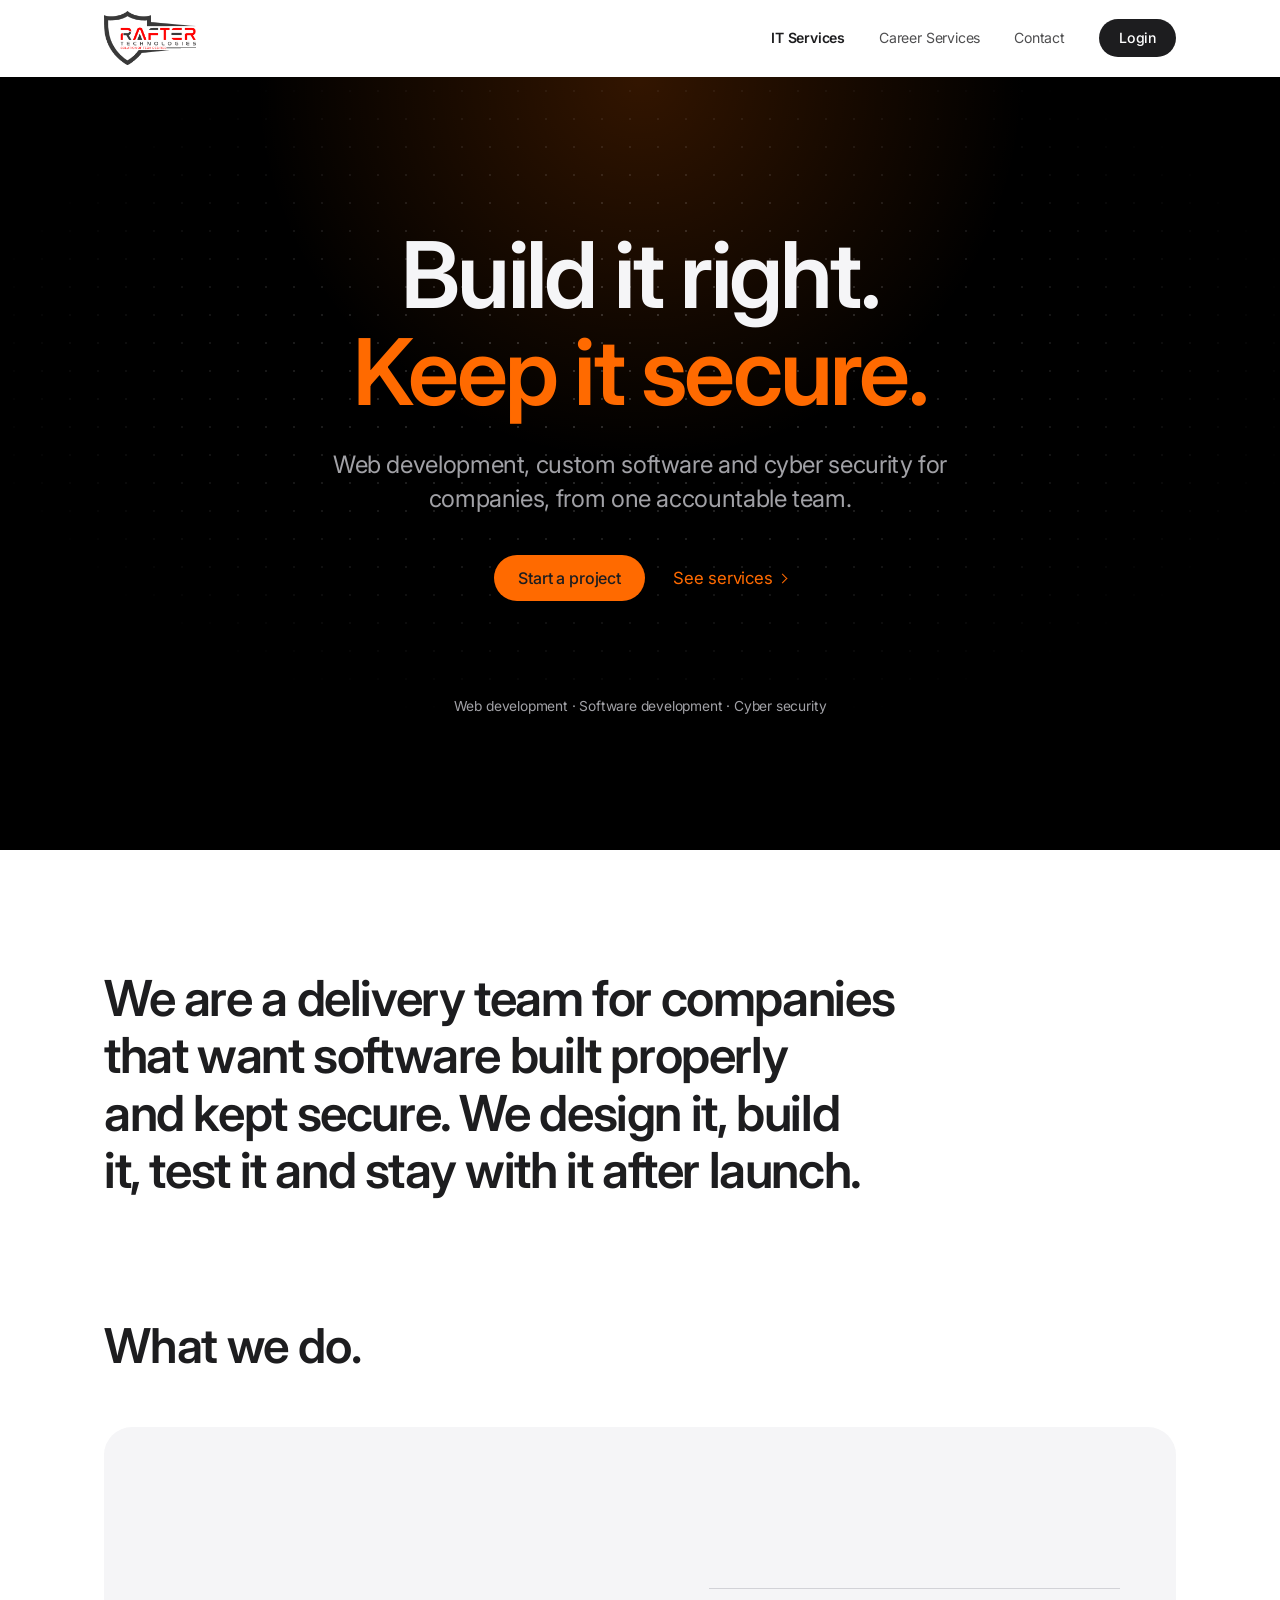
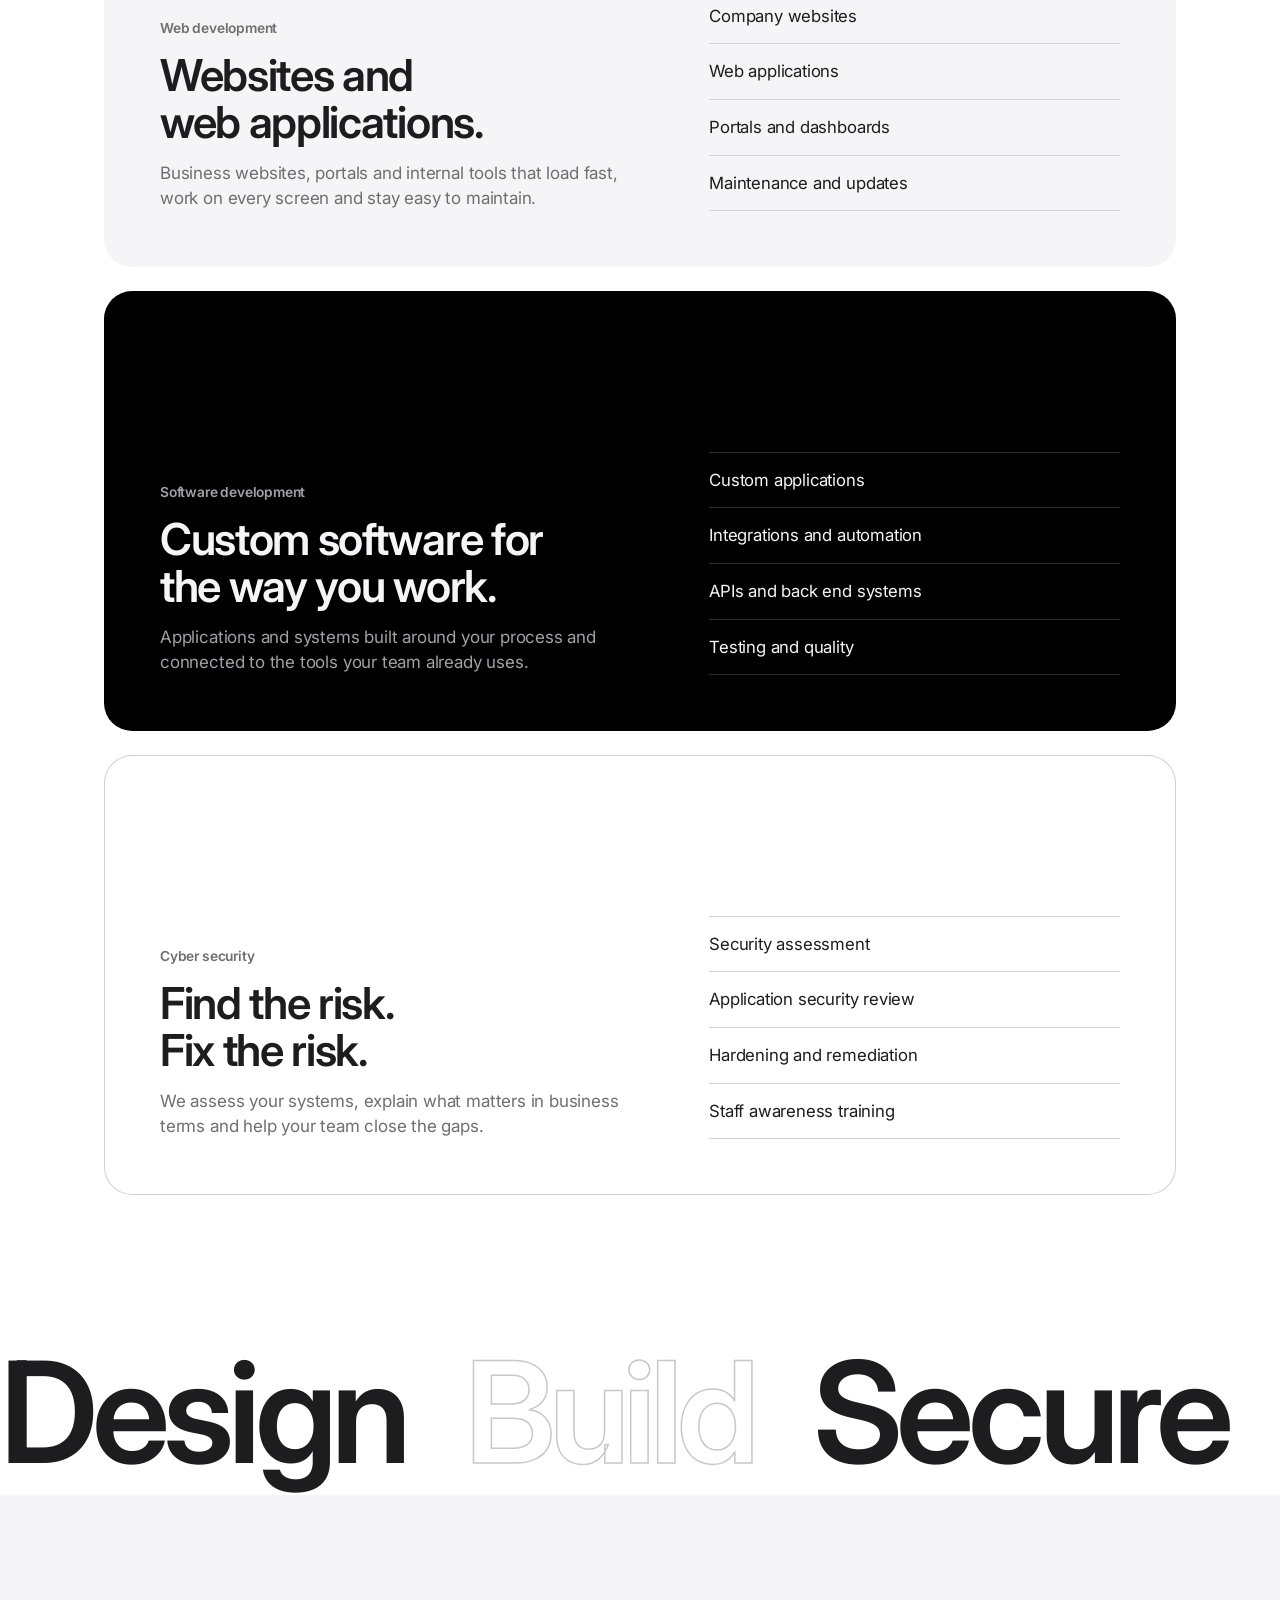
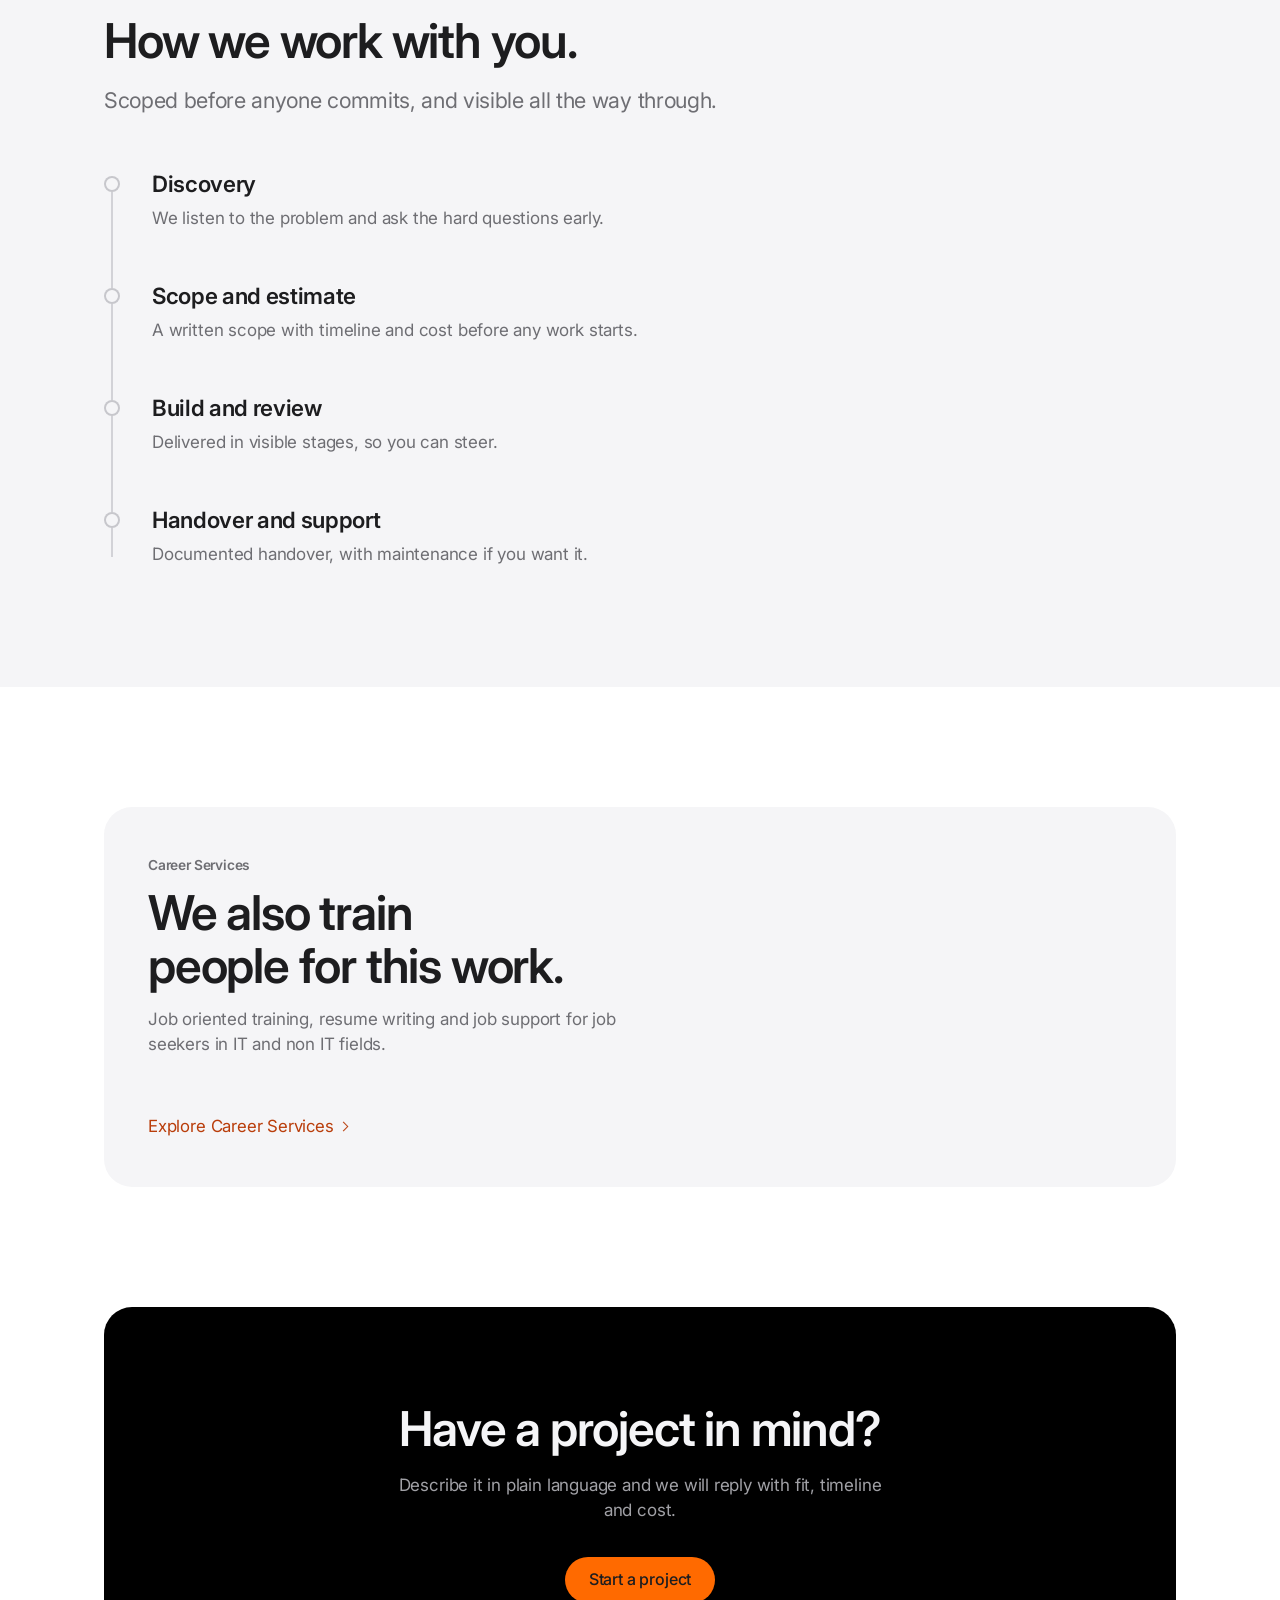
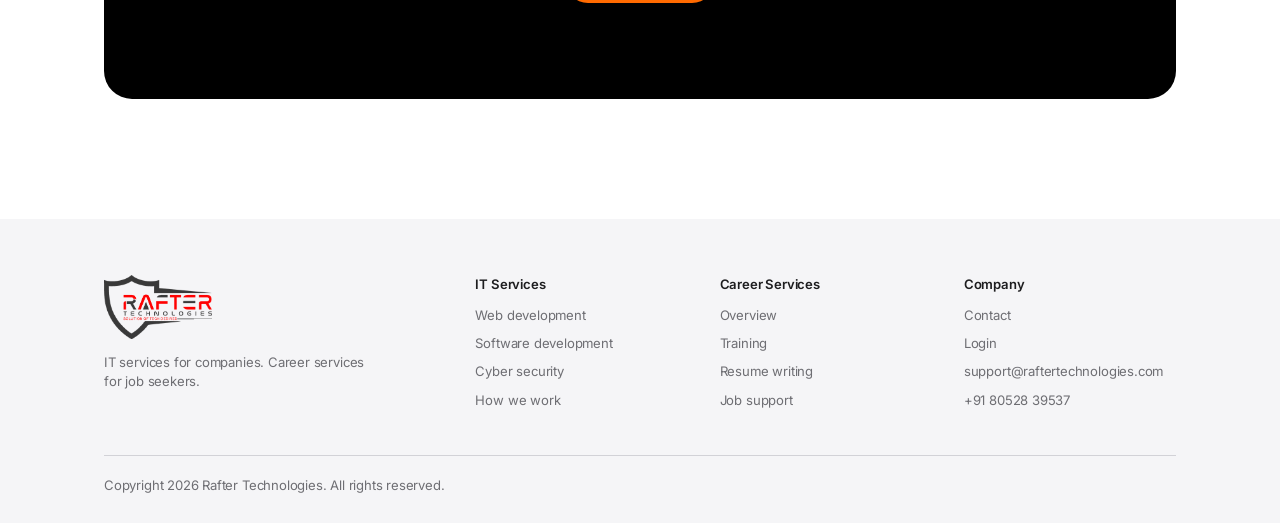
==== commit ecc267ce: "Lead with IT services, add Career Services section, login and logo Structure. The site now has two s" ====
--- a/website/index.html
+++ b/website/index.html
@@ -3,8 +3,9 @@
 <head>
 <meta charset="utf-8">
 <meta name="viewport" content="width=device-width, initial-scale=1">
-<title>Rafter Technologies | Job Oriented Training, Resume and IT Services</title>
-<meta name="description" content="Rafter Technologies gives one to one, project based training for IT and non IT roles, with ATS friendly resume writing, job support and IT services for companies.">
+<title>Rafter Technologies | Web Development, Software and Cyber Security</title>
+<meta name="description" content="Rafter Technologies builds and secures software for companies: web development, custom software and cyber security. Career services for job seekers too.">
+<link rel="icon" type="image/png" href="assets/img/favicon.png">
 <link rel="preconnect" href="https://fonts.googleapis.com">
 <link rel="preconnect" href="https://fonts.gstatic.com" crossorigin>
 <link rel="stylesheet" href="assets/css/styles.css">
@@ -14,130 +15,116 @@
 <a class="skiplink" href="#main">Skip to main content</a>
 
 <header class="masthead">
-  <div class="wrap">
-    <a class="brand" href="index.html">
-      <svg class="mark" viewBox="0 0 32 32" fill="none" aria-hidden="true"><path d="M2 27 16 5l14 22" stroke="#ff6a00" stroke-width="3.6" stroke-linecap="round" stroke-linejoin="round"/><path d="M8.4 27 16 15l7.6 12" stroke="#1d1d1f" stroke-width="3.6" stroke-linecap="round" stroke-linejoin="round"/></svg>
-      <span>Rafter</span>
-    </a>
+  <div class="wrap bar">
+    <a class="brand" href="index.html"><img src="assets/img/logo.png" alt="Rafter Technologies" width="339" height="200"></a>
     <button class="navtoggle" type="button" aria-expanded="false" aria-controls="sitenav">
       <span class="visually_hidden">Open menu</span>
       <svg width="20" height="20" viewBox="0 0 24 24" fill="none" aria-hidden="true"><path d="M4 8h16M4 16h16" stroke="currentColor" stroke-width="1.6" stroke-linecap="round"/></svg>
     </button>
     <nav class="nav" id="sitenav" aria-label="Main">
-      <a href="training.html">Training</a>
-      <a href="resume.html">Resume and Support</a>
-      <a href="services.html">IT Services</a>
-      <a href="contact.html" class="pill">Contact</a>
+      <a href="index.html" aria-current="page">IT Services</a>
+      <a href="career.html">Career Services</a>
+      <a href="contact.html">Contact</a>
+      <a class="pill" href="https://sites.google.com/view/rafter-technologies-outsource/full-page-embed?hl=en-IN" target="_blank" rel="noopener">Login<span class="visually_hidden"> (opens in a new tab)</span></a>
     </nav>
   </div>
 </header>
 
 <main id="main">
 
-  <section class="hero dark">
+  <section class="hero dark shrink">
     <div class="wrap">
-      <h1 class="enter">Learn the work.<br><em>Get the job.</em></h1>
-      <p class="sub enter">One to one, project based training for IT and core engineering roles. Resume writing and job support when you need them.</p>
+      <h1><span class="ln"><span>Build it right.</span></span><span class="ln"><span><em>Keep it secure.</em></span></span></h1>
+      <p class="sub enter">Web development, custom software and cyber security for companies, from one accountable team.</p>
       <div class="actions enter">
-        <a class="btn" href="contact.html">Talk to us</a>
-        <a class="more" href="training.html">Explore training</a>
+        <a class="btn" href="contact.html">Start a project</a>
+        <a class="more" href="#services">See services</a>
       </div>
-      <p class="fields enter">Software · Cyber Security · Cloud and DevOps · Testing · Data · Electrical · Mechanical</p>
+      <p class="fields enter">Web development · Software development · Cyber security</p>
     </div>
   </section>
 
   <section class="section">
     <div class="wrap">
-      <div class="head center reveal">
-        <h2>Four ways we help.</h2>
-        <p class="sub">From the first lesson to the first months in the role.</p>
+      <p class="statement" data_words>We are a delivery team for companies that want software built properly and kept secure. We design it, build it, test it and stay with it after launch.</p>
+    </div>
+  </section>
+
+  <section class="section flush" id="services">
+    <div class="wrap">
+      <div class="head reveal">
+        <h2>What we do.</h2>
       </div>
-
-      <div class="tiles stagger">
-        <article class="tile wide dark">
-          <span class="label">Training</span>
-          <h3>Real projects, one to one.</h3>
-          <p>You work on live projects the way an industry team runs them, with a trainer who works only with you.</p>
-          <a class="more" href="training.html">Explore training</a>
+      <div class="stack">
+        <article class="card " style="--i:0">
+          <div>
+            <span class="label">Web development</span>
+            <h3>Websites and web applications.</h3>
+            <p>Business websites, portals and internal tools that load fast, work on every screen and stay easy to maintain.</p>
+          </div>
+          <ul><li>Company websites</li><li>Web applications</li><li>Portals and dashboards</li><li>Maintenance and updates</li></ul>
         </article>
-        <article class="tile">
-          <span class="label">Resume</span>
-          <h3>An ATS friendly resume.</h3>
-          <p>Written to pass screening software and to read well to the recruiter who opens it.</p>
-          <a class="more" href="resume.html">See resume writing</a>
+        <article class="card dark glow" style="--i:1">
+          <div>
+            <span class="label">Software development</span>
+            <h3>Custom software for the way you work.</h3>
+            <p>Applications and systems built around your process and connected to the tools your team already uses.</p>
+          </div>
+          <ul><li>Custom applications</li><li>Integrations and automation</li><li>APIs and back end systems</li><li>Testing and quality</li></ul>
         </article>
-        <article class="tile">
-          <span class="label">Job support</span>
-          <h3>Help after you join.</h3>
-          <p>Guidance on real tasks while you settle into a new role.</p>
-          <a class="more" href="resume.html#support">See job support</a>
-        </article>
-        <article class="tile wide">
-          <span class="label">For companies</span>
-          <h3>Web, software and cyber security.</h3>
-          <p>Our delivery team builds and secures products for businesses.</p>
-          <a class="more" href="services.html">See IT services</a>
+        <article class="card line" style="--i:2">
+          <div>
+            <span class="label">Cyber security</span>
+            <h3>Find the risk. Fix the risk.</h3>
+            <p>We assess your systems, explain what matters in business terms and help your team close the gaps.</p>
+          </div>
+          <ul><li>Security assessment</li><li>Application security review</li><li>Hardening and remediation</li><li>Staff awareness training</li></ul>
         </article>
       </div>
     </div>
   </section>
 
-  <section class="section mist">
+  <div class="band" aria-hidden="true">
+    <div class="line"><span class="solid">Design</span><span>Build</span><span class="solid">Secure</span><span>Support</span><span class="solid">Design</span><span>Build</span><span class="solid">Secure</span><span>Support</span></div>
+  </div>
+
+  <section class="section mist" id="process">
     <div class="wrap">
       <div class="head reveal">
-        <h2>Experience, before the first job.</h2>
-        <p class="sub">Most freshers know the subject and have never seen the work. Our training closes that gap.</p>
+        <h2>How we work with you.</h2>
+        <p class="sub">Scoped before anyone commits, and visible all the way through.</p>
       </div>
-      <div class="points stagger">
-          <div><h3>Project based</h3><p>You get requirements and a deadline, deliver the work, and have it reviewed. The same loop a real team follows.</p></div>
-          <div><h3>One to one</h3><p>Every session is you and your trainer. The pace follows your understanding, and you can ask anything twice.</p></div>
-          <div><h3>How industry works</h3><p>Standups, documentation, version control and reporting. The habits a new joiner is expected to have.</p></div>
-        </div>
+      <div class="steps">
+        <span class="fill" aria-hidden="true"></span>
+        <ol>
+          <li><h3>Discovery</h3><p>We listen to the problem and ask the hard questions early.</p></li>
+          <li><h3>Scope and estimate</h3><p>A written scope with timeline and cost before any work starts.</p></li>
+          <li><h3>Build and review</h3><p>Delivered in visible stages, so you can steer.</p></li>
+          <li><h3>Handover and support</h3><p>Documented handover, with maintenance if you want it.</p></li>
+        </ol>
+      </div>
     </div>
   </section>
 
   <section class="section">
     <div class="wrap">
-      <div class="head reveal">
-        <h2>IT and non IT.</h2>
-        <p class="sub">Separate tracks for separate fields, each taught by someone who has done the job.</p>
-      </div>
-
-      <div class="pair">
-        <div class="reveal">
-          <h3 class="group">Information technology</h3>
-          <div class="rows">
-          <div><h3>Software and web development</h3><p>Front end, back end, full stack and databases</p></div>
-          <div><h3>Cyber security</h3><p>Security operations, assessment and defence</p></div>
-          <div><h3>Cloud and DevOps</h3><p>Deployment, pipelines and monitoring</p></div>
-          <div><h3>Testing</h3><p>Manual and automation testing on live builds</p></div>
-          <div><h3>Data and analytics</h3><p>Reporting, dashboards and real datasets</p></div>
-        </div>
-        </div>
-        <div class="reveal">
-          <h3 class="group">Core engineering and non IT</h3>
-          <div class="rows">
-          <div><h3>Electrical engineering</h3><p>Design practice, drawings and standards</p></div>
-          <div><h3>Mechanical engineering</h3><p>Design, drafting and production flow</p></div>
-          <div><h3>Design and drafting</h3><p>Industry tools and drawing standards</p></div>
-          <div><h3>Operations and support</h3><p>Process, coordination and reporting</p></div>
-          <div><h3>Another field</h3><p>Tell us yours and we will say honestly whether we can train it</p></div>
-        </div>
-        </div>
-      </div>
-
-      <div class="actions reveal" style="margin-top:40px">
-        <a class="more" href="training.html">See all training tracks</a>
+      <div class="tiles stagger">
+        <article class="tile wide">
+          <span class="label">Career Services</span>
+          <h3>We also train people for this work.</h3>
+          <p>Job oriented training, resume writing and job support for job seekers in IT and non IT fields.</p>
+          <a class="more" href="career.html">Explore Career Services</a>
+        </article>
       </div>
     </div>
   </section>
 
   <section class="section flush">
     <div class="wrap">
-      <div class="closing reveal">
-        <h2>Tell us the role you want.</h2>
-        <p>We will tell you what it takes to get there.</p>
-        <div class="actions"><a class="btn" href="contact.html">Talk to us</a></div>
+      <div class="closing glow reveal">
+        <h2>Have a project in mind?</h2>
+        <p>Describe it in plain language and we will reply with fit, timeline and cost.</p>
+        <div class="actions"><a class="btn" href="contact.html">Start a project</a></div>
       </div>
     </div>
   </section>
@@ -148,34 +135,32 @@
   <div class="wrap">
     <div class="cols">
       <div class="about">
-        <a class="brand" href="index.html">
-          <svg class="mark" viewBox="0 0 32 32" fill="none" aria-hidden="true"><path d="M2 27 16 5l14 22" stroke="#ff6a00" stroke-width="3.6" stroke-linecap="round" stroke-linejoin="round"/><path d="M8.4 27 16 15l7.6 12" stroke="#1d1d1f" stroke-width="3.6" stroke-linecap="round" stroke-linejoin="round"/></svg>
-          <span>Rafter</span>
-        </a>
-        <p>Job oriented training, resume writing, job support and IT services.</p>
+        <a class="brand" href="index.html"><img src="assets/img/logo.png" alt="Rafter Technologies" width="339" height="200"></a>
+        <p>IT services for companies. Career services for job seekers.</p>
       </div>
       <div>
-        <h4>Training</h4>
+        <h4>IT Services</h4>
         <ul>
-          <li><a href="training.html">All tracks</a></li>
-          <li><a href="training.html#it">IT tracks</a></li>
-          <li><a href="training.html#core">Engineering tracks</a></li>
-          <li><a href="training.html#method">How it works</a></li>
+          <li><a href="index.html#services">Web development</a></li>
+          <li><a href="index.html#services">Software development</a></li>
+          <li><a href="index.html#services">Cyber security</a></li>
+          <li><a href="index.html#process">How we work</a></li>
         </ul>
       </div>
       <div>
-        <h4>Career</h4>
+        <h4>Career Services</h4>
         <ul>
+          <li><a href="career.html">Overview</a></li>
+          <li><a href="training.html">Training</a></li>
           <li><a href="resume.html">Resume writing</a></li>
-          <li><a href="resume.html#interview">Interview preparation</a></li>
           <li><a href="resume.html#support">Job support</a></li>
         </ul>
       </div>
       <div>
         <h4>Company</h4>
         <ul>
-          <li><a href="services.html">IT services</a></li>
           <li><a href="contact.html">Contact</a></li>
+          <li><a href="https://sites.google.com/view/rafter-technologies-outsource/full-page-embed?hl=en-IN" target="_blank" rel="noopener">Login</a></li>
           <li><a href="mailto:support@raftertechnologies.com">support@raftertechnologies.com</a></li>
           <li><a href="tel:+918052839537">+91 80528 39537</a></li>
         </ul>
--- a/website/assets/css/styles.css
+++ b/website/assets/css/styles.css
@@ -31,9 +31,11 @@
   --font: -apple-system, BlinkMacSystemFont, "SF Pro Display", "SF Pro Text",
           "Inter", "Helvetica Neue", Arial, sans-serif;
 
-  --wrap: 1080px;
+  --wrap: 1120px;
+  --header-h: 76px;
   --radius: 28px;
   --ease: cubic-bezier(0.25, 0.1, 0.25, 1);
+  --out: cubic-bezier(0.16, 1, 0.3, 1);
 }
 
 *, *::before, *::after { box-sizing: border-box; }
@@ -137,58 +139,56 @@
 .muted { color: var(--grey); }
 .section.black .muted { color: var(--grey-on-dark); }
 
-/* ---------- Header ---------- */
+/* ---------- Header ----------
+   The blur lives on a pseudo element. A backdrop filter on the header itself
+   would make it the containing block for the fixed mobile menu, which then
+   collapses to the height of the header instead of filling the screen. */
 
 .masthead {
   position: sticky;
   top: 0;
   z-index: 100;
-  background: rgba(255, 255, 255, 0.82);
+  border-bottom: 1px solid transparent;
+  transition: border-color 240ms var(--ease);
+}
+
+.masthead::before {
+  content: "";
+  position: absolute;
+  inset: 0;
+  z-index: -1;
+  background: rgba(255, 255, 255, 0.86);
   -webkit-backdrop-filter: saturate(180%) blur(20px);
   backdrop-filter: saturate(180%) blur(20px);
-  border-bottom: 1px solid transparent;
-  transition: border-color 240ms var(--ease);
 }
 
 .masthead.stuck { border-bottom-color: rgba(0, 0, 0, 0.1); }
 
-.masthead .wrap {
+.masthead .bar {
   display: flex;
   align-items: center;
   justify-content: space-between;
-  min-height: 52px;
+  min-height: var(--header-h);
   gap: 24px;
 }
 
-.brand {
-  display: inline-flex;
-  align-items: center;
-  gap: 8px;
-  font-weight: 600;
-  font-size: 1.05rem;
-  letter-spacing: -0.02em;
+.brand { display: inline-flex; align-items: center; text-decoration: none; }
+.brand img { display: block; height: 54px; width: auto; }
+
+.nav { display: flex; align-items: center; gap: 34px; }
+
+.nav a {
+  font-size: 0.88rem;
+  color: var(--ink);
+  opacity: 0.78;
   text-decoration: none;
-  color: var(--ink);
-}
-
-.brand .mark { width: 22px; height: 22px; flex: 0 0 22px; }
-
-.nav { display: flex; align-items: center; gap: 30px; }
-
-.nav a {
-  font-size: 0.82rem;
-  letter-spacing: -0.005em;
-  color: var(--ink);
-  opacity: 0.8;
-  text-decoration: none;
-  padding: 8px 0;
+  padding: 10px 0;
   transition: opacity 200ms var(--ease);
   white-space: nowrap;
 }
 
 .nav a:hover,
 .nav a[aria-current="page"] { opacity: 1; }
-
 .nav a[aria-current="page"] { font-weight: 600; }
 
 .nav a.pill {
@@ -196,7 +196,7 @@
   font-weight: 500;
   background: var(--ink);
   color: var(--white);
-  padding: 7px 15px;
+  padding: 9px 20px;
   border-radius: 980px;
   transition: background 200ms var(--ease);
 }
@@ -221,12 +221,16 @@
   .navtoggle { display: inline-flex; }
   .nav {
     position: fixed;
-    inset: 52px 0 0 0;
+    top: var(--header-h);
+    left: 0;
+    right: 0;
+    height: calc(100dvh - var(--header-h));
+    z-index: 2;
     background: var(--white);
     flex-direction: column;
     align-items: stretch;
     gap: 0;
-    padding: 20px 24px 40px;
+    padding: 12px 24px 40px;
     overflow-y: auto;
   }
   .nav[hidden] { display: none; }
@@ -235,7 +239,7 @@
     font-weight: 600;
     letter-spacing: -0.02em;
     opacity: 1;
-    padding: 14px 0;
+    padding: 16px 0;
     border-bottom: 1px solid var(--hairline);
   }
   .nav a.pill {
@@ -246,6 +250,39 @@
     padding: 15px;
   }
 }
+
+/* Section navigation, shown on the Career Services pages */
+
+.localnav { border-top: 1px solid rgba(0, 0, 0, 0.08); }
+.localnav[hidden] { display: none; }
+
+.localnav .wrap {
+  display: flex;
+  align-items: center;
+  justify-content: space-between;
+  gap: 24px;
+  min-height: 48px;
+}
+
+.localnav .title { font-size: 1rem; font-weight: 600; letter-spacing: -0.02em; white-space: nowrap; }
+
+.localnav .links { display: flex; gap: 26px; overflow-x: auto; scrollbar-width: none; }
+.localnav .links::-webkit-scrollbar { display: none; }
+
+.localnav a {
+  font-size: 0.8rem;
+  color: var(--ink);
+  opacity: 0.74;
+  text-decoration: none;
+  white-space: nowrap;
+  padding: 14px 0;
+}
+
+.localnav a:hover,
+.localnav a[aria-current="page"] { opacity: 1; }
+.localnav a[aria-current="page"] { font-weight: 600; }
+
+@media (max-width: 560px) { .localnav .title { display: none; } }
 
 /* ---------- Buttons and links ---------- */
 
@@ -314,40 +351,79 @@
 /* ---------- Hero ---------- */
 
 .hero {
-  padding: 120px 0 110px;
+  position: relative;
+  padding: 150px 0 130px;
   text-align: center;
-}
-
-.hero.dark { background: var(--black); color: var(--mist); }
-
-.hero .wrap { max-width: 900px; }
-
+  overflow: clip;
+}
+
+.hero .wrap { position: relative; z-index: 1; max-width: 960px; }
+
+.hero h1 { font-size: clamp(2.8rem, 8.4vw, 5.75rem); }
 .hero h1 em { font-style: normal; color: var(--accent-text); }
 .hero.dark h1 em { color: var(--accent); }
 
+/* Each headline line sits in its own mask so it can rise into place. */
+.ln { display: block; overflow: hidden; padding-bottom: 0.12em; margin-bottom: -0.12em; }
+.ln > span { display: block; }
+
 .hero .sub {
   max-width: 640px;
-  margin: 26px auto 0;
+  margin: 28px auto 0;
   font-size: clamp(1.2rem, 2.3vw, 1.5rem);
 }
 
-.hero.dark .sub { color: var(--grey-on-dark); }
-
-.hero .actions { margin-top: 38px; justify-content: center; }
+.hero .actions { margin-top: 40px; justify-content: center; }
 
 .hero .fields {
-  margin: 84px auto 0;
+  margin: 92px auto 0;
   max-width: 700px;
   font-size: 0.86rem;
   line-height: 1.9;
-  color: var(--grey-on-dark);
-}
-
-.hero.small { padding: 96px 0 72px; }
+}
+
+.hero.dark { background: var(--black); color: var(--mist); }
+.hero.dark .sub, .hero.dark .fields { color: var(--grey-on-dark); }
+
+.hero.soft { background: var(--mist); }
+.hero.soft .fields { color: var(--grey); }
+
+/* A fine dot grid and one soft light that follows the pointer. The only
+   place the accent is used as a wash, and it is kept faint. */
+.hero.dark::before,
+.hero.dark::after {
+  content: "";
+  position: absolute;
+  inset: 0;
+  pointer-events: none;
+}
+
+.hero.dark::before {
+  background: radial-gradient(620px circle at var(--mx, 50%) var(--my, 0%),
+              rgba(255, 106, 0, 0.2), transparent 62%);
+}
+
+.hero.dark::after {
+  background-image: radial-gradient(rgba(255, 255, 255, 0.16) 1px, transparent 1px);
+  background-size: 28px 28px;
+  -webkit-mask-image: radial-gradient(ellipse 70% 62% at 50% 38%, #000 18%, transparent 76%);
+  mask-image: radial-gradient(ellipse 70% 62% at 50% 38%, #000 18%, transparent 76%);
+}
+
+/* As the page scrolls the hero eases back into a rounded card. */
+.hero.shrink {
+  transform: scale(calc(1 - var(--p, 0) * 0.07));
+  border-radius: calc(var(--p, 0) * 40px);
+  transform-origin: 50% 100%;
+}
+
+.hero.shrink .wrap { opacity: calc(1 - var(--p, 0) * 1.15); }
+
+.hero.small { padding: 104px 0 76px; }
 
 @media (max-width: 720px) {
-  .hero { padding: 84px 0 76px; }
-  .hero .fields { margin-top: 60px; }
+  .hero { padding: 96px 0 84px; }
+  .hero .fields { margin-top: 64px; }
   .hero.small { padding: 68px 0 48px; }
 }
 
@@ -659,7 +735,8 @@
   padding-bottom: 36px;
 }
 
-.foot .brand { margin-bottom: 12px; }
+.foot .brand { margin-bottom: 14px; }
+.foot .brand img { height: 64px; }
 .foot .about p { max-width: 34ch; }
 
 .foot h4 {
@@ -678,6 +755,154 @@
 
 @media (max-width: 820px) { .foot .cols { grid-template-columns: repeat(2, 1fr); } }
 @media (max-width: 480px) { .foot .cols { grid-template-columns: 1fr; } }
+
+/* ---------- Statement ---------- */
+
+.statement {
+  max-width: 940px;
+  font-size: clamp(1.75rem, 4.2vw, 3.1rem);
+  line-height: 1.16;
+  letter-spacing: -0.028em;
+  font-weight: 600;
+  text-wrap: balance;
+}
+
+/* ---------- Stacked service cards ---------- */
+
+.stack { display: grid; gap: 24px; }
+
+.stack .card {
+  display: grid;
+  grid-template-columns: minmax(0, 6fr) minmax(0, 5fr);
+  gap: 56px;
+  align-items: end;
+  min-height: 440px;
+  padding: 56px;
+  border-radius: var(--radius);
+  background: var(--mist);
+  transform-origin: 50% 0;
+}
+
+.stack .card.dark { background: var(--black); color: var(--mist); }
+.stack .card.line { background: var(--white); box-shadow: inset 0 0 0 1px var(--hairline); }
+
+.stack .label { display: block; font-size: 0.86rem; font-weight: 600; color: var(--grey); margin-bottom: 14px; }
+.stack .card.dark .label { color: var(--grey-on-dark); }
+
+.stack h3 { font-size: clamp(1.9rem, 3.6vw, 2.75rem); line-height: 1.06; letter-spacing: -0.03em; max-width: 14ch; }
+.stack p { margin-top: 16px; color: var(--grey); max-width: 44ch; }
+.stack .card.dark p { color: var(--grey-on-dark); }
+
+.stack ul { list-style: none; margin: 0; padding: 0; border-top: 1px solid var(--hairline); }
+.stack li { padding: 15px 0; border-bottom: 1px solid var(--hairline); font-size: 1.05rem; }
+.stack .card.dark ul, .stack .card.dark li { border-color: var(--hairline-dark); }
+
+/* Sticky stacking only where a card comfortably fits on screen. */
+@media (min-width: 900px) and (min-height: 700px) {
+  .stack .card { position: sticky; top: calc(var(--header-h) + 28px + var(--i, 0) * 20px); }
+}
+
+@media (max-width: 899px) {
+  .stack .card { grid-template-columns: 1fr; gap: 32px; min-height: 0; padding: 40px 28px; border-radius: 22px; }
+}
+
+/* ---------- Scroll band ---------- */
+
+.band { overflow: clip; padding: 24px 0 8px; }
+
+.band .line {
+  display: flex;
+  gap: 0.42em;
+  width: max-content;
+  white-space: nowrap;
+  font-size: clamp(3.4rem, 11vw, 9rem);
+  font-weight: 600;
+  letter-spacing: -0.045em;
+  line-height: 1.05;
+  color: var(--hairline);
+  transform: translate3d(calc(var(--p, 0) * -32%), 0, 0);
+}
+
+.band .solid { color: var(--ink); }
+
+@supports (-webkit-text-stroke: 1px black) {
+  .band .line span:not(.solid) { color: transparent; -webkit-text-stroke: 1.5px #c7c7cc; }
+}
+
+/* ---------- Process ---------- */
+
+.steps { position: relative; max-width: 760px; padding-left: 48px; }
+
+.steps::before,
+.steps .fill {
+  content: "";
+  position: absolute;
+  left: 7px;
+  top: 10px;
+  bottom: 10px;
+  width: 2px;
+}
+
+.steps::before { background: var(--hairline); }
+
+.steps .fill {
+  background: var(--accent);
+  transform-origin: 50% 0;
+  transform: scaleY(var(--p, 0));
+}
+
+.steps ol { list-style: none; margin: 0; padding: 0; }
+.steps li { position: relative; padding-bottom: 52px; }
+.steps li:last-child { padding-bottom: 0; }
+
+.steps li::before {
+  content: "";
+  position: absolute;
+  left: -48px;
+  top: 5px;
+  width: 16px;
+  height: 16px;
+  border-radius: 50%;
+  background: var(--mist);
+  box-shadow: inset 0 0 0 2px #c7c7cc;
+  transition: box-shadow 300ms var(--ease);
+}
+
+.steps li.on::before { box-shadow: inset 0 0 0 8px var(--accent); }
+
+.steps h3 { font-size: 1.4rem; margin-bottom: 8px; }
+.steps p { color: var(--grey); max-width: 52ch; }
+
+/* ---------- Pointer light on dark surfaces ---------- */
+
+.glow { position: relative; overflow: hidden; }
+
+.glow::before {
+  content: "";
+  position: absolute;
+  inset: 0;
+  pointer-events: none;
+  opacity: 0;
+  transition: opacity 400ms var(--ease);
+  background: radial-gradient(460px circle at var(--mx, 50%) var(--my, 50%),
+              rgba(255, 255, 255, 0.11), transparent 60%);
+}
+
+.glow:hover::before { opacity: 1; }
+
+/* ---------- Reading progress ---------- */
+
+.progress {
+  position: fixed;
+  top: 0;
+  left: 0;
+  right: 0;
+  height: 2px;
+  z-index: 150;
+  background: var(--accent);
+  transform-origin: 0 50%;
+  transform: scaleX(var(--p, 0));
+}
 
 /* ---------- Preview build only ---------- */
 
@@ -693,40 +918,49 @@
 
 /* ==========================================================================
    Motion
-   Deliberately quiet: content settles into place once, and nothing loops.
-   All of it sits behind .js_anim, which the script adds only when JavaScript
-   runs and the visitor has not asked for reduced motion. The resting state
-   of a revealed element is invisible, so without that gate a visitor with
-   scripts off or reduced motion on would get a blank page.
+   Three kinds, each used once per view at most:
+     settle   content rises into place the first time it is seen
+     scrub    a few elements track the scroll position directly
+     pointer  a soft light follows the cursor on dark surfaces
+   Every resting state that hides content sits behind .js_anim, which the
+   script adds only when JavaScript runs and the visitor has not asked for
+   reduced motion. Without that gate, scripts off or reduced motion on would
+   leave a blank page.
    ========================================================================== */
 
 .js_anim .reveal,
 .js_anim .stagger > * {
   opacity: 0;
-  transform: translateY(18px);
-  transition: opacity 700ms var(--ease), transform 700ms var(--ease);
+  transform: translateY(28px);
+  transition: opacity 900ms var(--out), transform 900ms var(--out);
 }
 
 .js_anim .reveal.seen,
-.js_anim .stagger.seen > * {
-  opacity: 1;
-  transform: none;
-}
+.js_anim .stagger.seen > * { opacity: 1; transform: none; }
+
+.js_anim .hero .ln > span {
+  transform: translateY(108%);
+  animation: lineup 1000ms var(--out) forwards;
+}
+
+.js_anim .hero .ln:nth-child(2) > span { animation-delay: 110ms; }
 
 .js_anim .hero .enter {
   opacity: 0;
-  transform: translateY(16px);
-  animation: settle 900ms var(--ease) forwards;
-}
-
-.js_anim .hero .enter:nth-child(2) { animation-delay: 90ms; }
-.js_anim .hero .enter:nth-child(3) { animation-delay: 180ms; }
-.js_anim .hero .enter:nth-child(4) { animation-delay: 320ms; }
-
+  transform: translateY(18px);
+  animation: settle 900ms var(--out) 260ms forwards;
+}
+
+.js_anim .hero .enter + .enter { animation-delay: 360ms; }
+.js_anim .hero .enter + .enter + .enter { animation-delay: 520ms; }
+
+@keyframes lineup { to { transform: none; } }
 @keyframes settle { to { opacity: 1; transform: none; } }
 
+.js_anim .statement .w { opacity: 0.16; transition: opacity 320ms var(--ease); }
+.js_anim .statement .w.on { opacity: 1; }
+
 .js_anim .routed:not([hidden]) { animation: pagein 500ms var(--ease); }
-
 @keyframes pagein { from { opacity: 0; } to { opacity: 1; } }
 
 @media (prefers-reduced-motion: reduce) {
@@ -735,7 +969,7 @@
     animation-duration: 0.01ms !important;
     transition-duration: 0.01ms !important;
   }
-  .js_anim .reveal,
-  .js_anim .stagger > *,
-  .js_anim .hero .enter { opacity: 1 !important; transform: none !important; }
-}
+  .hero.shrink { transform: none; border-radius: 0; }
+  .hero.shrink .wrap { opacity: 1; }
+  .band .line { transform: none; }
+}
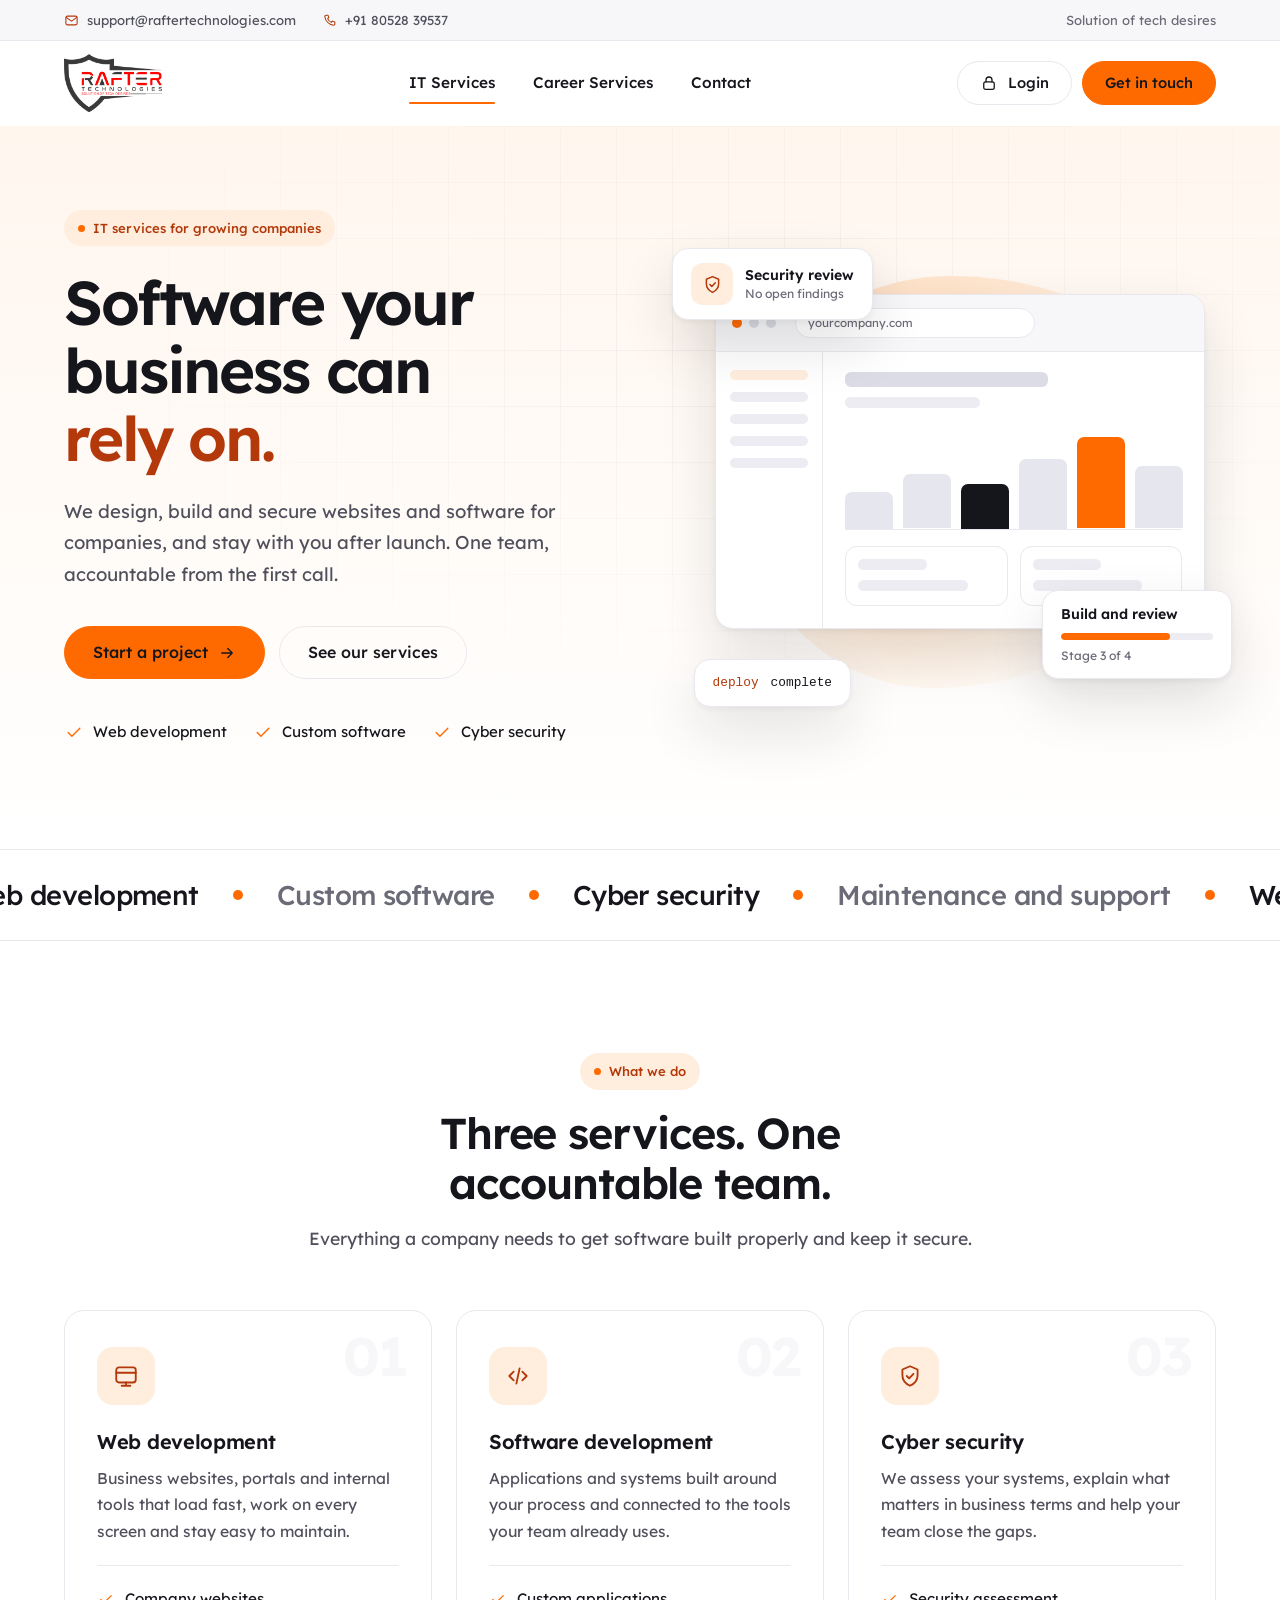
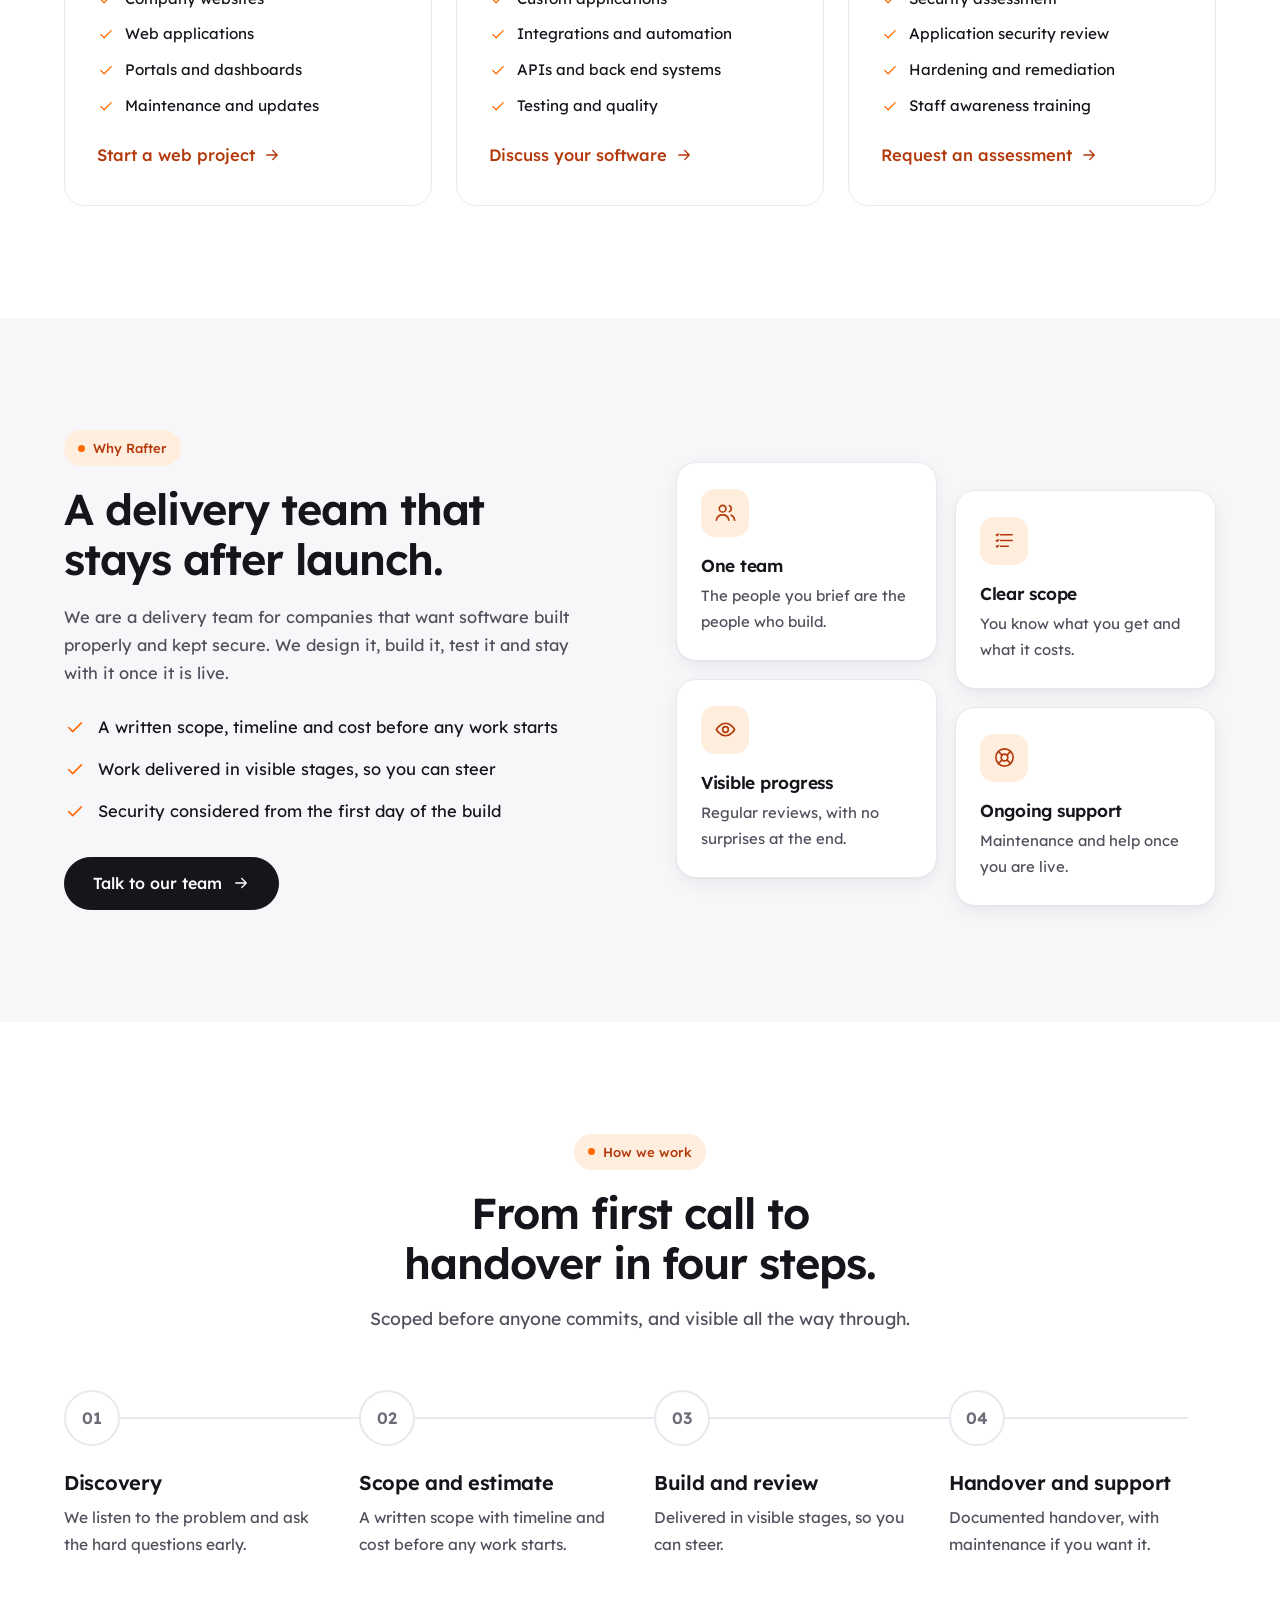
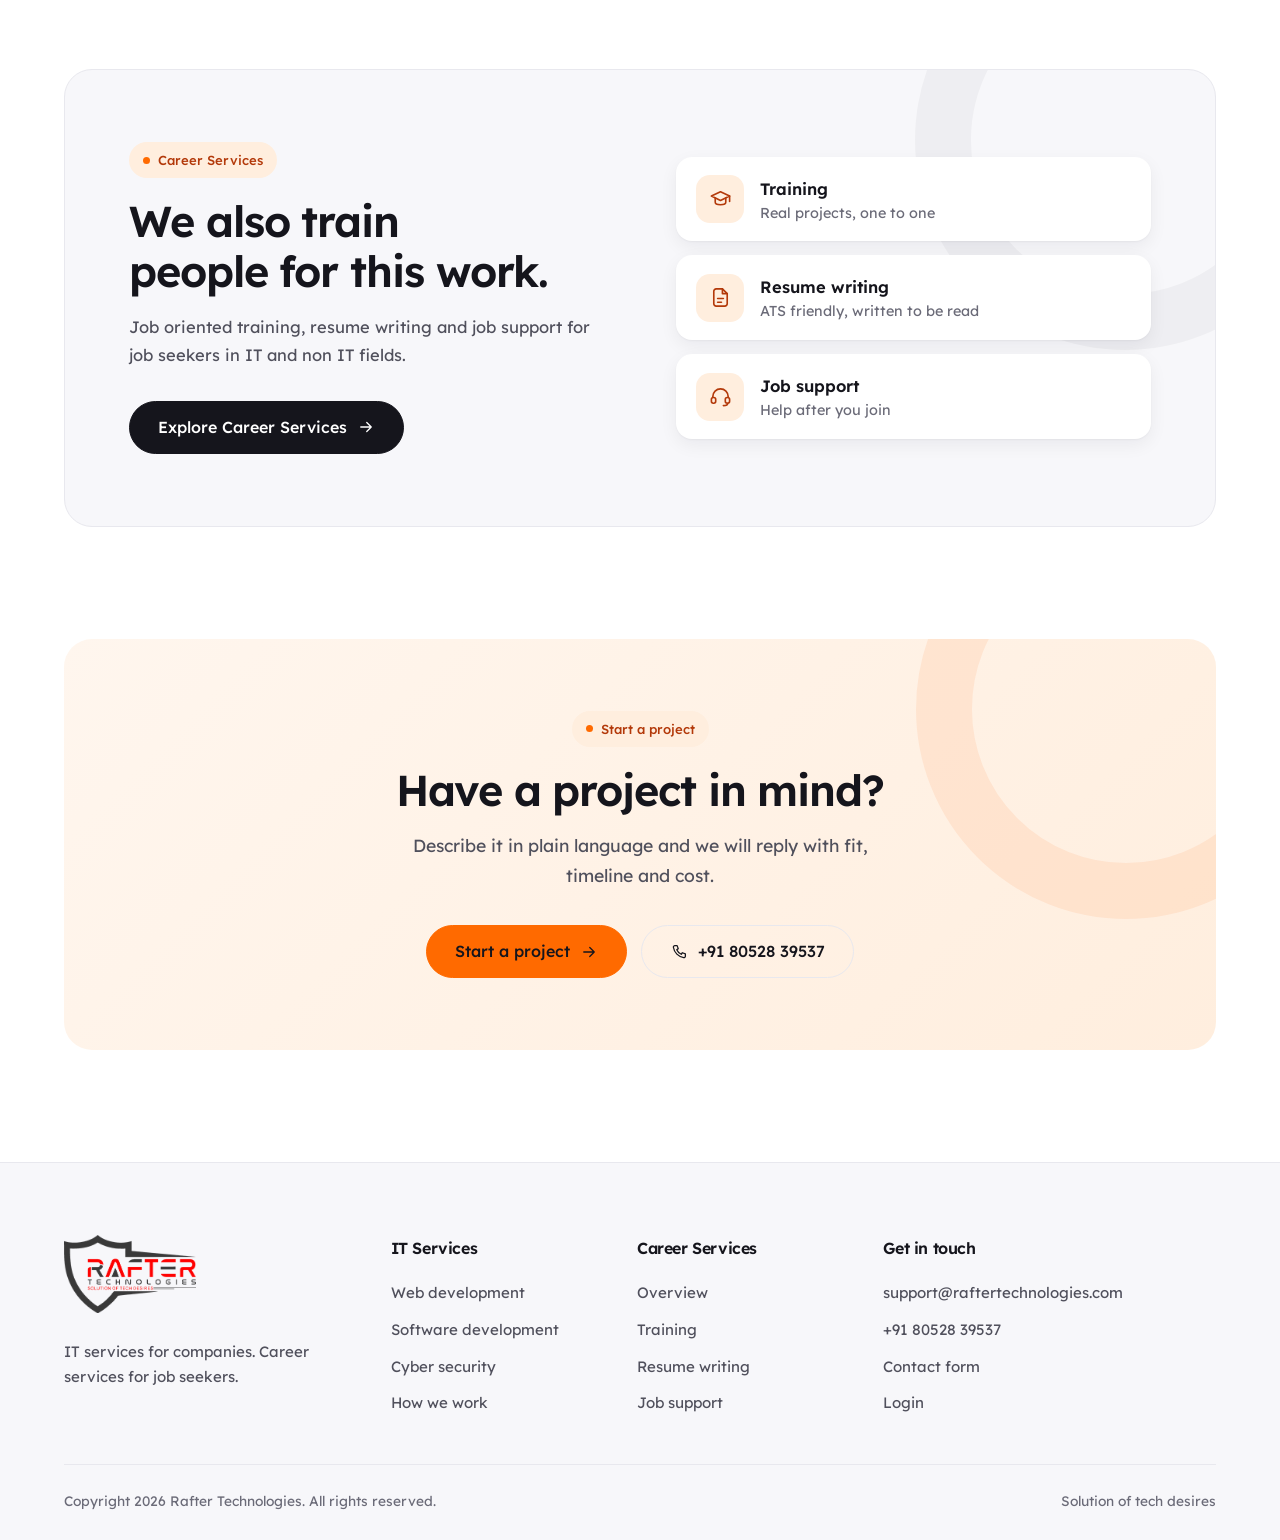
==== commit d4f3c472: "Redesign as a light template style site in Lexend, embed the login Design. The dark, sparse layout i" ====
--- a/website/index.html
+++ b/website/index.html
@@ -6,125 +6,195 @@
 <title>Rafter Technologies | Web Development, Software and Cyber Security</title>
 <meta name="description" content="Rafter Technologies builds and secures software for companies: web development, custom software and cyber security. Career services for job seekers too.">
 <link rel="icon" type="image/png" href="assets/img/favicon.png">
-<link rel="preconnect" href="https://fonts.googleapis.com">
-<link rel="preconnect" href="https://fonts.gstatic.com" crossorigin>
+<link rel="preload" href="assets/fonts/lexend.woff2" as="font" type="font/woff2" crossorigin>
 <link rel="stylesheet" href="assets/css/styles.css">
 </head>
 <body>
 
 <a class="skiplink" href="#main">Skip to main content</a>
+
+<div class="topbar">
+  <div class="wrap">
+    <div class="links">
+      <a href="mailto:support@raftertechnologies.com"><svg class="" viewBox="0 0 24 24" fill="none" stroke="currentColor" stroke-width="1.700" stroke-linecap="round" stroke-linejoin="round" aria-hidden="true"><rect x="3" y="5" width="18" height="14" rx="2.500"/><path d="m3.500 7 8.500 6 8.500-6"/></svg>support@raftertechnologies.com</a>
+      <a href="tel:+918052839537"><svg class="" viewBox="0 0 24 24" fill="none" stroke="currentColor" stroke-width="1.700" stroke-linecap="round" stroke-linejoin="round" aria-hidden="true"><path d="M6.500 3.500h3l1.500 4-2 1.500a12 12 0 0 0 6 6l1.500-2 4 1.500v3a2 2 0 0 1-2.200 2A16.500 16.500 0 0 1 4.500 5.700a2 2 0 0 1 2-2.200z"/></svg>+91 80528 39537</a>
+    </div>
+    <span>Solution of tech desires</span>
+  </div>
+</div>
 
 <header class="masthead">
   <div class="wrap bar">
     <a class="brand" href="index.html"><img src="assets/img/logo.png" alt="Rafter Technologies" width="339" height="200"></a>
     <button class="navtoggle" type="button" aria-expanded="false" aria-controls="sitenav">
       <span class="visually_hidden">Open menu</span>
-      <svg width="20" height="20" viewBox="0 0 24 24" fill="none" aria-hidden="true"><path d="M4 8h16M4 16h16" stroke="currentColor" stroke-width="1.6" stroke-linecap="round"/></svg>
+      <svg width="22" height="22" viewBox="0 0 24 24" fill="none" aria-hidden="true"><path d="M4 7h16M4 12h16M4 17h16" stroke="currentColor" stroke-width="1.800" stroke-linecap="round"/></svg>
     </button>
     <nav class="nav" id="sitenav" aria-label="Main">
-      <a href="index.html" aria-current="page">IT Services</a>
-      <a href="career.html">Career Services</a>
-      <a href="contact.html">Contact</a>
-      <a class="pill" href="https://sites.google.com/view/rafter-technologies-outsource/full-page-embed?hl=en-IN" target="_blank" rel="noopener">Login<span class="visually_hidden"> (opens in a new tab)</span></a>
+      <div class="links">
+        <a href="index.html" aria-current="page">IT Services</a>
+        <a href="career.html">Career Services</a>
+        <a href="contact.html">Contact</a>
+      </div>
+      <div class="btns">
+        <a class="btn ghost small" href="login.html"><svg class="" viewBox="0 0 24 24" fill="none" stroke="currentColor" stroke-width="1.700" stroke-linecap="round" stroke-linejoin="round" aria-hidden="true"><rect x="5" y="10.500" width="14" height="10" rx="2.500"/><path d="M8 10.500V8a4 4 0 0 1 8 0v2.500"/></svg>Login</a>
+        <a class="btn small" href="contact.html">Get in touch</a>
+      </div>
     </nav>
   </div>
 </header>
 
 <main id="main">
 
-  <section class="hero dark shrink">
-    <div class="wrap">
-      <h1><span class="ln"><span>Build it right.</span></span><span class="ln"><span><em>Keep it secure.</em></span></span></h1>
-      <p class="sub enter">Web development, custom software and cyber security for companies, from one accountable team.</p>
-      <div class="actions enter">
-        <a class="btn" href="contact.html">Start a project</a>
-        <a class="more" href="#services">See services</a>
-      </div>
-      <p class="fields enter">Web development · Software development · Cyber security</p>
-    </div>
-  </section>
-
-  <section class="section">
-    <div class="wrap">
-      <p class="statement" data_words>We are a delivery team for companies that want software built properly and kept secure. We design it, build it, test it and stay with it after launch.</p>
-    </div>
-  </section>
-
-  <section class="section flush" id="services">
-    <div class="wrap">
-      <div class="head reveal">
-        <h2>What we do.</h2>
-      </div>
-      <div class="stack">
-        <article class="card " style="--i:0">
-          <div>
-            <span class="label">Web development</span>
-            <h3>Websites and web applications.</h3>
-            <p>Business websites, portals and internal tools that load fast, work on every screen and stay easy to maintain.</p>
+  <section class="hero">
+    <div class="wrap">
+      <div>
+        <span class="chip enter">IT services for growing companies</span>
+        <h1><span class="ln"><span>Software your</span></span><span class="ln"><span>business can</span></span><span class="ln"><span><em>rely on.</em></span></span></h1>
+        <p class="sub enter d2">We design, build and secure websites and software for companies, and stay with you after launch. One team, accountable from the first call.</p>
+        <div class="actions enter d3">
+          <a class="btn" href="contact.html">Start a project<svg class="" viewBox="0 0 24 24" fill="none" stroke="currentColor" stroke-width="1.700" stroke-linecap="round" stroke-linejoin="round" aria-hidden="true"><path d="M5 12h14M13 6l6 6-6 6"/></svg></a>
+          <a class="btn ghost" href="#services">See our services</a>
+        </div>
+        <ul class="ticks enter d3">
+          <li><svg class="" viewBox="0 0 24 24" fill="none" stroke="currentColor" stroke-width="1.700" stroke-linecap="round" stroke-linejoin="round" aria-hidden="true"><path d="m5 12.5 4.5 4.5L19 7.5"/></svg>Web development</li>
+          <li><svg class="" viewBox="0 0 24 24" fill="none" stroke="currentColor" stroke-width="1.700" stroke-linecap="round" stroke-linejoin="round" aria-hidden="true"><path d="m5 12.5 4.5 4.5L19 7.5"/></svg>Custom software</li>
+          <li><svg class="" viewBox="0 0 24 24" fill="none" stroke="currentColor" stroke-width="1.700" stroke-linecap="round" stroke-linejoin="round" aria-hidden="true"><path d="m5 12.5 4.5 4.5L19 7.5"/></svg>Cyber security</li>
+        </ul>
+      </div>
+      <div class="viz" aria-hidden="true">
+        <div class="blob"></div>
+        <div class="win">
+          <div class="winbar"><i></i><i></i><i></i><span class="url">yourcompany.com</span></div>
+          <div class="winbody">
+            <div class="side"><b></b><b></b><b></b><b></b><b></b></div>
+            <div class="main">
+              <div class="sk w60"></div><div class="sk w40"></div>
+              <div class="chart"><span style="--h:38%"></span><span style="--h:56%"></span><span class="ink" style="--h:46%"></span><span style="--h:72%"></span><span class="hot" style="--h:94%"></span><span style="--h:64%"></span></div>
+              <div class="minis"><div><div class="sk w50"></div><div class="sk w80"></div></div><div><div class="sk w50"></div><div class="sk w80"></div></div></div>
+            </div>
           </div>
-          <ul><li>Company websites</li><li>Web applications</li><li>Portals and dashboards</li><li>Maintenance and updates</li></ul>
+        </div>
+        <div class="float fa"><span class="iconbox"><svg class="icon" viewBox="0 0 24 24" fill="none" stroke="currentColor" stroke-width="1.700" stroke-linecap="round" stroke-linejoin="round" aria-hidden="true"><path d="M12 3 5 6v5.5c0 4.3 2.9 7.6 7 9.5 4.1-1.9 7-5.2 7-9.5V6z"/><path d="m9 12 2.2 2.2L15.2 10"/></svg></span><div><strong>Security review</strong><small>No open findings</small></div></div>
+        <div class="float fb"><strong>Build and review</strong><div class="meter"><span></span></div><small>Stage 3 of 4</small></div>
+        <div class="float fc"><span>deploy</span> complete</div>
+      </div>
+    </div>
+  </section>
+
+  <div class="band" aria-hidden="true">
+    <div class="line"><span>Web development</span><i></i><span>Custom software</span><i></i><span>Cyber security</span><i></i><span>Maintenance and support</span><i></i><span>Web development</span><i></i><span>Custom software</span><i></i><span>Cyber security</span><i></i><span>Maintenance and support</span><i></i><span>Web development</span><i></i><span>Custom software</span></div>
+  </div>
+
+  <section class="section" id="services">
+    <div class="wrap">
+      <div class="head center reveal">
+        <span class="chip">What we do</span>
+        <h2>Three services. One accountable team.</h2>
+        <p>Everything a company needs to get software built properly and keep it secure.</p>
+      </div>
+      <div class="cards stagger">
+        <article class="card">
+          <span class="num" aria-hidden="true">01</span>
+          <span class="iconbox"><svg class="icon" viewBox="0 0 24 24" fill="none" stroke="currentColor" stroke-width="1.700" stroke-linecap="round" stroke-linejoin="round" aria-hidden="true"><rect x="3" y="4" width="18" height="14" rx="2.5"/><path d="M3 9h18M8 21h8M12 18v3"/></svg></span>
+          <h3>Web development</h3>
+          <p>Business websites, portals and internal tools that load fast, work on every screen and stay easy to maintain.</p>
+          <ul><li><svg class="" viewBox="0 0 24 24" fill="none" stroke="currentColor" stroke-width="1.700" stroke-linecap="round" stroke-linejoin="round" aria-hidden="true"><path d="m5 12.5 4.5 4.5L19 7.5"/></svg>Company websites</li><li><svg class="" viewBox="0 0 24 24" fill="none" stroke="currentColor" stroke-width="1.700" stroke-linecap="round" stroke-linejoin="round" aria-hidden="true"><path d="m5 12.5 4.5 4.5L19 7.5"/></svg>Web applications</li><li><svg class="" viewBox="0 0 24 24" fill="none" stroke="currentColor" stroke-width="1.700" stroke-linecap="round" stroke-linejoin="round" aria-hidden="true"><path d="m5 12.5 4.5 4.5L19 7.5"/></svg>Portals and dashboards</li><li><svg class="" viewBox="0 0 24 24" fill="none" stroke="currentColor" stroke-width="1.700" stroke-linecap="round" stroke-linejoin="round" aria-hidden="true"><path d="m5 12.5 4.5 4.5L19 7.5"/></svg>Maintenance and updates</li></ul>
+          <a class="more" href="contact.html">Start a web project<svg class="" viewBox="0 0 24 24" fill="none" stroke="currentColor" stroke-width="1.700" stroke-linecap="round" stroke-linejoin="round" aria-hidden="true"><path d="M5 12h14M13 6l6 6-6 6"/></svg></a>
         </article>
-        <article class="card dark glow" style="--i:1">
-          <div>
-            <span class="label">Software development</span>
-            <h3>Custom software for the way you work.</h3>
-            <p>Applications and systems built around your process and connected to the tools your team already uses.</p>
-          </div>
-          <ul><li>Custom applications</li><li>Integrations and automation</li><li>APIs and back end systems</li><li>Testing and quality</li></ul>
+        <article class="card">
+          <span class="num" aria-hidden="true">02</span>
+          <span class="iconbox"><svg class="icon" viewBox="0 0 24 24" fill="none" stroke="currentColor" stroke-width="1.700" stroke-linecap="round" stroke-linejoin="round" aria-hidden="true"><path d="m8 8-4 4 4 4M16 8l4 4-4 4M13.5 5l-3 14"/></svg></span>
+          <h3>Software development</h3>
+          <p>Applications and systems built around your process and connected to the tools your team already uses.</p>
+          <ul><li><svg class="" viewBox="0 0 24 24" fill="none" stroke="currentColor" stroke-width="1.700" stroke-linecap="round" stroke-linejoin="round" aria-hidden="true"><path d="m5 12.5 4.5 4.5L19 7.5"/></svg>Custom applications</li><li><svg class="" viewBox="0 0 24 24" fill="none" stroke="currentColor" stroke-width="1.700" stroke-linecap="round" stroke-linejoin="round" aria-hidden="true"><path d="m5 12.5 4.5 4.5L19 7.5"/></svg>Integrations and automation</li><li><svg class="" viewBox="0 0 24 24" fill="none" stroke="currentColor" stroke-width="1.700" stroke-linecap="round" stroke-linejoin="round" aria-hidden="true"><path d="m5 12.5 4.5 4.5L19 7.5"/></svg>APIs and back end systems</li><li><svg class="" viewBox="0 0 24 24" fill="none" stroke="currentColor" stroke-width="1.700" stroke-linecap="round" stroke-linejoin="round" aria-hidden="true"><path d="m5 12.5 4.5 4.5L19 7.5"/></svg>Testing and quality</li></ul>
+          <a class="more" href="contact.html">Discuss your software<svg class="" viewBox="0 0 24 24" fill="none" stroke="currentColor" stroke-width="1.700" stroke-linecap="round" stroke-linejoin="round" aria-hidden="true"><path d="M5 12h14M13 6l6 6-6 6"/></svg></a>
         </article>
-        <article class="card line" style="--i:2">
-          <div>
-            <span class="label">Cyber security</span>
-            <h3>Find the risk. Fix the risk.</h3>
-            <p>We assess your systems, explain what matters in business terms and help your team close the gaps.</p>
-          </div>
-          <ul><li>Security assessment</li><li>Application security review</li><li>Hardening and remediation</li><li>Staff awareness training</li></ul>
+        <article class="card">
+          <span class="num" aria-hidden="true">03</span>
+          <span class="iconbox"><svg class="icon" viewBox="0 0 24 24" fill="none" stroke="currentColor" stroke-width="1.700" stroke-linecap="round" stroke-linejoin="round" aria-hidden="true"><path d="M12 3 5 6v5.5c0 4.3 2.9 7.6 7 9.5 4.1-1.9 7-5.2 7-9.5V6z"/><path d="m9 12 2.2 2.2L15.2 10"/></svg></span>
+          <h3>Cyber security</h3>
+          <p>We assess your systems, explain what matters in business terms and help your team close the gaps.</p>
+          <ul><li><svg class="" viewBox="0 0 24 24" fill="none" stroke="currentColor" stroke-width="1.700" stroke-linecap="round" stroke-linejoin="round" aria-hidden="true"><path d="m5 12.5 4.5 4.5L19 7.5"/></svg>Security assessment</li><li><svg class="" viewBox="0 0 24 24" fill="none" stroke="currentColor" stroke-width="1.700" stroke-linecap="round" stroke-linejoin="round" aria-hidden="true"><path d="m5 12.5 4.5 4.5L19 7.5"/></svg>Application security review</li><li><svg class="" viewBox="0 0 24 24" fill="none" stroke="currentColor" stroke-width="1.700" stroke-linecap="round" stroke-linejoin="round" aria-hidden="true"><path d="m5 12.5 4.5 4.5L19 7.5"/></svg>Hardening and remediation</li><li><svg class="" viewBox="0 0 24 24" fill="none" stroke="currentColor" stroke-width="1.700" stroke-linecap="round" stroke-linejoin="round" aria-hidden="true"><path d="m5 12.5 4.5 4.5L19 7.5"/></svg>Staff awareness training</li></ul>
+          <a class="more" href="contact.html">Request an assessment<svg class="" viewBox="0 0 24 24" fill="none" stroke="currentColor" stroke-width="1.700" stroke-linecap="round" stroke-linejoin="round" aria-hidden="true"><path d="M5 12h14M13 6l6 6-6 6"/></svg></a>
         </article>
       </div>
     </div>
   </section>
 
-  <div class="band" aria-hidden="true">
-    <div class="line"><span class="solid">Design</span><span>Build</span><span class="solid">Secure</span><span>Support</span><span class="solid">Design</span><span>Build</span><span class="solid">Secure</span><span>Support</span></div>
-  </div>
-
-  <section class="section mist" id="process">
-    <div class="wrap">
-      <div class="head reveal">
-        <h2>How we work with you.</h2>
-        <p class="sub">Scoped before anyone commits, and visible all the way through.</p>
+  <section class="section soft" id="why">
+    <div class="wrap">
+      <div class="split">
+        <div class="body reveal from_left">
+          <span class="chip">Why Rafter</span>
+          <h2 style="margin-top:18px">A delivery team that stays after launch.</h2>
+          <p style="margin-top:18px">We are a delivery team for companies that want software built properly and kept secure. We design it, build it, test it and stay with it once it is live.</p>
+          <ul class="checks">
+            <li><svg class="" viewBox="0 0 24 24" fill="none" stroke="currentColor" stroke-width="1.700" stroke-linecap="round" stroke-linejoin="round" aria-hidden="true"><path d="m5 12.5 4.5 4.5L19 7.5"/></svg><span>A written scope, timeline and cost before any work starts</span></li>
+            <li><svg class="" viewBox="0 0 24 24" fill="none" stroke="currentColor" stroke-width="1.700" stroke-linecap="round" stroke-linejoin="round" aria-hidden="true"><path d="m5 12.5 4.5 4.5L19 7.5"/></svg><span>Work delivered in visible stages, so you can steer</span></li>
+            <li><svg class="" viewBox="0 0 24 24" fill="none" stroke="currentColor" stroke-width="1.700" stroke-linecap="round" stroke-linejoin="round" aria-hidden="true"><path d="m5 12.5 4.5 4.5L19 7.5"/></svg><span>Security considered from the first day of the build</span></li>
+          </ul>
+          <div class="actions"><a class="btn dark" href="contact.html">Talk to our team<svg class="" viewBox="0 0 24 24" fill="none" stroke="currentColor" stroke-width="1.700" stroke-linecap="round" stroke-linejoin="round" aria-hidden="true"><path d="M5 12h14M13 6l6 6-6 6"/></svg></a></div>
+        </div>
+        <div class="values stagger">
+          <div class="value"><span class="iconbox"><svg class="icon" viewBox="0 0 24 24" fill="none" stroke="currentColor" stroke-width="1.700" stroke-linecap="round" stroke-linejoin="round" aria-hidden="true"><circle cx="9" cy="8" r="3.5"/><path d="M2.5 20c.6-3.4 3.2-5.5 6.5-5.5s5.900 2.1 6.5 5.500M16 4.800a3.500 3.500 0 0 1 0 6.400M18 14.800c1.900.7 3.100 2.500 3.500 5.200"/></svg></span><h3>One team</h3><p>The people you brief are the people who build.</p></div>
+          <div class="value"><span class="iconbox"><svg class="icon" viewBox="0 0 24 24" fill="none" stroke="currentColor" stroke-width="1.700" stroke-linecap="round" stroke-linejoin="round" aria-hidden="true"><path d="M8 6h12M8 12h12M8 18h8"/><path d="m3.500 6 .800.800L5.700 5.400M3.500 12l.800.800 1.400-1.400M3.500 18l.800.800 1.400-1.400"/></svg></span><h3>Clear scope</h3><p>You know what you get and what it costs.</p></div>
+          <div class="value"><span class="iconbox"><svg class="icon" viewBox="0 0 24 24" fill="none" stroke="currentColor" stroke-width="1.700" stroke-linecap="round" stroke-linejoin="round" aria-hidden="true"><path d="M2.500 12S6 5.500 12 5.500 21.500 12 21.500 12 18 18.500 12 18.500 2.500 12 2.500 12z"/><circle cx="12" cy="12" r="3"/></svg></span><h3>Visible progress</h3><p>Regular reviews, with no surprises at the end.</p></div>
+          <div class="value"><span class="iconbox"><svg class="icon" viewBox="0 0 24 24" fill="none" stroke="currentColor" stroke-width="1.700" stroke-linecap="round" stroke-linejoin="round" aria-hidden="true"><circle cx="12" cy="12" r="9"/><circle cx="12" cy="12" r="3.500"/><path d="m5.700 5.700 3.800 3.800M14.500 14.500l3.800 3.800M18.300 5.700l-3.800 3.800M9.500 14.500l-3.800 3.800"/></svg></span><h3>Ongoing support</h3><p>Maintenance and help once you are live.</p></div>
+        </div>
+      </div>
+    </div>
+  </section>
+
+  <section class="section" id="process">
+    <div class="wrap">
+      <div class="head center reveal">
+        <span class="chip">How we work</span>
+        <h2>From first call to handover in four steps.</h2>
+        <p>Scoped before anyone commits, and visible all the way through.</p>
       </div>
       <div class="steps">
         <span class="fill" aria-hidden="true"></span>
         <ol>
-          <li><h3>Discovery</h3><p>We listen to the problem and ask the hard questions early.</p></li>
-          <li><h3>Scope and estimate</h3><p>A written scope with timeline and cost before any work starts.</p></li>
-          <li><h3>Build and review</h3><p>Delivered in visible stages, so you can steer.</p></li>
-          <li><h3>Handover and support</h3><p>Documented handover, with maintenance if you want it.</p></li>
+          <li><span class="n">01</span><h3>Discovery</h3><p>We listen to the problem and ask the hard questions early.</p></li>
+          <li><span class="n">02</span><h3>Scope and estimate</h3><p>A written scope with timeline and cost before any work starts.</p></li>
+          <li><span class="n">03</span><h3>Build and review</h3><p>Delivered in visible stages, so you can steer.</p></li>
+          <li><span class="n">04</span><h3>Handover and support</h3><p>Documented handover, with maintenance if you want it.</p></li>
         </ol>
       </div>
     </div>
   </section>
 
-  <section class="section">
-    <div class="wrap">
-      <div class="tiles stagger">
-        <article class="tile wide">
-          <span class="label">Career Services</span>
-          <h3>We also train people for this work.</h3>
-          <p>Job oriented training, resume writing and job support for job seekers in IT and non IT fields.</p>
-          <a class="more" href="career.html">Explore Career Services</a>
-        </article>
-      </div>
-    </div>
-  </section>
-
   <section class="section flush">
     <div class="wrap">
-      <div class="closing glow reveal">
+      <div class="panel plain">
+        <div class="split">
+          <div class="body reveal from_left">
+            <span class="chip">Career Services</span>
+            <h2 style="margin-top:18px">We also train people for this work.</h2>
+            <p style="margin-top:16px">Job oriented training, resume writing and job support for job seekers in IT and non IT fields.</p>
+            <div class="actions"><a class="btn dark" href="career.html">Explore Career Services<svg class="" viewBox="0 0 24 24" fill="none" stroke="currentColor" stroke-width="1.700" stroke-linecap="round" stroke-linejoin="round" aria-hidden="true"><path d="M5 12h14M13 6l6 6-6 6"/></svg></a></div>
+          </div>
+          <div class="minicards stagger">
+            <a class="minicard" href="training.html"><span class="iconbox"><svg class="icon" viewBox="0 0 24 24" fill="none" stroke="currentColor" stroke-width="1.700" stroke-linecap="round" stroke-linejoin="round" aria-hidden="true"><path d="m2.500 9.500 9.500-4.500 9.500 4.500-9.500 4.500z"/><path d="M6.500 11.500V16c0 1.400 2.500 2.500 5.500 2.500s5.500-1.100 5.500-2.500v-4.500M21.500 9.500V15"/></svg></span><span><strong>Training</strong><span class="t">Real projects, one to one</span></span></a>
+            <a class="minicard" href="resume.html"><span class="iconbox"><svg class="icon" viewBox="0 0 24 24" fill="none" stroke="currentColor" stroke-width="1.700" stroke-linecap="round" stroke-linejoin="round" aria-hidden="true"><path d="M14 3H7.500A2.500 2.500 0 0 0 5 5.500v13A2.500 2.500 0 0 0 7.500 21h9a2.500 2.500 0 0 0 2.500-2.500V8z"/><path d="M14 3v5h5M9 13h6M9 17h4"/></svg></span><span><strong>Resume writing</strong><span class="t">ATS friendly, written to be read</span></span></a>
+            <a class="minicard" href="resume.html#support"><span class="iconbox"><svg class="icon" viewBox="0 0 24 24" fill="none" stroke="currentColor" stroke-width="1.700" stroke-linecap="round" stroke-linejoin="round" aria-hidden="true"><path d="M4 13v-1a8 8 0 0 1 16 0v1"/><rect x="2.500" y="13" width="4.500" height="6" rx="2"/><rect x="17" y="13" width="4.500" height="6" rx="2"/><path d="M19.500 19c0 1.700-1.800 2.500-4.500 2.500"/></svg></span><span><strong>Job support</strong><span class="t">Help after you join</span></span></a>
+          </div>
+        </div>
+      </div>
+    </div>
+  </section>
+
+  <section class="section flush">
+    <div class="wrap">
+      <div class="panel center reveal">
+        <span class="chip">Start a project</span>
         <h2>Have a project in mind?</h2>
         <p>Describe it in plain language and we will reply with fit, timeline and cost.</p>
-        <div class="actions"><a class="btn" href="contact.html">Start a project</a></div>
+        <div class="actions">
+          <a class="btn" href="contact.html">Start a project<svg class="" viewBox="0 0 24 24" fill="none" stroke="currentColor" stroke-width="1.700" stroke-linecap="round" stroke-linejoin="round" aria-hidden="true"><path d="M5 12h14M13 6l6 6-6 6"/></svg></a>
+          <a class="btn ghost" href="tel:+918052839537"><svg class="" viewBox="0 0 24 24" fill="none" stroke="currentColor" stroke-width="1.700" stroke-linecap="round" stroke-linejoin="round" aria-hidden="true"><path d="M6.500 3.500h3l1.500 4-2 1.500a12 12 0 0 0 6 6l1.500-2 4 1.500v3a2 2 0 0 1-2.200 2A16.500 16.500 0 0 1 4.500 5.700a2 2 0 0 1 2-2.200z"/></svg>+91 80528 39537</a>
+        </div>
       </div>
     </div>
   </section>
@@ -157,16 +227,19 @@
         </ul>
       </div>
       <div>
-        <h4>Company</h4>
+        <h4>Get in touch</h4>
         <ul>
-          <li><a href="contact.html">Contact</a></li>
-          <li><a href="https://sites.google.com/view/rafter-technologies-outsource/full-page-embed?hl=en-IN" target="_blank" rel="noopener">Login</a></li>
           <li><a href="mailto:support@raftertechnologies.com">support@raftertechnologies.com</a></li>
           <li><a href="tel:+918052839537">+91 80528 39537</a></li>
-        </ul>
-      </div>
-    </div>
-    <div class="base">Copyright 2026 Rafter Technologies. All rights reserved.</div>
+          <li><a href="contact.html">Contact form</a></li>
+          <li><a href="login.html">Login</a></li>
+        </ul>
+      </div>
+    </div>
+    <div class="base">
+      <span>Copyright 2026 Rafter Technologies. All rights reserved.</span>
+      <span>Solution of tech desires</span>
+    </div>
   </div>
 </footer>
 
--- a/website/assets/css/styles.css
+++ b/website/assets/css/styles.css
@@ -1,39 +1,55 @@
 /* ==========================================================================
    Rafter Technologies
-   Minimal system. Black, white, one orange.
+   Light theme. White first, a warm tint for depth, orange only as an accent.
+
+   Colour rule, roughly 70 / 25 / 5:
+     white and soft surfaces carry the page
+     ink carries the text
+     orange marks the primary action, icons, links and progress
 
    Contrast, WCAG 2.1 AA, measured:
-     ink on white ............ 16.83     ink on mist ............ 15.46
-     grey on white ............ 5.07     grey on mist ............ 4.66
-     text on black ........... 19.29     grey on black ........... 8.16
-     orange on black .......... 7.31     ink on orange button .... 5.86
-     orange text on white ..... 5.16+    orange text on mist ..... 5.16
-   The bright brand orange is never used for text on a light surface. It
-   measures 2.87 there. Light surfaces use the deeper --accent-text.
+     ink on white ........... 18.17    body on white ......... 7.95
+     body on tint ............ 7.44    muted on tint ......... 4.92
+     orange text on white .... 5.99    orange text on tint ... 5.61
+     ink on orange button .... 6.33
+   White text on the orange measures 2.87 and fails, so orange buttons carry
+   ink text, and orange text on light surfaces uses the deeper --accent-text.
    ========================================================================== */
 
-@import url('https://fonts.googleapis.com/css2?family=Inter:wght@400;500;600;700&display=swap');
+/* Lexend is served from this site, so the text never depends on another
+   server being reachable. One variable file covers every weight. */
+@font-face {
+  font-family: 'Lexend';
+  font-style: normal;
+  font-weight: 100 900;
+  font-display: swap;
+  src: url('../fonts/lexend.woff2') format('woff2');
+}
 
 :root {
-  --ink: #1d1d1f;
-  --black: #000000;
+  --ink: #15151c;
+  --body: #50505c;
+  --muted: #6b6b78;
+  --line: #e8e8ee;
   --white: #ffffff;
-  --mist: #f5f5f7;
-  --grey: #6e6e73;
-  --grey-on-dark: #a1a1a6;
-  --hairline: #d2d2d7;
-  --hairline-dark: #2c2c2e;
+  --soft: #f7f7fa;
+  --tint: #fff6ee;
+  --tint-2: #ffeede;
 
   --accent: #ff6a00;
-  --accent-hover: #ff7f24;
-  --accent-text: #b93d0a;
-
-  --font: -apple-system, BlinkMacSystemFont, "SF Pro Display", "SF Pro Text",
-          "Inter", "Helvetica Neue", Arial, sans-serif;
-
-  --wrap: 1120px;
-  --header-h: 76px;
-  --radius: 28px;
+  --accent-hover: #f25f00;
+  --accent-text: #b3390a;
+
+  --font: 'Lexend', system-ui, -apple-system, 'Segoe UI', Arial, sans-serif;
+
+  --wrap: 1200px;
+  --header-h: 84px;
+  --r: 20px;
+  --r-lg: 28px;
+
+  --shadow-sm: 0 1px 2px rgba(21, 21, 28, 0.04), 0 6px 18px rgba(21, 21, 28, 0.06);
+  --shadow: 0 2px 6px rgba(21, 21, 28, 0.05), 0 24px 56px rgba(21, 21, 28, 0.12);
+
   --ease: cubic-bezier(0.25, 0.1, 0.25, 1);
   --out: cubic-bezier(0.16, 1, 0.3, 1);
 }
@@ -45,30 +61,31 @@
 body {
   margin: 0;
   font-family: var(--font);
-  font-size: 17px;
-  line-height: 1.47;
-  letter-spacing: -0.011em;
-  color: var(--ink);
+  font-size: 1.03rem;
+  font-weight: 400;
+  line-height: 1.7;
+  color: var(--body);
   background: var(--white);
   -webkit-font-smoothing: antialiased;
   -moz-osx-font-smoothing: grayscale;
 }
 
-h1, h2, h3 {
+h1, h2, h3, h4 {
   margin: 0;
+  color: var(--ink);
   font-weight: 600;
+  letter-spacing: -0.025em;
   text-wrap: balance;
 }
 
-h1 { font-size: clamp(2.6rem, 7vw, 5rem); line-height: 1.05; letter-spacing: -0.03em; }
-h2 { font-size: clamp(2rem, 4.6vw, 3rem); line-height: 1.08; letter-spacing: -0.025em; }
-h3 { font-size: 1.3rem; line-height: 1.2; letter-spacing: -0.015em; }
+h1 { font-size: clamp(2.3rem, 5vw, 3.85rem); line-height: 1.1; letter-spacing: -0.035em; }
+h2 { font-size: clamp(1.8rem, 3.4vw, 2.7rem); line-height: 1.16; }
+h3 { font-size: 1.25rem; line-height: 1.3; letter-spacing: -0.015em; }
 
 p { margin: 0; }
-
 a { color: inherit; }
-
 svg { display: block; }
+img { max-width: 100%; }
 
 a:focus-visible,
 button:focus-visible,
@@ -78,7 +95,7 @@
 summary:focus-visible {
   outline: 3px solid var(--accent);
   outline-offset: 3px;
-  border-radius: 6px;
+  border-radius: 8px;
 }
 
 .skiplink {
@@ -105,119 +122,159 @@
 
 /* ---------- Layout ---------- */
 
-.wrap {
-  width: 100%;
-  max-width: var(--wrap);
-  margin: 0 auto;
-  padding: 0 24px;
-}
-
-.wrap.narrow { max-width: 780px; }
-
-.section { padding: 120px 0; }
-.section.mist { background: var(--mist); }
-.section.black { background: var(--black); color: var(--mist); }
+.wrap { width: 100%; max-width: var(--wrap); margin: 0 auto; padding: 0 24px; }
+.wrap.narrow { max-width: 860px; }
+
+.section { padding: 112px 0; }
+.section.soft { background: var(--soft); }
+.section.tint { background: var(--tint); }
 .section.flush { padding-top: 0; }
 
-@media (max-width: 720px) {
-  .section { padding: 80px 0; }
-}
-
-.head { max-width: 720px; margin: 0 0 56px; }
+@media (max-width: 720px) { .section { padding: 76px 0; } }
+
+.head { max-width: 700px; margin: 0 0 56px; }
 .head.center { margin-left: auto; margin-right: auto; text-align: center; }
-.head p { margin-top: 18px; }
-
-.sub {
-  font-size: clamp(1.15rem, 2vw, 1.35rem);
-  line-height: 1.4;
-  letter-spacing: -0.015em;
-  color: var(--grey);
-}
-
-.section.black .sub { color: var(--grey-on-dark); }
-
-.muted { color: var(--grey); }
-.section.black .muted { color: var(--grey-on-dark); }
-
-/* ---------- Header ----------
-   The blur lives on a pseudo element. A backdrop filter on the header itself
-   would make it the containing block for the fixed mobile menu, which then
-   collapses to the height of the header instead of filling the screen. */
+.head h2 { margin-top: 18px; }
+.head p { margin-top: 16px; font-size: 1.1rem; }
+
+/* Small label that sits above a heading */
+.chip {
+  display: inline-flex;
+  align-items: center;
+  gap: 8px;
+  padding: 7px 14px;
+  border-radius: 980px;
+  background: var(--tint-2);
+  color: var(--accent-text);
+  font-size: 0.82rem;
+  font-weight: 500;
+  letter-spacing: 0;
+}
+
+.chip::before {
+  content: "";
+  width: 7px;
+  height: 7px;
+  border-radius: 50%;
+  background: var(--accent);
+}
+
+.icon { width: 26px; height: 26px; }
+
+.iconbox {
+  display: inline-flex;
+  align-items: center;
+  justify-content: center;
+  width: 58px;
+  height: 58px;
+  border-radius: 16px;
+  background: var(--tint-2);
+  color: var(--accent-text);
+  flex: 0 0 58px;
+  transition: background 300ms var(--ease), color 300ms var(--ease), transform 400ms var(--out);
+}
+
+/* ---------- Top bar ---------- */
+
+.topbar {
+  background: var(--soft);
+  border-bottom: 1px solid var(--line);
+  font-size: 0.82rem;
+  color: var(--muted);
+}
+
+.topbar .wrap {
+  display: flex;
+  align-items: center;
+  justify-content: space-between;
+  gap: 24px;
+  min-height: 40px;
+}
+
+.topbar .links { display: flex; gap: 26px; }
+
+.topbar a {
+  display: inline-flex;
+  align-items: center;
+  gap: 8px;
+  color: var(--body);
+  text-decoration: none;
+}
+
+.topbar a:hover { color: var(--accent-text); }
+.topbar svg { width: 15px; height: 15px; color: var(--accent-text); }
+
+@media (max-width: 760px) { .topbar { display: none; } }
+
+/* ---------- Header ---------- */
 
 .masthead {
   position: sticky;
   top: 0;
   z-index: 100;
+  background: var(--white);
   border-bottom: 1px solid transparent;
-  transition: border-color 240ms var(--ease);
-}
-
-.masthead::before {
-  content: "";
-  position: absolute;
-  inset: 0;
-  z-index: -1;
-  background: rgba(255, 255, 255, 0.86);
-  -webkit-backdrop-filter: saturate(180%) blur(20px);
-  backdrop-filter: saturate(180%) blur(20px);
-}
-
-.masthead.stuck { border-bottom-color: rgba(0, 0, 0, 0.1); }
+  transition: border-color 240ms var(--ease), box-shadow 240ms var(--ease);
+}
+
+.masthead.stuck { border-bottom-color: var(--line); box-shadow: 0 8px 28px rgba(21, 21, 28, 0.06); }
 
 .masthead .bar {
   display: flex;
   align-items: center;
-  justify-content: space-between;
+  gap: 40px;
   min-height: var(--header-h);
-  gap: 24px;
-}
-
-.brand { display: inline-flex; align-items: center; text-decoration: none; }
-.brand img { display: block; height: 54px; width: auto; }
-
-.nav { display: flex; align-items: center; gap: 34px; }
-
-.nav a {
-  font-size: 0.88rem;
+}
+
+.brand { display: inline-flex; align-items: center; text-decoration: none; flex: 0 0 auto; }
+.brand img { display: block; height: 58px; width: auto; }
+
+.nav { flex: 1; display: flex; align-items: center; }
+.nav .links { display: flex; gap: 38px; margin: 0 auto; }
+.nav .btns { display: flex; gap: 10px; }
+
+.nav .links a {
+  position: relative;
+  font-size: 0.96rem;
+  font-weight: 500;
   color: var(--ink);
-  opacity: 0.78;
   text-decoration: none;
   padding: 10px 0;
-  transition: opacity 200ms var(--ease);
   white-space: nowrap;
 }
 
-.nav a:hover,
-.nav a[aria-current="page"] { opacity: 1; }
-.nav a[aria-current="page"] { font-weight: 600; }
-
-.nav a.pill {
-  opacity: 1;
-  font-weight: 500;
-  background: var(--ink);
-  color: var(--white);
-  padding: 9px 20px;
-  border-radius: 980px;
-  transition: background 200ms var(--ease);
-}
-
-.nav a.pill:hover { background: #3a3a3c; }
+.nav .links a::after {
+  content: "";
+  position: absolute;
+  left: 0;
+  right: 0;
+  bottom: 2px;
+  height: 2px;
+  border-radius: 2px;
+  background: var(--accent);
+  transform: scaleX(0);
+  transform-origin: 0 50%;
+  transition: transform 300ms var(--out);
+}
+
+.nav .links a:hover::after,
+.nav .links a[aria-current="page"]::after { transform: scaleX(1); }
 
 .navtoggle {
   display: none;
+  margin-left: auto;
   background: transparent;
-  border: 0;
+  border: 1px solid var(--line);
+  border-radius: 12px;
   color: var(--ink);
-  padding: 0;
-  width: 44px;
-  height: 44px;
-  margin-right: -10px;
+  width: 46px;
+  height: 46px;
   cursor: pointer;
   align-items: center;
   justify-content: center;
 }
 
-@media (max-width: 820px) {
+@media (max-width: 960px) {
   .navtoggle { display: inline-flex; }
   .nav {
     position: fixed;
@@ -225,35 +282,29 @@
     left: 0;
     right: 0;
     height: calc(100dvh - var(--header-h));
-    z-index: 2;
     background: var(--white);
     flex-direction: column;
     align-items: stretch;
-    gap: 0;
     padding: 12px 24px 40px;
     overflow-y: auto;
+    border-top: 1px solid var(--line);
   }
   .nav[hidden] { display: none; }
-  .nav a {
-    font-size: 1.6rem;
-    font-weight: 600;
-    letter-spacing: -0.02em;
-    opacity: 1;
-    padding: 16px 0;
-    border-bottom: 1px solid var(--hairline);
-  }
-  .nav a.pill {
-    margin-top: 28px;
-    border-bottom: 0;
-    text-align: center;
-    font-size: 1.05rem;
-    padding: 15px;
-  }
-}
-
-/* Section navigation, shown on the Career Services pages */
-
-.localnav { border-top: 1px solid rgba(0, 0, 0, 0.08); }
+  .nav .links { flex-direction: column; gap: 0; margin: 0; }
+  .nav .links a { font-size: 1.35rem; padding: 18px 0; border-bottom: 1px solid var(--line); }
+  .nav .links a::after { display: none; }
+  .nav .btns { flex-direction: column; gap: 12px; margin-top: 28px; }
+  .nav .btns .btn { width: 100%; min-height: 52px; font-size: 1rem; }
+}
+
+@media (max-width: 720px) {
+  :root { --header-h: 72px; }
+  .brand img { height: 48px; }
+}
+
+/* Section navigation on the Career Services pages */
+
+.localnav { background: var(--white); border-top: 1px solid var(--line); }
 .localnav[hidden] { display: none; }
 
 .localnav .wrap {
@@ -261,26 +312,23 @@
   align-items: center;
   justify-content: space-between;
   gap: 24px;
-  min-height: 48px;
-}
-
-.localnav .title { font-size: 1rem; font-weight: 600; letter-spacing: -0.02em; white-space: nowrap; }
-
-.localnav .links { display: flex; gap: 26px; overflow-x: auto; scrollbar-width: none; }
+  min-height: 50px;
+}
+
+.localnav .title { font-size: 0.98rem; font-weight: 600; color: var(--ink); white-space: nowrap; }
+.localnav .links { display: flex; gap: 28px; overflow-x: auto; scrollbar-width: none; }
 .localnav .links::-webkit-scrollbar { display: none; }
 
 .localnav a {
-  font-size: 0.8rem;
-  color: var(--ink);
-  opacity: 0.74;
+  font-size: 0.86rem;
+  color: var(--muted);
   text-decoration: none;
   white-space: nowrap;
   padding: 14px 0;
 }
 
-.localnav a:hover,
-.localnav a[aria-current="page"] { opacity: 1; }
-.localnav a[aria-current="page"] { font-weight: 600; }
+.localnav a:hover { color: var(--ink); }
+.localnav a[aria-current="page"] { color: var(--accent-text); font-weight: 500; }
 
 @media (max-width: 560px) { .localnav .title { display: none; } }
 
@@ -290,322 +338,553 @@
   display: inline-flex;
   align-items: center;
   justify-content: center;
-  min-height: 46px;
-  padding: 11px 24px;
-  border: 0;
+  gap: 10px;
+  min-height: 52px;
+  padding: 12px 28px;
+  border: 1.5px solid var(--accent);
   border-radius: 980px;
+  background: var(--accent);
+  color: var(--ink);
   font-family: inherit;
   font-size: 1rem;
   font-weight: 500;
-  letter-spacing: -0.01em;
   text-decoration: none;
   cursor: pointer;
-  background: var(--accent);
-  color: var(--ink);
-  transition: background 200ms var(--ease);
+  transition: background 220ms var(--ease), border-color 220ms var(--ease),
+              color 220ms var(--ease), box-shadow 300ms var(--ease);
   touch-action: manipulation;
 }
 
-.btn:hover { background: var(--accent-hover); }
-.btn[disabled] { opacity: 0.5; cursor: default; }
-
-.btn.dark { background: var(--ink); color: var(--white); }
-.btn.dark:hover { background: #3a3a3c; }
+.btn:hover { background: var(--accent-hover); border-color: var(--accent-hover); box-shadow: 0 10px 26px rgba(255, 106, 0, 0.28); }
+.btn[disabled] { opacity: 0.5; cursor: default; box-shadow: none; }
+
+.btn svg { width: 18px; height: 18px; transition: transform 300ms var(--out); }
+.btn:hover svg { transform: translateX(4px); }
+
+.btn.ghost { background: transparent; border-color: var(--line); color: var(--ink); }
+.btn.ghost:hover { background: var(--soft); border-color: var(--ink); box-shadow: none; }
+
+.btn.dark { background: var(--ink); border-color: var(--ink); color: var(--white); }
+.btn.dark:hover { background: #2a2a34; border-color: #2a2a34; box-shadow: 0 10px 26px rgba(21, 21, 28, 0.2); }
+
+.btn.small { min-height: 44px; padding: 8px 22px; font-size: 0.92rem; }
 
 .more {
   display: inline-flex;
   align-items: center;
-  gap: 6px;
+  gap: 8px;
   min-height: 44px;
-  font-size: 1.05rem;
+  font-weight: 500;
   color: var(--accent-text);
   text-decoration: none;
 }
 
-.more::after {
-  content: "";
-  width: 7px;
-  height: 7px;
-  border-right: 1.5px solid currentColor;
-  border-top: 1.5px solid currentColor;
-  transform: rotate(45deg);
-  transition: transform 200ms var(--ease);
-}
-
-.more:hover { text-decoration: underline; text-underline-offset: 4px; }
-.more:hover::after { transform: translateX(3px) rotate(45deg); }
-
-.tile.dark .more,
-.section.black .more,
-.hero.dark .more { color: var(--accent); }
-
-.actions {
-  display: flex;
-  flex-wrap: wrap;
-  align-items: center;
-  gap: 12px 28px;
-}
-
+.more svg { width: 18px; height: 18px; transition: transform 300ms var(--out); }
+.more:hover svg { transform: translateX(5px); }
+.more:hover { text-decoration: underline; text-underline-offset: 5px; }
+
+.actions { display: flex; flex-wrap: wrap; align-items: center; gap: 14px; }
 .center .actions, .actions.center { justify-content: center; }
 
 /* ---------- Hero ---------- */
 
 .hero {
   position: relative;
-  padding: 150px 0 130px;
-  text-align: center;
   overflow: clip;
-}
-
-.hero .wrap { position: relative; z-index: 1; max-width: 960px; }
-
-.hero h1 { font-size: clamp(2.8rem, 8.4vw, 5.75rem); }
-.hero h1 em { font-style: normal; color: var(--accent-text); }
-.hero.dark h1 em { color: var(--accent); }
-
-/* Each headline line sits in its own mask so it can rise into place. */
-.ln { display: block; overflow: hidden; padding-bottom: 0.12em; margin-bottom: -0.12em; }
-.ln > span { display: block; }
-
-.hero .sub {
-  max-width: 640px;
-  margin: 28px auto 0;
-  font-size: clamp(1.2rem, 2.3vw, 1.5rem);
-}
-
-.hero .actions { margin-top: 40px; justify-content: center; }
-
-.hero .fields {
-  margin: 92px auto 0;
-  max-width: 700px;
-  font-size: 0.86rem;
-  line-height: 1.9;
-}
-
-.hero.dark { background: var(--black); color: var(--mist); }
-.hero.dark .sub, .hero.dark .fields { color: var(--grey-on-dark); }
-
-.hero.soft { background: var(--mist); }
-.hero.soft .fields { color: var(--grey); }
-
-/* A fine dot grid and one soft light that follows the pointer. The only
-   place the accent is used as a wash, and it is kept faint. */
-.hero.dark::before,
-.hero.dark::after {
+  padding: 84px 0 104px;
+  background: linear-gradient(180deg, var(--tint) 0%, var(--white) 100%);
+}
+
+/* Faint grid, fading out toward the edges */
+.hero::before {
   content: "";
   position: absolute;
   inset: 0;
   pointer-events: none;
-}
-
-.hero.dark::before {
-  background: radial-gradient(620px circle at var(--mx, 50%) var(--my, 0%),
-              rgba(255, 106, 0, 0.2), transparent 62%);
-}
-
-.hero.dark::after {
-  background-image: radial-gradient(rgba(255, 255, 255, 0.16) 1px, transparent 1px);
-  background-size: 28px 28px;
-  -webkit-mask-image: radial-gradient(ellipse 70% 62% at 50% 38%, #000 18%, transparent 76%);
-  mask-image: radial-gradient(ellipse 70% 62% at 50% 38%, #000 18%, transparent 76%);
-}
-
-/* As the page scrolls the hero eases back into a rounded card. */
-.hero.shrink {
-  transform: scale(calc(1 - var(--p, 0) * 0.07));
-  border-radius: calc(var(--p, 0) * 40px);
-  transform-origin: 50% 100%;
-}
-
-.hero.shrink .wrap { opacity: calc(1 - var(--p, 0) * 1.15); }
-
-.hero.small { padding: 104px 0 76px; }
-
-@media (max-width: 720px) {
-  .hero { padding: 96px 0 84px; }
-  .hero .fields { margin-top: 64px; }
-  .hero.small { padding: 68px 0 48px; }
-}
-
-/* ---------- Tiles ---------- */
-
-.tiles {
+  background-image:
+    linear-gradient(rgba(21, 21, 28, 0.045) 1px, transparent 1px),
+    linear-gradient(90deg, rgba(21, 21, 28, 0.045) 1px, transparent 1px);
+  background-size: 56px 56px;
+  -webkit-mask-image: radial-gradient(ellipse 80% 70% at 60% 30%, #000 10%, transparent 72%);
+  mask-image: radial-gradient(ellipse 80% 70% at 60% 30%, #000 10%, transparent 72%);
+}
+
+.hero .wrap {
+  position: relative;
   display: grid;
-  grid-template-columns: repeat(2, 1fr);
-  gap: 20px;
-}
-
-.tiles.three { grid-template-columns: repeat(3, 1fr); }
-
-.tile {
-  background: var(--mist);
-  border-radius: var(--radius);
-  padding: 48px 44px;
+  grid-template-columns: minmax(0, 1.02fr) minmax(0, 0.98fr);
+  gap: 64px;
+  align-items: center;
+}
+
+.hero h1 { margin-top: 22px; }
+
+/* The accent phrase carries a hand drawn underline rather than a colour block */
+.hero h1 em {
+  font-style: normal;
+  position: relative;
+  white-space: nowrap;
+  color: var(--accent-text);
+}
+
+.ln { display: block; overflow: hidden; padding-bottom: 0.14em; margin-bottom: -0.14em; }
+.ln > span { display: block; }
+
+.hero .sub { margin-top: 24px; font-size: 1.16rem; max-width: 34em; }
+.hero .actions { margin-top: 36px; }
+
+.ticks {
+  display: flex;
+  flex-wrap: wrap;
+  gap: 10px 26px;
+  list-style: none;
+  margin: 40px 0 0;
+  padding: 0;
+  font-size: 0.94rem;
+  color: var(--ink);
+}
+
+.ticks li { display: inline-flex; align-items: center; gap: 9px; }
+.ticks svg { width: 20px; height: 20px; color: var(--accent); }
+
+@media (max-width: 980px) {
+  .hero { padding: 56px 0 72px; }
+  .hero .wrap { grid-template-columns: 1fr; gap: 56px; }
+}
+
+/* ---------- Hero illustration, built in markup, no images ---------- */
+
+.viz { position: relative; aspect-ratio: 1 / 0.86; perspective: 1200px; }
+
+.viz .blob {
+  position: absolute;
+  inset: 6% 2% 4% 10%;
+  border-radius: 46% 54% 58% 42% / 48% 44% 56% 52%;
+  background: radial-gradient(circle at 35% 30%, #ffd9b8 0%, var(--tint-2) 55%, rgba(255, 238, 222, 0) 78%);
+}
+
+.viz .win {
+  position: absolute;
+  left: 6%;
+  right: 2%;
+  top: 10%;
+  background: var(--white);
+  border: 1px solid var(--line);
+  border-radius: 18px;
+  box-shadow: var(--shadow);
+  overflow: hidden;
+  transform: rotateY(var(--ry, 0deg)) rotateX(var(--rx, 0deg));
+  transition: transform 500ms var(--out);
+}
+
+.winbar {
+  display: flex;
+  align-items: center;
+  gap: 7px;
+  padding: 13px 16px;
+  border-bottom: 1px solid var(--line);
+  background: var(--soft);
+}
+
+.winbar i { width: 10px; height: 10px; border-radius: 50%; background: #d9d9e2; }
+.winbar i:first-child { background: var(--accent); }
+
+.winbar .url {
+  margin-left: 12px;
+  flex: 1;
+  max-width: 240px;
+  padding: 4px 12px;
+  border-radius: 980px;
+  background: var(--white);
+  border: 1px solid var(--line);
+  font-size: 0.72rem;
+  color: var(--muted);
+}
+
+.winbody { display: grid; grid-template-columns: 22% 1fr; min-height: 250px; }
+.winbody .side { border-right: 1px solid var(--line); padding: 18px 14px; display: grid; gap: 12px; align-content: start; }
+.winbody .side b { height: 10px; border-radius: 6px; background: #ececf2; }
+.winbody .side b:first-child { background: var(--tint-2); }
+.winbody .main { padding: 20px 22px 22px; }
+
+.sk { height: 11px; border-radius: 6px; background: #ececf2; margin-bottom: 10px; }
+.sk.w60 { width: 60%; height: 15px; background: #dcdce6; }
+.sk.w40 { width: 40%; }
+.sk.w80 { width: 80%; }
+.sk.w50 { width: 50%; }
+
+.chart { display: flex; align-items: flex-end; gap: 10px; height: 104px; margin: 18px 0 16px; padding-top: 6px; border-bottom: 1px solid var(--line); }
+.chart span { flex: 1; height: var(--h); border-radius: 7px 7px 0 0; background: #e6e6ee; transform-origin: 50% 100%; }
+.chart span.hot { background: var(--accent); }
+.chart span.ink { background: var(--ink); }
+
+.minis { display: grid; grid-template-columns: 1fr 1fr; gap: 12px; }
+.minis > div { border: 1px solid var(--line); border-radius: 12px; padding: 12px 12px 4px; }
+
+/* Project board variant for Career Services */
+.board { display: grid; grid-template-columns: repeat(3, 1fr); gap: 12px; padding: 18px; min-height: 250px; align-content: start; }
+.board em { display: block; font-style: normal; font-size: 0.72rem; font-weight: 500; color: var(--muted); margin-bottom: 10px; }
+.board b { display: block; height: 44px; border-radius: 10px; background: var(--soft); border: 1px solid var(--line); margin-bottom: 10px; position: relative; }
+.board b::after { content: ""; position: absolute; left: 10px; top: 12px; width: 55%; height: 7px; border-radius: 4px; background: #dcdce6; }
+.board b.hot { border-color: var(--accent); background: var(--tint); }
+.board b.ok::before { content: ""; position: absolute; right: 10px; top: 13px; width: 16px; height: 16px; border-radius: 50%; background: var(--accent); }
+
+.float {
+  position: absolute;
+  display: flex;
+  align-items: center;
+  gap: 12px;
+  padding: 14px 18px;
+  background: var(--white);
+  border: 1px solid var(--line);
+  border-radius: 16px;
+  box-shadow: var(--shadow);
+  font-size: 0.8rem;
+  line-height: 1.35;
+  color: var(--muted);
+  translate: 0 calc(var(--p, 0) * var(--shift, 0px));
+}
+
+.float strong { display: block; font-size: 0.88rem; font-weight: 600; color: var(--ink); }
+.float small { font-size: 0.76rem; }
+.float .iconbox { width: 42px; height: 42px; flex-basis: 42px; border-radius: 12px; }
+.float .iconbox svg { width: 21px; height: 21px; }
+
+.float.fa { left: -2%; top: 0; --shift: -46px; }
+.float.fb { right: -3%; bottom: 6%; display: block; min-width: 190px; --shift: -80px; }
+.float.fc { left: 2%; bottom: 0; --shift: -26px; font-family: ui-monospace, 'SFMono-Regular', Menlo, Consolas, monospace; color: var(--ink); }
+.float.fc span { color: var(--accent-text); }
+
+.meter { height: 7px; border-radius: 7px; background: #ececf2; margin: 9px 0 7px; overflow: hidden; }
+.meter span { display: block; height: 100%; width: 72%; border-radius: 7px; background: var(--accent); transform-origin: 0 50%; }
+
+@media (max-width: 560px) {
+  .float.fa { left: 0; }
+  .float.fb { right: 0; }
+  .float.fc { display: none; }
+  .winbody, .board { min-height: 200px; }
+}
+
+/* ---------- Scroll band ---------- */
+
+.band { overflow: clip; padding: 22px 0; border-top: 1px solid var(--line); border-bottom: 1px solid var(--line); background: var(--white); }
+
+.band .line {
+  display: flex;
+  align-items: center;
+  gap: 34px;
+  width: max-content;
+  white-space: nowrap;
+  font-size: clamp(1.2rem, 2.4vw, 1.7rem);
+  font-weight: 500;
+  letter-spacing: -0.02em;
+  color: var(--ink);
+  transform: translate3d(calc(var(--p, 0) * -22%), 0, 0);
+}
+
+.band .line i { width: 10px; height: 10px; border-radius: 50%; background: var(--accent); flex: 0 0 10px; }
+.band .line span:nth-of-type(even) { color: var(--muted); }
+
+/* ---------- Cards ---------- */
+
+.cards { display: grid; grid-template-columns: repeat(3, minmax(0, 1fr)); gap: 24px; }
+.cards.two { grid-template-columns: repeat(2, minmax(0, 1fr)); }
+
+.card {
+  position: relative;
   display: flex;
   flex-direction: column;
   align-items: flex-start;
-  min-height: 320px;
-}
-
-.section.mist .tile { background: var(--white); }
-
-.tile.wide { grid-column: 1 / -1; min-height: 380px; }
-
-.tile.dark { background: var(--black); color: var(--mist); }
-
-.tile .label {
-  font-size: 0.86rem;
-  font-weight: 600;
-  color: var(--grey);
-  margin-bottom: 12px;
-}
-
-.tile.dark .label { color: var(--grey-on-dark); }
-
-.tile h3 {
-  font-size: clamp(1.6rem, 3vw, 2.1rem);
-  line-height: 1.1;
-  letter-spacing: -0.025em;
-  max-width: 17ch;
-}
-
-.tile.wide h3 { font-size: clamp(2rem, 4.4vw, 3rem); max-width: 16ch; }
-
-.tile p {
-  margin-top: 14px;
-  color: var(--grey);
-  max-width: 46ch;
-}
-
-.tile.dark p { color: var(--grey-on-dark); }
-
-.tile .more { margin-top: auto; padding-top: 26px; }
-
-.tile.plain { min-height: 0; }
-.tile.plain h3 { font-size: 1.3rem; letter-spacing: -0.015em; max-width: none; }
-
-@media (max-width: 900px) {
-  .tiles.three { grid-template-columns: 1fr; }
-}
-
-@media (max-width: 720px) {
-  .tiles { grid-template-columns: 1fr; gap: 14px; }
-  .tile { padding: 36px 28px; min-height: 0; border-radius: 22px; }
-  .tile.wide { min-height: 0; }
-}
-
-/* ---------- Text features ---------- */
-
-.points {
-  display: grid;
-  grid-template-columns: repeat(3, 1fr);
-  gap: 56px 48px;
-}
-
-.points h3 { margin-bottom: 10px; }
-.points p { color: var(--grey); }
-.section.black .points p { color: var(--grey-on-dark); }
-
-@media (max-width: 860px) {
-  .points { grid-template-columns: 1fr; gap: 36px; }
-}
-
-/* ---------- Rows ---------- */
-
-.rows { border-top: 1px solid var(--hairline); }
-
-.rows > div {
-  display: grid;
-  grid-template-columns: minmax(0, 5fr) minmax(0, 7fr);
-  gap: 8px 40px;
-  padding: 26px 0;
-  border-bottom: 1px solid var(--hairline);
-}
-
-.rows h3 { font-size: 1.15rem; }
-.rows p { color: var(--grey); }
-
-.section.black .rows,
-.section.black .rows > div { border-color: var(--hairline-dark); }
-.section.black .rows p { color: var(--grey-on-dark); }
-
-@media (max-width: 720px) {
-  .rows > div { grid-template-columns: 1fr; padding: 22px 0; }
-}
-
-/* ---------- Two column ---------- */
-
-.pair {
+  padding: 36px 32px;
+  background: var(--white);
+  border: 1px solid var(--line);
+  border-radius: var(--r);
+  overflow: hidden;
+  transition: transform 500ms var(--out), box-shadow 400ms var(--ease), border-color 300ms var(--ease);
+}
+
+/* A thin accent line draws across the top of a card on hover */
+.card::before {
+  content: "";
+  position: absolute;
+  left: 0;
+  right: 0;
+  top: 0;
+  height: 3px;
+  background: var(--accent);
+  transform: scaleX(0);
+  transform-origin: 0 50%;
+  transition: transform 500ms var(--out);
+}
+
+.card:hover { transform: translateY(-6px); box-shadow: var(--shadow); border-color: transparent; }
+.card:hover::before { transform: scaleX(1); }
+.card:hover .iconbox { background: var(--accent); color: var(--ink); transform: rotate(-6deg) scale(1.05); }
+
+.card h3 { margin-top: 24px; }
+.card p { margin-top: 10px; font-size: 0.98rem; }
+
+.card ul { list-style: none; margin: 20px 0 0; padding: 20px 0 0; border-top: 1px solid var(--line); width: 100%; display: grid; gap: 10px; font-size: 0.95rem; color: var(--ink); }
+.card li { display: flex; align-items: center; gap: 10px; }
+.card li svg { width: 18px; height: 18px; color: var(--accent); flex: 0 0 18px; }
+
+.card .more { margin-top: auto; padding-top: 22px; }
+
+/* Large faint numeral in the corner */
+.card .num {
+  position: absolute;
+  right: 24px;
+  top: 18px;
+  font-size: 3.4rem;
+  font-weight: 700;
+  line-height: 1;
+  letter-spacing: -0.04em;
+  color: var(--soft);
+  transition: color 400ms var(--ease);
+}
+
+.card:hover .num { color: var(--tint-2); }
+.section.soft .card .num { color: #efeff4; }
+
+.card.flat { padding: 30px 28px; }
+.card.flat h3 { margin-top: 20px; font-size: 1.14rem; }
+
+@media (max-width: 980px) { .cards { grid-template-columns: repeat(2, minmax(0, 1fr)); } }
+@media (max-width: 640px) { .cards, .cards.two { grid-template-columns: 1fr; } }
+
+/* ---------- Split ---------- */
+
+.split {
   display: grid;
   grid-template-columns: repeat(2, minmax(0, 1fr));
-  gap: 64px;
-  align-items: start;
-}
-
-.pair .head { margin-bottom: 0; }
-
-.pair h3.group {
-  font-size: 0.86rem;
+  gap: 72px;
+  align-items: center;
+}
+
+.split .head { margin-bottom: 0; }
+.split .body p + p { margin-top: 14px; }
+.split .actions { margin-top: 32px; }
+
+.checks { list-style: none; margin: 26px 0 0; padding: 0; display: grid; gap: 14px; color: var(--ink); }
+.checks li { display: flex; gap: 12px; align-items: flex-start; }
+.checks svg { width: 22px; height: 22px; color: var(--accent); flex: 0 0 22px; margin-top: 3px; }
+
+.values { display: grid; grid-template-columns: repeat(2, minmax(0, 1fr)); gap: 18px; }
+
+.value {
+  background: var(--white);
+  border: 1px solid var(--line);
+  border-radius: var(--r);
+  padding: 26px 24px;
+  box-shadow: var(--shadow-sm);
+  transition: transform 500ms var(--out);
+}
+
+.value:nth-child(even) { translate: 0 28px; }
+.value:hover { transform: translateY(-5px); }
+.value h3 { margin-top: 18px; font-size: 1.08rem; }
+.value p { margin-top: 6px; font-size: 0.93rem; }
+.value .iconbox { width: 48px; height: 48px; flex-basis: 48px; border-radius: 14px; }
+.value .iconbox svg { width: 23px; height: 23px; }
+
+@media (max-width: 980px) {
+  .split { grid-template-columns: 1fr; gap: 48px; }
+  .value:nth-child(even) { translate: none; }
+}
+
+@media (max-width: 480px) { .values { grid-template-columns: 1fr; } }
+
+/* ---------- Process ---------- */
+
+.steps { position: relative; }
+
+.steps ol {
+  list-style: none;
+  margin: 0;
+  padding: 0;
+  display: grid;
+  grid-template-columns: repeat(4, minmax(0, 1fr));
+  gap: 28px;
+}
+
+/* The track runs through the middle of the numbered circles */
+.steps::before,
+.steps .fill {
+  content: "";
+  position: absolute;
+  left: 28px;
+  right: 28px;
+  top: 27px;
+  height: 2px;
+}
+
+.steps::before { background: var(--line); }
+.steps .fill { background: var(--accent); transform-origin: 0 50%; transform: scaleX(var(--p, 0)); }
+
+.steps li { position: relative; }
+
+.steps .n {
+  position: relative;
+  z-index: 1;
+  display: flex;
+  align-items: center;
+  justify-content: center;
+  width: 56px;
+  height: 56px;
+  border-radius: 50%;
+  background: var(--white);
+  border: 2px solid var(--line);
+  color: var(--muted);
   font-weight: 600;
-  letter-spacing: 0;
-  color: var(--grey);
-  margin-bottom: 14px;
-}
-
-.section.black .pair h3.group { color: var(--grey-on-dark); }
+  transition: background 400ms var(--ease), border-color 400ms var(--ease), color 400ms var(--ease), transform 500ms var(--out);
+}
+
+.steps li.on .n { background: var(--accent); border-color: var(--accent); color: var(--ink); transform: scale(1.06); }
+
+.steps h3 { margin-top: 24px; }
+.steps p { margin-top: 8px; font-size: 0.97rem; }
 
 @media (max-width: 860px) {
-  .pair { grid-template-columns: 1fr; gap: 48px; }
-}
-
-.pair .rows > div { grid-template-columns: 1fr; gap: 4px; padding: 20px 0; }
-
-/* ---------- Closing tile ---------- */
-
-.closing {
-  background: var(--black);
-  color: var(--mist);
-  border-radius: var(--radius);
-  padding: 96px 32px;
+  .steps ol { grid-template-columns: 1fr; gap: 0; }
+  .steps::before, .steps .fill { left: 27px; right: auto; top: 28px; bottom: 28px; width: 2px; height: auto; }
+  .steps .fill { transform-origin: 50% 0; transform: scaleY(var(--p, 0)); }
+  .steps li { display: grid; grid-template-columns: 56px 1fr; column-gap: 22px; padding-bottom: 36px; }
+  .steps li:last-child { padding-bottom: 0; }
+  .steps .n { grid-row: span 2; }
+  .steps h3 { margin-top: 12px; }
+}
+
+/* ---------- Feature panel ---------- */
+
+.panel {
+  position: relative;
+  overflow: hidden;
+  border-radius: var(--r-lg);
+  background: linear-gradient(135deg, var(--tint) 0%, var(--tint-2) 100%);
+  padding: 72px 64px;
+}
+
+.panel::after {
+  content: "";
+  position: absolute;
+  right: -120px;
+  top: -140px;
+  width: 420px;
+  height: 420px;
+  border-radius: 50%;
+  border: 56px solid rgba(255, 106, 0, 0.09);
+  pointer-events: none;
+}
+
+.panel > * { position: relative; z-index: 1; }
+
+/* Quieter variant, so two warm panels never sit back to back */
+.panel.plain { background: var(--soft); border: 1px solid var(--line); }
+.panel.plain::after { border-color: rgba(21, 21, 28, 0.035); }
+.panel.center { text-align: center; }
+.panel.center h2 { max-width: 20ch; margin: 18px auto 0; }
+.panel.center p { max-width: 46ch; margin: 16px auto 0; font-size: 1.1rem; }
+.panel.center .actions { margin-top: 34px; justify-content: center; }
+
+.minicards { display: grid; gap: 14px; }
+
+.minicard {
+  display: flex;
+  align-items: center;
+  gap: 16px;
+  padding: 18px 20px;
+  background: var(--white);
+  border-radius: 16px;
+  box-shadow: var(--shadow-sm);
+  text-decoration: none;
+  transition: transform 500ms var(--out), box-shadow 400ms var(--ease);
+}
+
+.minicard:hover { transform: translateX(8px); box-shadow: var(--shadow); }
+.minicard strong { display: block; color: var(--ink); font-weight: 600; }
+.minicard span.t { font-size: 0.9rem; color: var(--muted); line-height: 1.45; display: block; }
+.minicard .iconbox { width: 48px; height: 48px; flex-basis: 48px; border-radius: 14px; }
+.minicard .iconbox svg { width: 23px; height: 23px; }
+
+@media (max-width: 720px) { .panel { padding: 48px 28px; border-radius: 22px; } }
+
+/* ---------- Page hero, inner pages ---------- */
+
+.pagehero {
+  position: relative;
+  overflow: clip;
+  padding: 76px 0 84px;
   text-align: center;
-}
-
-.closing h2 { max-width: 16ch; margin: 0 auto; }
-.closing p { margin: 18px auto 0; max-width: 46ch; color: var(--grey-on-dark); }
-.closing .actions { margin-top: 34px; justify-content: center; }
-
-@media (max-width: 720px) {
-  .closing { padding: 64px 24px; border-radius: 22px; }
-}
-
-/* ---------- Note ---------- */
+  background: linear-gradient(180deg, var(--tint) 0%, var(--white) 100%);
+}
+
+.pagehero::before {
+  content: "";
+  position: absolute;
+  inset: 0;
+  pointer-events: none;
+  background-image:
+    linear-gradient(rgba(21, 21, 28, 0.045) 1px, transparent 1px),
+    linear-gradient(90deg, rgba(21, 21, 28, 0.045) 1px, transparent 1px);
+  background-size: 56px 56px;
+  -webkit-mask-image: radial-gradient(ellipse 60% 80% at 50% 0%, #000 0%, transparent 75%);
+  mask-image: radial-gradient(ellipse 60% 80% at 50% 0%, #000 0%, transparent 75%);
+}
+
+.pagehero .wrap { position: relative; max-width: 860px; }
+.pagehero h1 { margin-top: 18px; font-size: clamp(2.1rem, 4.4vw, 3.3rem); }
+.pagehero .sub { margin: 20px auto 0; font-size: 1.14rem; max-width: 36em; }
+.pagehero .actions { margin-top: 32px; justify-content: center; }
+
+.crumbs { display: inline-flex; flex-wrap: wrap; gap: 8px; font-size: 0.86rem; color: var(--muted); }
+.crumbs a { color: var(--muted); text-decoration: none; }
+.crumbs a:hover { color: var(--accent-text); }
+.crumbs span[aria-current] { color: var(--accent-text); font-weight: 500; }
+
+/* ---------- Lists in boxes ---------- */
+
+.listbox { background: var(--white); border: 1px solid var(--line); border-radius: var(--r); padding: 34px 32px; }
+.listbox h3 { display: flex; align-items: center; gap: 14px; }
+.listbox dl { margin: 22px 0 0; }
+.listbox dt { color: var(--ink); font-weight: 500; padding-top: 16px; border-top: 1px solid var(--line); }
+.listbox dd { margin: 2px 0 16px; font-size: 0.95rem; }
+.listbox dd:last-child { margin-bottom: 0; }
 
 .note {
-  margin-top: 56px;
-  background: var(--mist);
-  border-radius: var(--radius);
-  padding: 40px 44px;
-}
-
-.section.mist .note { background: var(--white); }
-.note h3 { margin-bottom: 10px; }
-.note p { color: var(--grey); max-width: 70ch; }
-
-@media (max-width: 720px) { .note { padding: 30px 26px; border-radius: 22px; } }
+  margin-top: 40px;
+  display: flex;
+  gap: 20px;
+  align-items: flex-start;
+  background: var(--tint);
+  border: 1px solid var(--tint-2);
+  border-radius: var(--r);
+  padding: 30px 32px;
+}
+
+.note h3 { margin-bottom: 6px; }
+@media (max-width: 560px) { .note { flex-direction: column; padding: 26px 24px; } }
 
 /* ---------- Questions ---------- */
 
-.faq { border-top: 1px solid var(--hairline); }
-.faq details { border-bottom: 1px solid var(--hairline); }
+.faq { display: grid; gap: 14px; }
+
+.faq details {
+  background: var(--white);
+  border: 1px solid var(--line);
+  border-radius: 16px;
+  transition: border-color 300ms var(--ease), box-shadow 300ms var(--ease);
+}
+
+.faq details[open] { border-color: transparent; box-shadow: var(--shadow); }
 
 .faq summary {
   list-style: none;
   cursor: pointer;
   position: relative;
-  padding: 24px 48px 24px 0;
-  font-size: 1.15rem;
-  font-weight: 600;
-  letter-spacing: -0.015em;
+  padding: 22px 64px 22px 26px;
+  font-size: 1.06rem;
+  font-weight: 500;
+  color: var(--ink);
   min-height: 48px;
 }
 
@@ -615,280 +894,144 @@
 .faq summary::after {
   content: "";
   position: absolute;
-  right: 6px;
+  right: 28px;
   top: 50%;
   width: 14px;
-  height: 1.5px;
-  background: var(--ink);
-  transition: transform 240ms var(--ease);
+  height: 2px;
+  border-radius: 2px;
+  background: var(--accent-text);
+  transition: transform 300ms var(--out);
 }
 
 .faq summary::after { transform: rotate(90deg); }
 .faq details[open] summary::after { transform: rotate(0deg); }
-
-.faq .answer { padding: 0 48px 26px 0; color: var(--grey); max-width: 70ch; }
+.faq .answer { padding: 0 64px 24px 26px; }
 
 /* ---------- Form ---------- */
 
-.form {
-  display: grid;
-  grid-template-columns: repeat(2, minmax(0, 1fr));
-  gap: 22px 18px;
-}
-
+.contact { display: grid; grid-template-columns: minmax(0, 7fr) minmax(0, 4fr); gap: 32px; align-items: start; }
+@media (max-width: 960px) { .contact { grid-template-columns: 1fr; } }
+
+.formcard { background: var(--white); border: 1px solid var(--line); border-radius: var(--r-lg); padding: 44px 40px; box-shadow: var(--shadow-sm); }
+.formcard > h2 { font-size: 1.6rem; margin-bottom: 6px; }
+.formcard > p { margin-bottom: 30px; }
+@media (max-width: 560px) { .formcard { padding: 30px 22px; border-radius: 22px; } }
+
+.form { display: grid; grid-template-columns: repeat(2, minmax(0, 1fr)); gap: 22px 18px; }
 @media (max-width: 720px) { .form { grid-template-columns: 1fr; } }
 
-.field { display: flex; flex-direction: column; gap: 7px; min-width: 0; }
+.field { display: flex; flex-direction: column; gap: 8px; min-width: 0; }
 .field.full { grid-column: 1 / -1; }
-
-.field label { font-size: 0.9rem; font-weight: 500; }
+.field label { font-size: 0.92rem; font-weight: 500; color: var(--ink); }
 .field .req { color: var(--accent-text); }
-.field .hint { font-size: 0.84rem; color: var(--grey); }
+.field .hint { font-size: 0.84rem; color: var(--muted); }
 
 .field input,
 .field select,
 .field textarea {
   width: 100%;
-  min-height: 50px;
+  min-height: 52px;
   padding: 13px 16px;
   font-family: inherit;
   font-size: 1rem;
-  letter-spacing: -0.01em;
   color: var(--ink);
-  background: var(--white);
-  border: 1px solid var(--hairline);
-  border-radius: 12px;
-  transition: border-color 200ms var(--ease);
-}
-
-.field textarea { min-height: 140px; resize: vertical; }
-
-.field input:hover,
-.field select:hover,
-.field textarea:hover { border-color: #86868b; }
-
-.field input::placeholder { color: #86868b; }
-
-.field [aria-invalid="true"] { border-color: #b91c1c; box-shadow: 0 0 0 1px #b91c1c; }
-
+  background: var(--soft);
+  border: 1.5px solid transparent;
+  border-radius: 14px;
+  transition: border-color 200ms var(--ease), background 200ms var(--ease);
+}
+
+.field textarea { min-height: 148px; resize: vertical; }
+
+.field input:hover, .field select:hover, .field textarea:hover { border-color: var(--line); }
+.field input:focus, .field select:focus, .field textarea:focus { background: var(--white); border-color: var(--accent); }
+.field input::placeholder { color: #8a8a96; }
+
+.field [aria-invalid="true"] { border-color: #b91c1c; background: #fff7f7; }
 .field .error { font-size: 0.86rem; font-weight: 500; color: #b91c1c; }
 .field .error:empty { display: none; }
 
-.summary {
-  grid-column: 1 / -1;
-  background: #fff5f5;
-  border-radius: 14px;
-  padding: 20px 22px;
-  color: #b91c1c;
-}
-
+.summary { grid-column: 1 / -1; background: #fff5f5; border-radius: 14px; padding: 20px 22px; color: #b91c1c; }
 .summary[hidden] { display: none; }
-.summary h3 { font-size: 1rem; margin-bottom: 8px; }
+.summary h3 { font-size: 1rem; color: #b91c1c; margin-bottom: 8px; }
 .summary ul { margin: 0; padding-left: 18px; }
 .summary a { color: #b91c1c; }
 
-.sent {
-  grid-column: 1 / -1;
-  background: var(--mist);
-  border: 1px solid transparent;
-  border-radius: 14px;
-  padding: 18px 22px;
-  font-weight: 500;
-}
-
+.sent { grid-column: 1 / -1; background: var(--tint); border: 1px solid transparent; border-radius: 14px; padding: 18px 22px; font-weight: 500; color: var(--ink); }
 .sent[hidden] { display: none; }
 
-.formnote { margin-top: 14px; font-size: 0.86rem; color: var(--grey); }
-
-.contact {
-  display: grid;
-  grid-template-columns: minmax(0, 7fr) minmax(0, 4fr);
-  gap: 56px;
-  align-items: start;
-}
-
-@media (max-width: 900px) { .contact { grid-template-columns: 1fr; gap: 40px; } }
-
-.direct { background: var(--mist); border-radius: var(--radius); padding: 36px 34px; }
-.direct h2 { font-size: 1.3rem; letter-spacing: -0.015em; margin-bottom: 22px; }
-.direct dl { margin: 0; }
-.direct dt { font-size: 0.84rem; color: var(--grey); }
-.direct dd { margin: 2px 0 20px; font-size: 1.05rem; overflow-wrap: anywhere; }
-.direct dd:last-child { margin-bottom: 0; }
-.direct a { color: var(--accent-text); text-decoration: none; }
-.direct a:hover { text-decoration: underline; text-underline-offset: 4px; }
+.formnote { margin-top: 14px; font-size: 0.86rem; color: var(--muted); }
+
+.sidecards { display: grid; gap: 16px; }
+
+.sidecard {
+  display: flex;
+  gap: 18px;
+  align-items: center;
+  background: var(--white);
+  border: 1px solid var(--line);
+  border-radius: var(--r);
+  padding: 24px;
+  text-decoration: none;
+  transition: transform 500ms var(--out), box-shadow 400ms var(--ease), border-color 300ms var(--ease);
+}
+
+a.sidecard:hover { transform: translateY(-4px); box-shadow: var(--shadow); border-color: transparent; }
+.sidecard .k { display: block; font-size: 0.84rem; color: var(--muted); }
+.sidecard .v { display: block; color: var(--ink); font-weight: 500; overflow-wrap: anywhere; }
+
+/* ---------- Login frame ---------- */
+
+.framehelp {
+  display: flex;
+  align-items: center;
+  justify-content: center;
+  gap: 8px;
+  min-height: 42px;
+  padding: 6px 16px;
+  background: var(--soft);
+  border-bottom: 1px solid var(--line);
+  font-size: 0.86rem;
+  text-align: center;
+}
+
+.framehelp a { color: var(--accent-text); font-weight: 500; }
+
+.loginframe {
+  display: block;
+  width: 100%;
+  height: calc(100dvh - var(--header-h) - 42px);
+  min-height: 520px;
+  border: 0;
+  background: var(--white);
+}
 
 /* ---------- Footer ---------- */
 
-.foot {
-  background: var(--mist);
-  color: var(--grey);
-  font-size: 0.82rem;
-  padding: 56px 0 28px;
-  margin-top: 0;
-}
-
-.foot .cols {
-  display: grid;
-  grid-template-columns: 1.6fr repeat(3, 1fr);
-  gap: 32px;
-  padding-bottom: 36px;
-}
-
-.foot .brand { margin-bottom: 14px; }
-.foot .brand img { height: 64px; }
-.foot .about p { max-width: 34ch; }
-
-.foot h4 {
-  margin: 0 0 12px;
-  font-size: 0.82rem;
-  font-weight: 600;
-  color: var(--ink);
-}
-
-.foot ul { list-style: none; margin: 0; padding: 0; }
-.foot li { margin-bottom: 9px; }
-.foot a { color: var(--grey); text-decoration: none; overflow-wrap: anywhere; }
-.foot a:hover { color: var(--ink); text-decoration: underline; text-underline-offset: 3px; }
-
-.foot .base { border-top: 1px solid var(--hairline); padding-top: 20px; }
-
-@media (max-width: 820px) { .foot .cols { grid-template-columns: repeat(2, 1fr); } }
-@media (max-width: 480px) { .foot .cols { grid-template-columns: 1fr; } }
-
-/* ---------- Statement ---------- */
-
-.statement {
-  max-width: 940px;
-  font-size: clamp(1.75rem, 4.2vw, 3.1rem);
-  line-height: 1.16;
-  letter-spacing: -0.028em;
-  font-weight: 600;
-  text-wrap: balance;
-}
-
-/* ---------- Stacked service cards ---------- */
-
-.stack { display: grid; gap: 24px; }
-
-.stack .card {
-  display: grid;
-  grid-template-columns: minmax(0, 6fr) minmax(0, 5fr);
-  gap: 56px;
-  align-items: end;
-  min-height: 440px;
-  padding: 56px;
-  border-radius: var(--radius);
-  background: var(--mist);
-  transform-origin: 50% 0;
-}
-
-.stack .card.dark { background: var(--black); color: var(--mist); }
-.stack .card.line { background: var(--white); box-shadow: inset 0 0 0 1px var(--hairline); }
-
-.stack .label { display: block; font-size: 0.86rem; font-weight: 600; color: var(--grey); margin-bottom: 14px; }
-.stack .card.dark .label { color: var(--grey-on-dark); }
-
-.stack h3 { font-size: clamp(1.9rem, 3.6vw, 2.75rem); line-height: 1.06; letter-spacing: -0.03em; max-width: 14ch; }
-.stack p { margin-top: 16px; color: var(--grey); max-width: 44ch; }
-.stack .card.dark p { color: var(--grey-on-dark); }
-
-.stack ul { list-style: none; margin: 0; padding: 0; border-top: 1px solid var(--hairline); }
-.stack li { padding: 15px 0; border-bottom: 1px solid var(--hairline); font-size: 1.05rem; }
-.stack .card.dark ul, .stack .card.dark li { border-color: var(--hairline-dark); }
-
-/* Sticky stacking only where a card comfortably fits on screen. */
-@media (min-width: 900px) and (min-height: 700px) {
-  .stack .card { position: sticky; top: calc(var(--header-h) + 28px + var(--i, 0) * 20px); }
-}
-
-@media (max-width: 899px) {
-  .stack .card { grid-template-columns: 1fr; gap: 32px; min-height: 0; padding: 40px 28px; border-radius: 22px; }
-}
-
-/* ---------- Scroll band ---------- */
-
-.band { overflow: clip; padding: 24px 0 8px; }
-
-.band .line {
-  display: flex;
-  gap: 0.42em;
-  width: max-content;
-  white-space: nowrap;
-  font-size: clamp(3.4rem, 11vw, 9rem);
-  font-weight: 600;
-  letter-spacing: -0.045em;
-  line-height: 1.05;
-  color: var(--hairline);
-  transform: translate3d(calc(var(--p, 0) * -32%), 0, 0);
-}
-
-.band .solid { color: var(--ink); }
-
-@supports (-webkit-text-stroke: 1px black) {
-  .band .line span:not(.solid) { color: transparent; -webkit-text-stroke: 1.5px #c7c7cc; }
-}
-
-/* ---------- Process ---------- */
-
-.steps { position: relative; max-width: 760px; padding-left: 48px; }
-
-.steps::before,
-.steps .fill {
-  content: "";
-  position: absolute;
-  left: 7px;
-  top: 10px;
-  bottom: 10px;
-  width: 2px;
-}
-
-.steps::before { background: var(--hairline); }
-
-.steps .fill {
-  background: var(--accent);
-  transform-origin: 50% 0;
-  transform: scaleY(var(--p, 0));
-}
-
-.steps ol { list-style: none; margin: 0; padding: 0; }
-.steps li { position: relative; padding-bottom: 52px; }
-.steps li:last-child { padding-bottom: 0; }
-
-.steps li::before {
-  content: "";
-  position: absolute;
-  left: -48px;
-  top: 5px;
-  width: 16px;
-  height: 16px;
-  border-radius: 50%;
-  background: var(--mist);
-  box-shadow: inset 0 0 0 2px #c7c7cc;
-  transition: box-shadow 300ms var(--ease);
-}
-
-.steps li.on::before { box-shadow: inset 0 0 0 8px var(--accent); }
-
-.steps h3 { font-size: 1.4rem; margin-bottom: 8px; }
-.steps p { color: var(--grey); max-width: 52ch; }
-
-/* ---------- Pointer light on dark surfaces ---------- */
-
-.glow { position: relative; overflow: hidden; }
-
-.glow::before {
-  content: "";
-  position: absolute;
-  inset: 0;
-  pointer-events: none;
-  opacity: 0;
-  transition: opacity 400ms var(--ease);
-  background: radial-gradient(460px circle at var(--mx, 50%) var(--my, 50%),
-              rgba(255, 255, 255, 0.11), transparent 60%);
-}
-
-.glow:hover::before { opacity: 1; }
+.foot { background: var(--soft); border-top: 1px solid var(--line); padding: 72px 0 28px; font-size: 0.94rem; }
+
+.foot .cols { display: grid; grid-template-columns: 1.25fr 0.9fr 0.9fr 1.45fr; gap: 40px; padding-bottom: 48px; }
+.foot .brand img { height: 78px; }
+.foot .about p { margin-top: 18px; max-width: 30ch; }
+
+.foot h4 { font-size: 1rem; margin-bottom: 18px; }
+.foot ul { list-style: none; margin: 0; padding: 0; display: grid; gap: 11px; }
+.foot a { color: var(--body); text-decoration: none; overflow-wrap: anywhere; transition: color 200ms var(--ease); }
+.foot a:hover { color: var(--accent-text); }
+
+.foot .base {
+  display: flex;
+  flex-wrap: wrap;
+  justify-content: space-between;
+  gap: 8px 24px;
+  border-top: 1px solid var(--line);
+  padding-top: 24px;
+  font-size: 0.86rem;
+  color: var(--muted);
+}
+
+@media (max-width: 900px) { .foot .cols { grid-template-columns: repeat(2, 1fr); } }
+@media (max-width: 520px) { .foot .cols { grid-template-columns: 1fr; } }
 
 /* ---------- Reading progress ---------- */
 
@@ -897,7 +1040,7 @@
   top: 0;
   left: 0;
   right: 0;
-  height: 2px;
+  height: 3px;
   z-index: 150;
   background: var(--accent);
   transform-origin: 0 50%;
@@ -906,59 +1049,71 @@
 
 /* ---------- Preview build only ---------- */
 
-.previewbar {
-  background: var(--mist);
-  color: var(--grey);
-  font-size: 0.78rem;
-  text-align: center;
-  padding: 9px 16px;
-}
-
+.previewbar { background: var(--ink); color: #d6d6de; font-size: 0.78rem; text-align: center; padding: 8px 16px; }
 .routed[hidden] { display: none; }
+body[data_route="login"] .foot,
+body[data_route="login"] .topbar,
+body[data_route="login"] .previewbar { display: none; }
 
 /* ==========================================================================
    Motion
-   Three kinds, each used once per view at most:
      settle   content rises into place the first time it is seen
-     scrub    a few elements track the scroll position directly
-     pointer  a soft light follows the cursor on dark surfaces
-   Every resting state that hides content sits behind .js_anim, which the
+     scrub    the hero illustration, the band, the process track and the
+              reading bar follow the scroll position
+     idle     the floating cards in the hero drift gently
+     pointer  the hero window tilts a few degrees toward the cursor
+   Everything that hides content at rest sits behind .js_anim, which the
    script adds only when JavaScript runs and the visitor has not asked for
-   reduced motion. Without that gate, scripts off or reduced motion on would
-   leave a blank page.
+   reduced motion. Without that gate the page could be left blank.
    ========================================================================== */
 
 .js_anim .reveal,
 .js_anim .stagger > * {
   opacity: 0;
-  transform: translateY(28px);
+  transform: translateY(30px);
   transition: opacity 900ms var(--out), transform 900ms var(--out);
 }
+
+.js_anim .reveal.from_left { transform: translateX(-36px); }
+.js_anim .reveal.from_right { transform: translateX(36px); }
 
 .js_anim .reveal.seen,
 .js_anim .stagger.seen > * { opacity: 1; transform: none; }
 
-.js_anim .hero .ln > span {
-  transform: translateY(108%);
-  animation: lineup 1000ms var(--out) forwards;
-}
-
-.js_anim .hero .ln:nth-child(2) > span { animation-delay: 110ms; }
-
-.js_anim .hero .enter {
-  opacity: 0;
-  transform: translateY(18px);
-  animation: settle 900ms var(--out) 260ms forwards;
-}
-
-.js_anim .hero .enter + .enter { animation-delay: 360ms; }
-.js_anim .hero .enter + .enter + .enter { animation-delay: 520ms; }
+.js_anim .ln > span { transform: translateY(110%); animation: lineup 1000ms var(--out) forwards; }
+.js_anim .ln:nth-child(2) > span { animation-delay: 110ms; }
+.js_anim .ln:nth-child(3) > span { animation-delay: 220ms; }
+
+.js_anim .enter { opacity: 0; transform: translateY(18px); animation: settle 900ms var(--out) 300ms forwards; }
+.js_anim .enter.d2 { animation-delay: 420ms; }
+.js_anim .enter.d3 { animation-delay: 540ms; }
+
+.js_anim .viz .win { opacity: 0; animation: winin 1100ms var(--out) 250ms forwards; }
+.js_anim .viz .float { opacity: 0; animation: popin 800ms var(--out) forwards, drift 7s ease-in-out infinite alternate; }
+.js_anim .viz .float.fa { animation-delay: 700ms, 1500ms; }
+.js_anim .viz .float.fb { animation-delay: 850ms, 1650ms; animation-duration: 800ms, 8.5s; }
+.js_anim .viz .float.fc { animation-delay: 1000ms, 1800ms; animation-duration: 800ms, 6s; }
+.js_anim .viz .chart span { transform: scaleY(0); animation: grow 900ms var(--out) forwards; }
+.js_anim .viz .chart span:nth-child(1) { animation-delay: 800ms; }
+.js_anim .viz .chart span:nth-child(2) { animation-delay: 880ms; }
+.js_anim .viz .chart span:nth-child(3) { animation-delay: 960ms; }
+.js_anim .viz .chart span:nth-child(4) { animation-delay: 1040ms; }
+.js_anim .viz .chart span:nth-child(5) { animation-delay: 1120ms; }
+.js_anim .viz .chart span:nth-child(6) { animation-delay: 1200ms; }
+.js_anim .viz .meter span { transform: scaleX(0); animation: growx 1200ms var(--out) 1300ms forwards; }
+.js_anim .viz .blob { animation: morph 14s ease-in-out infinite alternate; }
 
 @keyframes lineup { to { transform: none; } }
 @keyframes settle { to { opacity: 1; transform: none; } }
-
-.js_anim .statement .w { opacity: 0.16; transition: opacity 320ms var(--ease); }
-.js_anim .statement .w.on { opacity: 1; }
+@keyframes winin { from { opacity: 0; scale: 0.94; translate: 0 28px; } to { opacity: 1; scale: 1; translate: 0 0; } }
+@keyframes popin { from { opacity: 0; scale: 0.86; } to { opacity: 1; scale: 1; } }
+@keyframes drift { from { transform: translateY(0); } to { transform: translateY(-12px); } }
+@keyframes grow { to { transform: scaleY(1); } }
+@keyframes growx { to { transform: scaleX(1); } }
+@keyframes morph {
+  from { border-radius: 46% 54% 58% 42% / 48% 44% 56% 52%; rotate: 0deg; }
+  to { border-radius: 56% 44% 44% 56% / 42% 56% 44% 58%; rotate: 8deg; }
+}
 
 .js_anim .routed:not([hidden]) { animation: pagein 500ms var(--ease); }
 @keyframes pagein { from { opacity: 0; } to { opacity: 1; } }
@@ -967,9 +1122,9 @@
   html { scroll-behavior: auto; }
   *, *::before, *::after {
     animation-duration: 0.01ms !important;
+    animation-iteration-count: 1 !important;
     transition-duration: 0.01ms !important;
   }
-  .hero.shrink { transform: none; border-radius: 0; }
-  .hero.shrink .wrap { opacity: 1; }
   .band .line { transform: none; }
-}
+  .float { translate: none; }
+}
